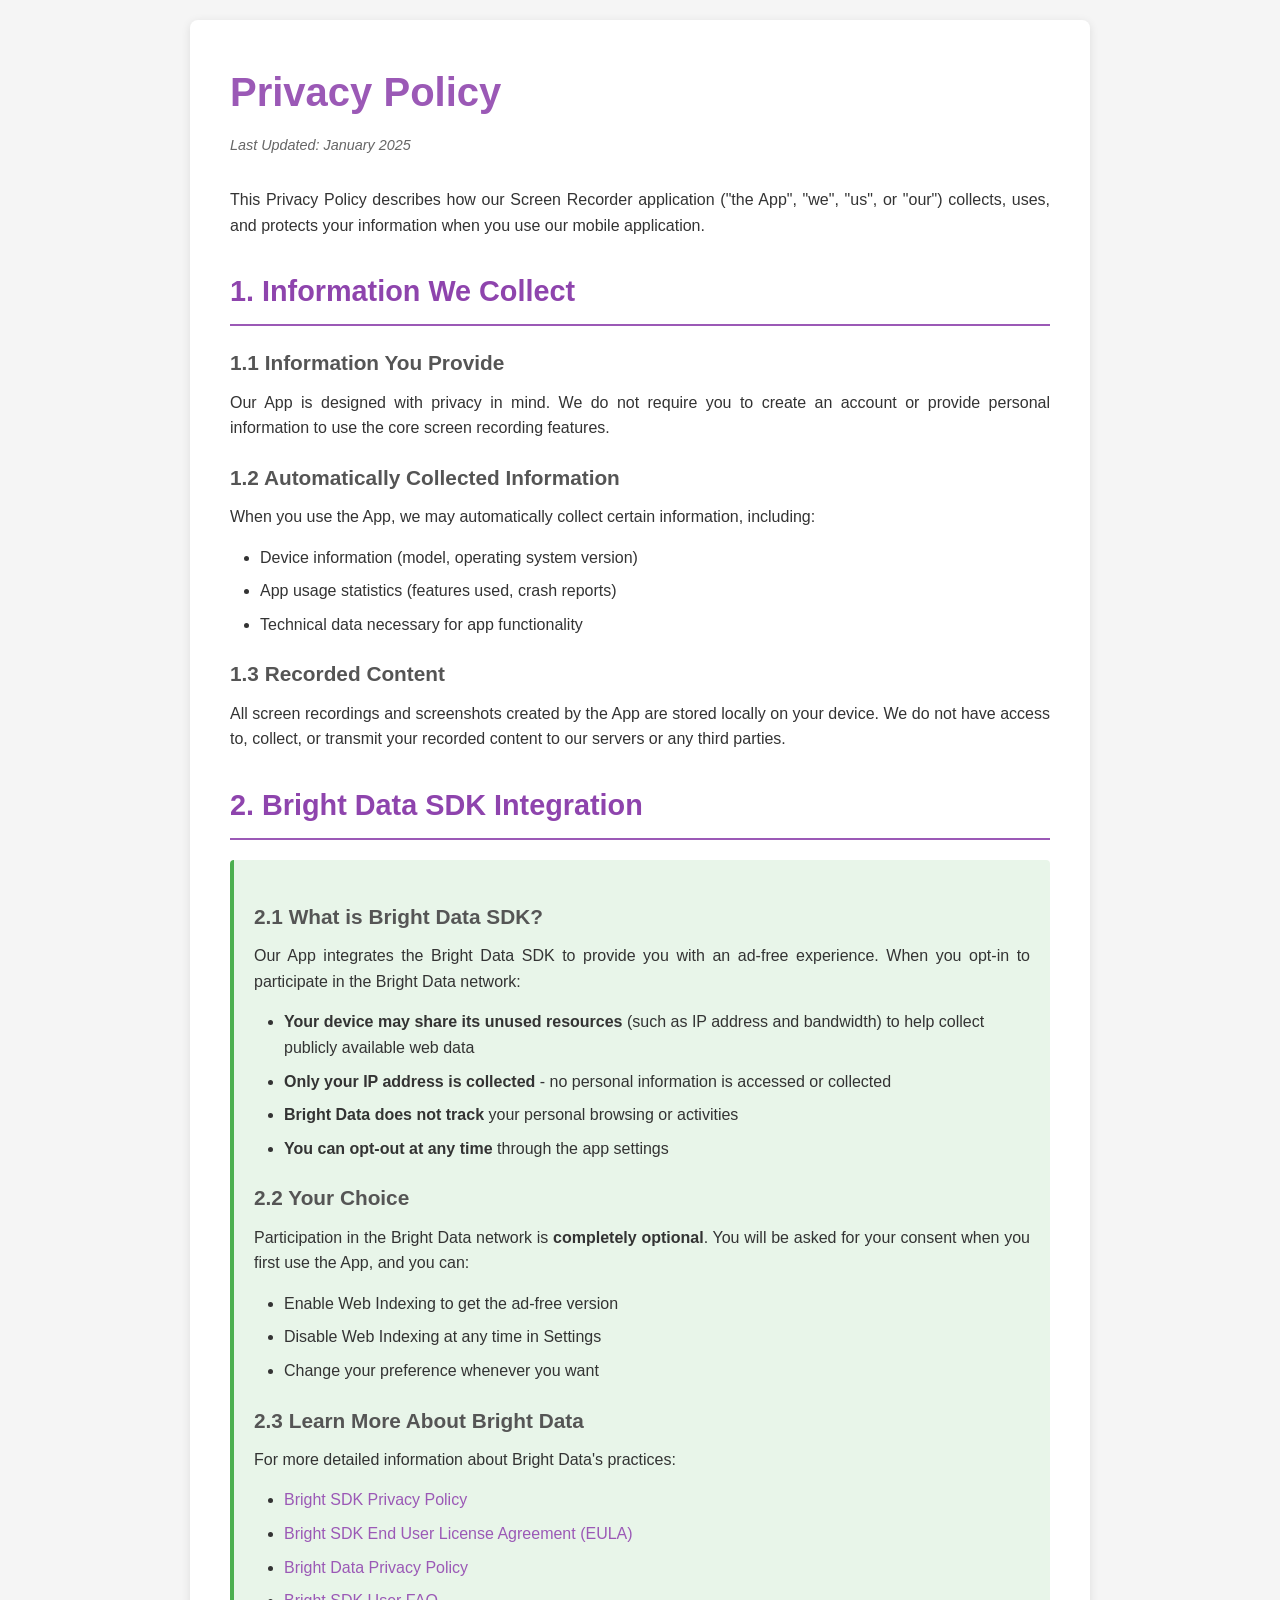
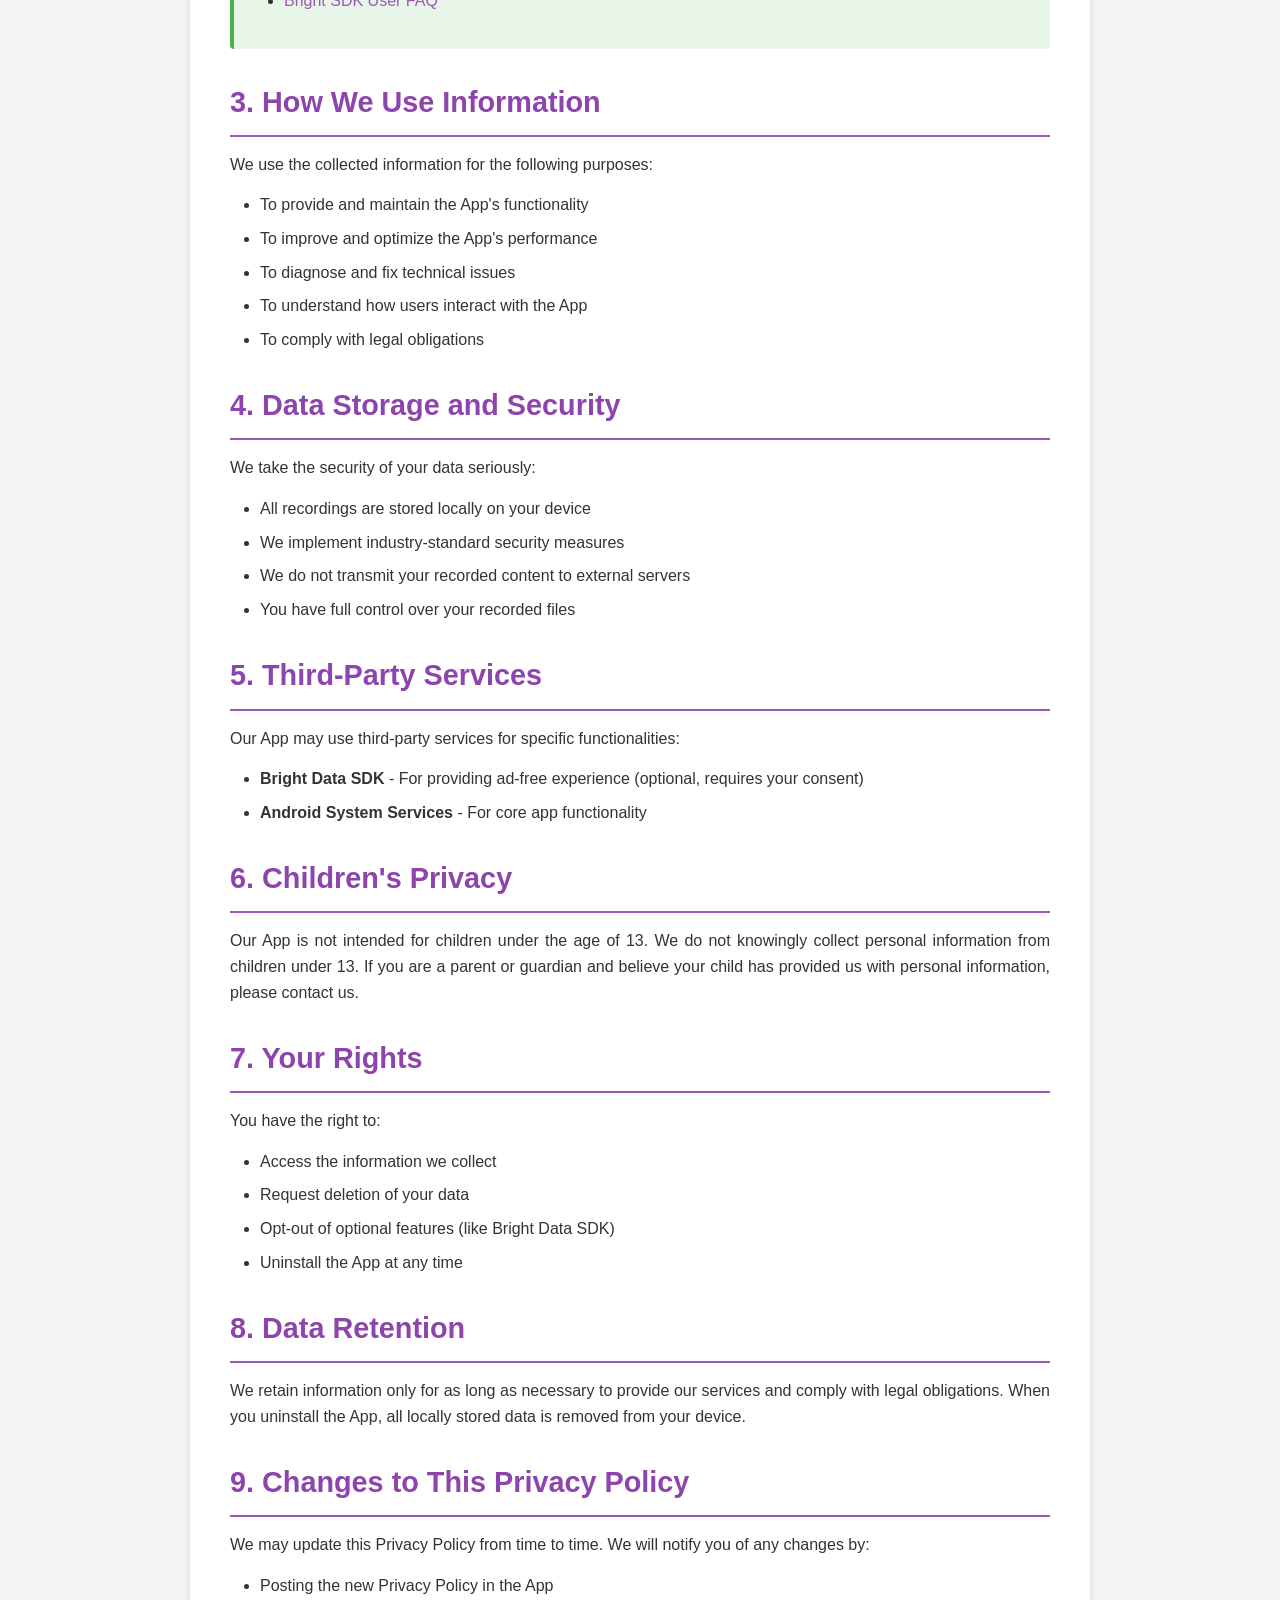
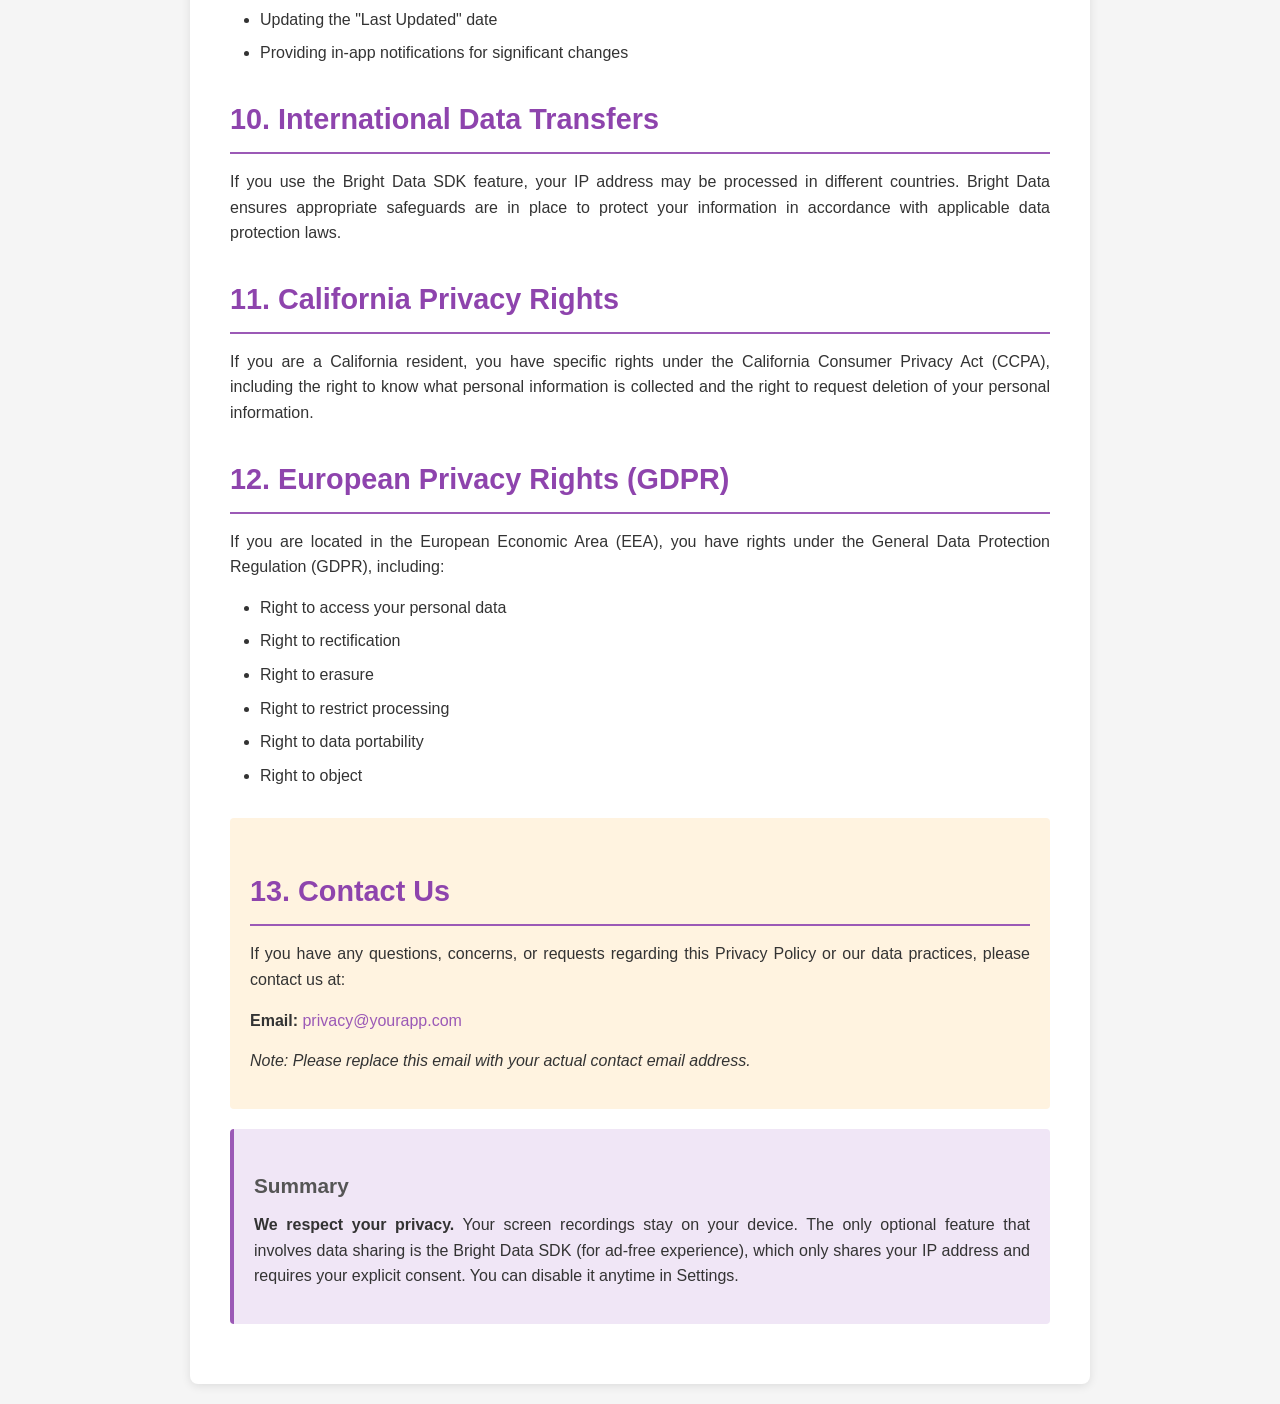
==== privacy-policy.html @ 28693e6d "Add files via upload Add privacy policy and terms of service" ====
<!DOCTYPE html>
<html lang="en">
<head>
    <meta charset="UTF-8">
    <meta name="viewport" content="width=device-width, initial-scale=1.0">
    <title>Privacy Policy - Screen Recorder App</title>
    <style>
        * {
            margin: 0;
            padding: 0;
            box-sizing: border-box;
        }
        
        body {
            font-family: -apple-system, BlinkMacSystemFont, 'Segoe UI', Roboto, 'Helvetica Neue', Arial, sans-serif;
            line-height: 1.6;
            color: #333;
            background-color: #f5f5f5;
            padding: 20px;
        }
        
        .container {
            max-width: 900px;
            margin: 0 auto;
            background-color: white;
            padding: 40px;
            border-radius: 8px;
            box-shadow: 0 2px 10px rgba(0,0,0,0.1);
        }
        
        h1 {
            color: #9B59B6;
            margin-bottom: 10px;
            font-size: 2.5em;
        }
        
        .last-updated {
            color: #666;
            font-size: 0.9em;
            margin-bottom: 30px;
            font-style: italic;
        }
        
        h2 {
            color: #8E44AD;
            margin-top: 30px;
            margin-bottom: 15px;
            font-size: 1.8em;
            border-bottom: 2px solid #9B59B6;
            padding-bottom: 10px;
        }
        
        h3 {
            color: #555;
            margin-top: 20px;
            margin-bottom: 10px;
            font-size: 1.3em;
        }
        
        p {
            margin-bottom: 15px;
            text-align: justify;
        }
        
        ul, ol {
            margin-left: 30px;
            margin-bottom: 15px;
        }
        
        li {
            margin-bottom: 8px;
        }
        
        .highlight-box {
            background-color: #f0e6f6;
            border-left: 4px solid #9B59B6;
            padding: 20px;
            margin: 20px 0;
            border-radius: 4px;
        }
        
        .bright-data-section {
            background-color: #e8f5e9;
            border-left: 4px solid #4CAF50;
            padding: 20px;
            margin: 20px 0;
            border-radius: 4px;
        }
        
        a {
            color: #9B59B6;
            text-decoration: none;
            font-weight: 500;
        }
        
        a:hover {
            text-decoration: underline;
        }
        
        .contact-info {
            background-color: #fff3e0;
            padding: 20px;
            border-radius: 4px;
            margin-top: 30px;
        }
        
        @media (max-width: 768px) {
            .container {
                padding: 20px;
            }
            
            h1 {
                font-size: 2em;
            }
            
            h2 {
                font-size: 1.5em;
            }
        }
    </style>
</head>
<body>
    <div class="container">
        <h1>Privacy Policy</h1>
        <p class="last-updated">Last Updated: January 2025</p>
        
        <p>This Privacy Policy describes how our Screen Recorder application ("the App", "we", "us", or "our") collects, uses, and protects your information when you use our mobile application.</p>
        
        <h2>1. Information We Collect</h2>
        
        <h3>1.1 Information You Provide</h3>
        <p>Our App is designed with privacy in mind. We do not require you to create an account or provide personal information to use the core screen recording features.</p>
        
        <h3>1.2 Automatically Collected Information</h3>
        <p>When you use the App, we may automatically collect certain information, including:</p>
        <ul>
            <li>Device information (model, operating system version)</li>
            <li>App usage statistics (features used, crash reports)</li>
            <li>Technical data necessary for app functionality</li>
        </ul>
        
        <h3>1.3 Recorded Content</h3>
        <p>All screen recordings and screenshots created by the App are stored locally on your device. We do not have access to, collect, or transmit your recorded content to our servers or any third parties.</p>
        
        <h2>2. Bright Data SDK Integration</h2>
        
        <div class="bright-data-section">
            <h3>2.1 What is Bright Data SDK?</h3>
            <p>Our App integrates the Bright Data SDK to provide you with an ad-free experience. When you opt-in to participate in the Bright Data network:</p>
            
            <ul>
                <li><strong>Your device may share its unused resources</strong> (such as IP address and bandwidth) to help collect publicly available web data</li>
                <li><strong>Only your IP address is collected</strong> - no personal information is accessed or collected</li>
                <li><strong>Bright Data does not track</strong> your personal browsing or activities</li>
                <li><strong>You can opt-out at any time</strong> through the app settings</li>
            </ul>
            
            <h3>2.2 Your Choice</h3>
            <p>Participation in the Bright Data network is <strong>completely optional</strong>. You will be asked for your consent when you first use the App, and you can:</p>
            <ul>
                <li>Enable Web Indexing to get the ad-free version</li>
                <li>Disable Web Indexing at any time in Settings</li>
                <li>Change your preference whenever you want</li>
            </ul>
            
            <h3>2.3 Learn More About Bright Data</h3>
            <p>For more detailed information about Bright Data's practices:</p>
            <ul>
                <li><a href="https://bright-sdk.com/privacy-policy" target="_blank">Bright SDK Privacy Policy</a></li>
                <li><a href="https://bright-sdk.com/EULA" target="_blank">Bright SDK End User License Agreement (EULA)</a></li>
                <li><a href="https://brightdata.com/legal/sdk-privacy" target="_blank">Bright Data Privacy Policy</a></li>
                <li><a href="https://bright-sdk.com/users" target="_blank">Bright SDK User FAQ</a></li>
            </ul>
        </div>
        
        <h2>3. How We Use Information</h2>
        <p>We use the collected information for the following purposes:</p>
        <ul>
            <li>To provide and maintain the App's functionality</li>
            <li>To improve and optimize the App's performance</li>
            <li>To diagnose and fix technical issues</li>
            <li>To understand how users interact with the App</li>
            <li>To comply with legal obligations</li>
        </ul>
        
        <h2>4. Data Storage and Security</h2>
        <p>We take the security of your data seriously:</p>
        <ul>
            <li>All recordings are stored locally on your device</li>
            <li>We implement industry-standard security measures</li>
            <li>We do not transmit your recorded content to external servers</li>
            <li>You have full control over your recorded files</li>
        </ul>
        
        <h2>5. Third-Party Services</h2>
        <p>Our App may use third-party services for specific functionalities:</p>
        <ul>
            <li><strong>Bright Data SDK</strong> - For providing ad-free experience (optional, requires your consent)</li>
            <li><strong>Android System Services</strong> - For core app functionality</li>
        </ul>
        
        <h2>6. Children's Privacy</h2>
        <p>Our App is not intended for children under the age of 13. We do not knowingly collect personal information from children under 13. If you are a parent or guardian and believe your child has provided us with personal information, please contact us.</p>
        
        <h2>7. Your Rights</h2>
        <p>You have the right to:</p>
        <ul>
            <li>Access the information we collect</li>
            <li>Request deletion of your data</li>
            <li>Opt-out of optional features (like Bright Data SDK)</li>
            <li>Uninstall the App at any time</li>
        </ul>
        
        <h2>8. Data Retention</h2>
        <p>We retain information only for as long as necessary to provide our services and comply with legal obligations. When you uninstall the App, all locally stored data is removed from your device.</p>
        
        <h2>9. Changes to This Privacy Policy</h2>
        <p>We may update this Privacy Policy from time to time. We will notify you of any changes by:</p>
        <ul>
            <li>Posting the new Privacy Policy in the App</li>
            <li>Updating the "Last Updated" date</li>
            <li>Providing in-app notifications for significant changes</li>
        </ul>
        
        <h2>10. International Data Transfers</h2>
        <p>If you use the Bright Data SDK feature, your IP address may be processed in different countries. Bright Data ensures appropriate safeguards are in place to protect your information in accordance with applicable data protection laws.</p>
        
        <h2>11. California Privacy Rights</h2>
        <p>If you are a California resident, you have specific rights under the California Consumer Privacy Act (CCPA), including the right to know what personal information is collected and the right to request deletion of your personal information.</p>
        
        <h2>12. European Privacy Rights (GDPR)</h2>
        <p>If you are located in the European Economic Area (EEA), you have rights under the General Data Protection Regulation (GDPR), including:</p>
        <ul>
            <li>Right to access your personal data</li>
            <li>Right to rectification</li>
            <li>Right to erasure</li>
            <li>Right to restrict processing</li>
            <li>Right to data portability</li>
            <li>Right to object</li>
        </ul>
        
        <div class="contact-info">
            <h2>13. Contact Us</h2>
            <p>If you have any questions, concerns, or requests regarding this Privacy Policy or our data practices, please contact us at:</p>
            <p><strong>Email:</strong> <a href="mailto:privacy@yourapp.com">privacy@yourapp.com</a></p>
            <p><em>Note: Please replace this email with your actual contact email address.</em></p>
        </div>
        
        <div class="highlight-box">
            <h3>Summary</h3>
            <p><strong>We respect your privacy.</strong> Your screen recordings stay on your device. The only optional feature that involves data sharing is the Bright Data SDK (for ad-free experience), which only shares your IP address and requires your explicit consent. You can disable it anytime in Settings.</p>
        </div>
    </div>
</body>
</html>
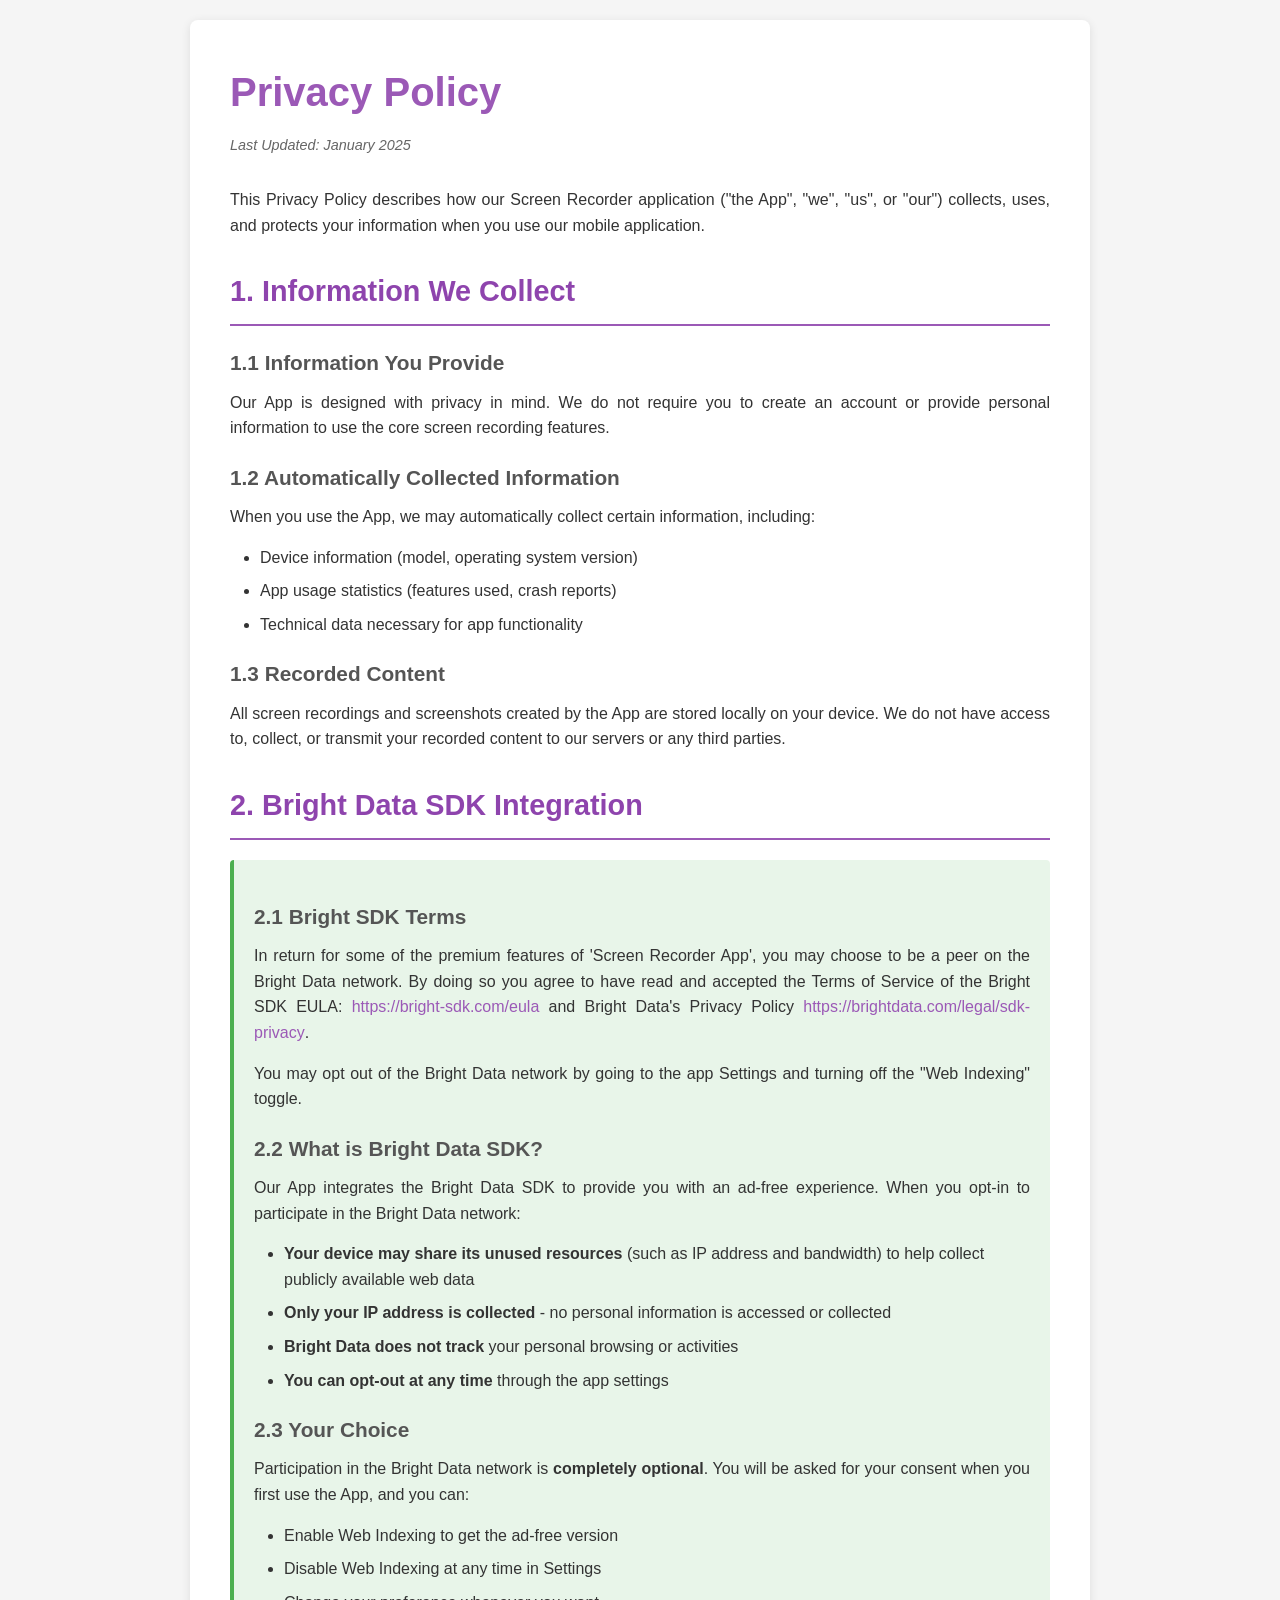
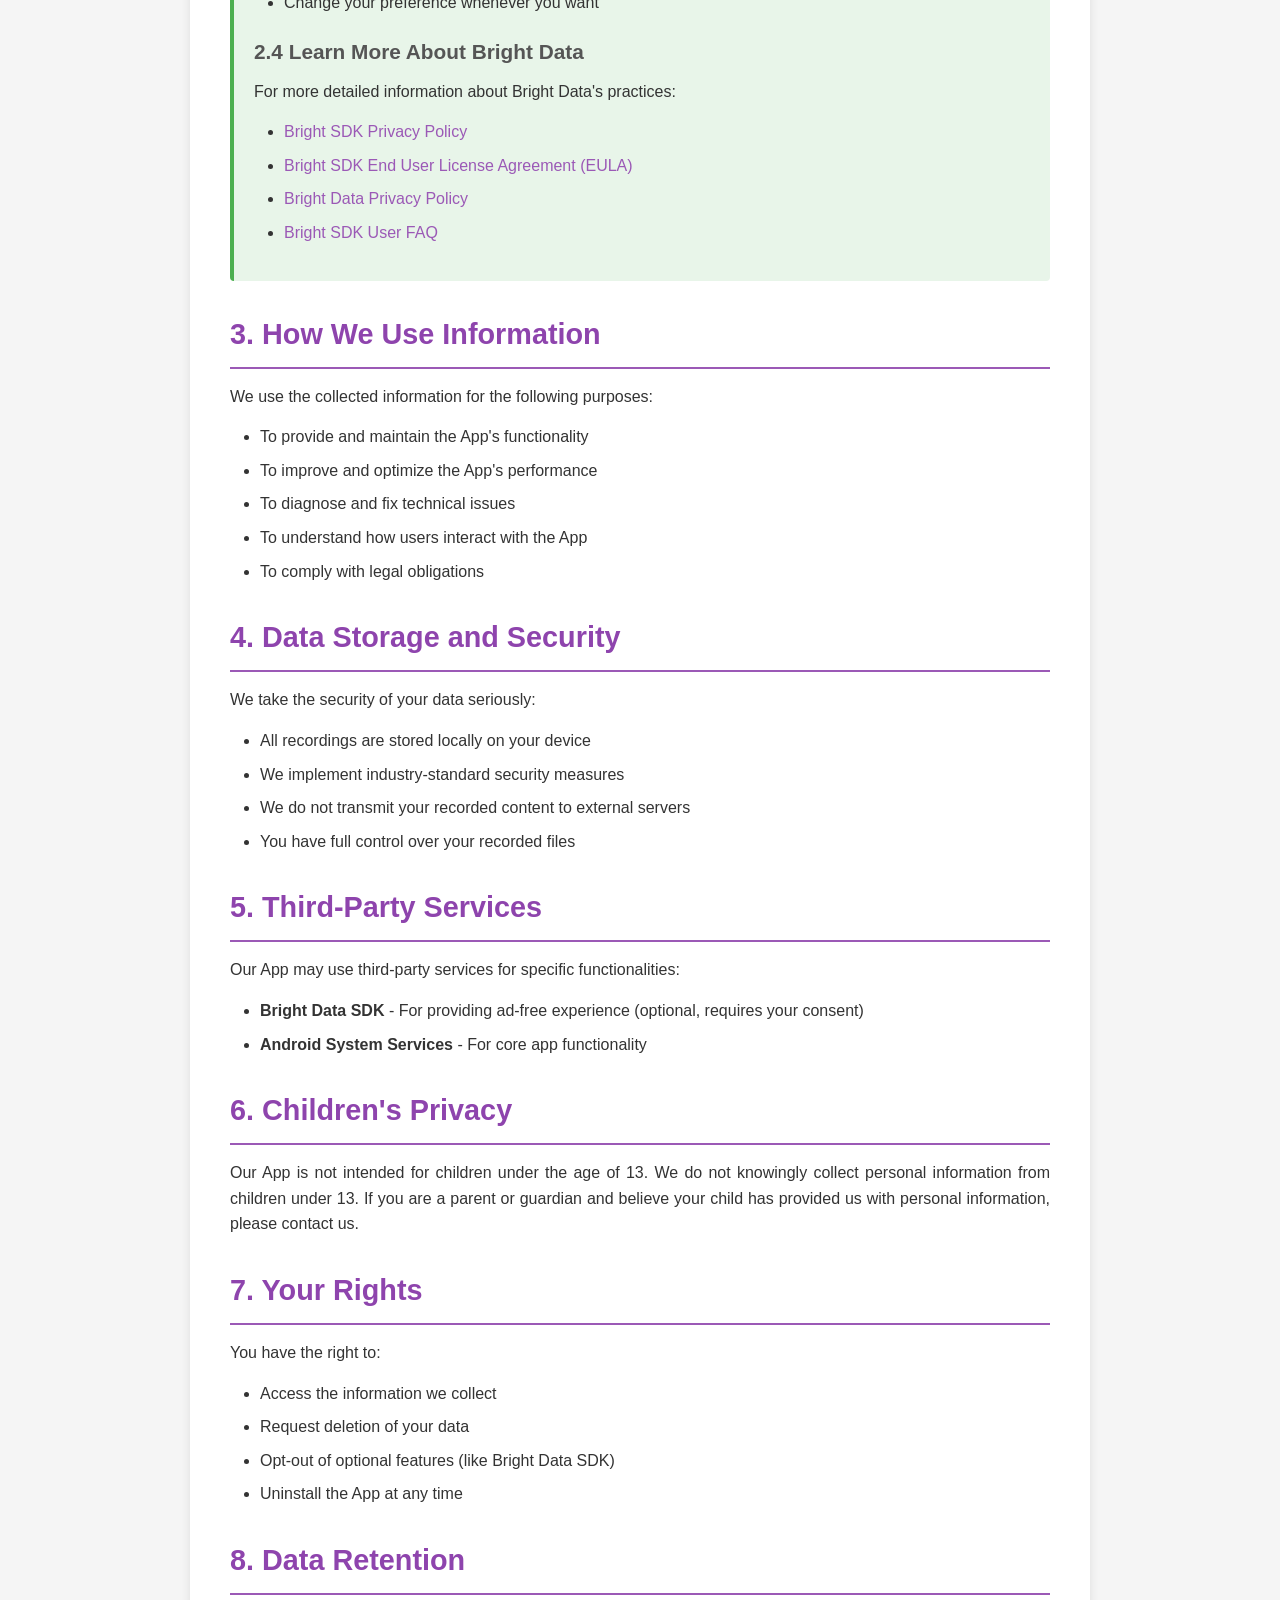
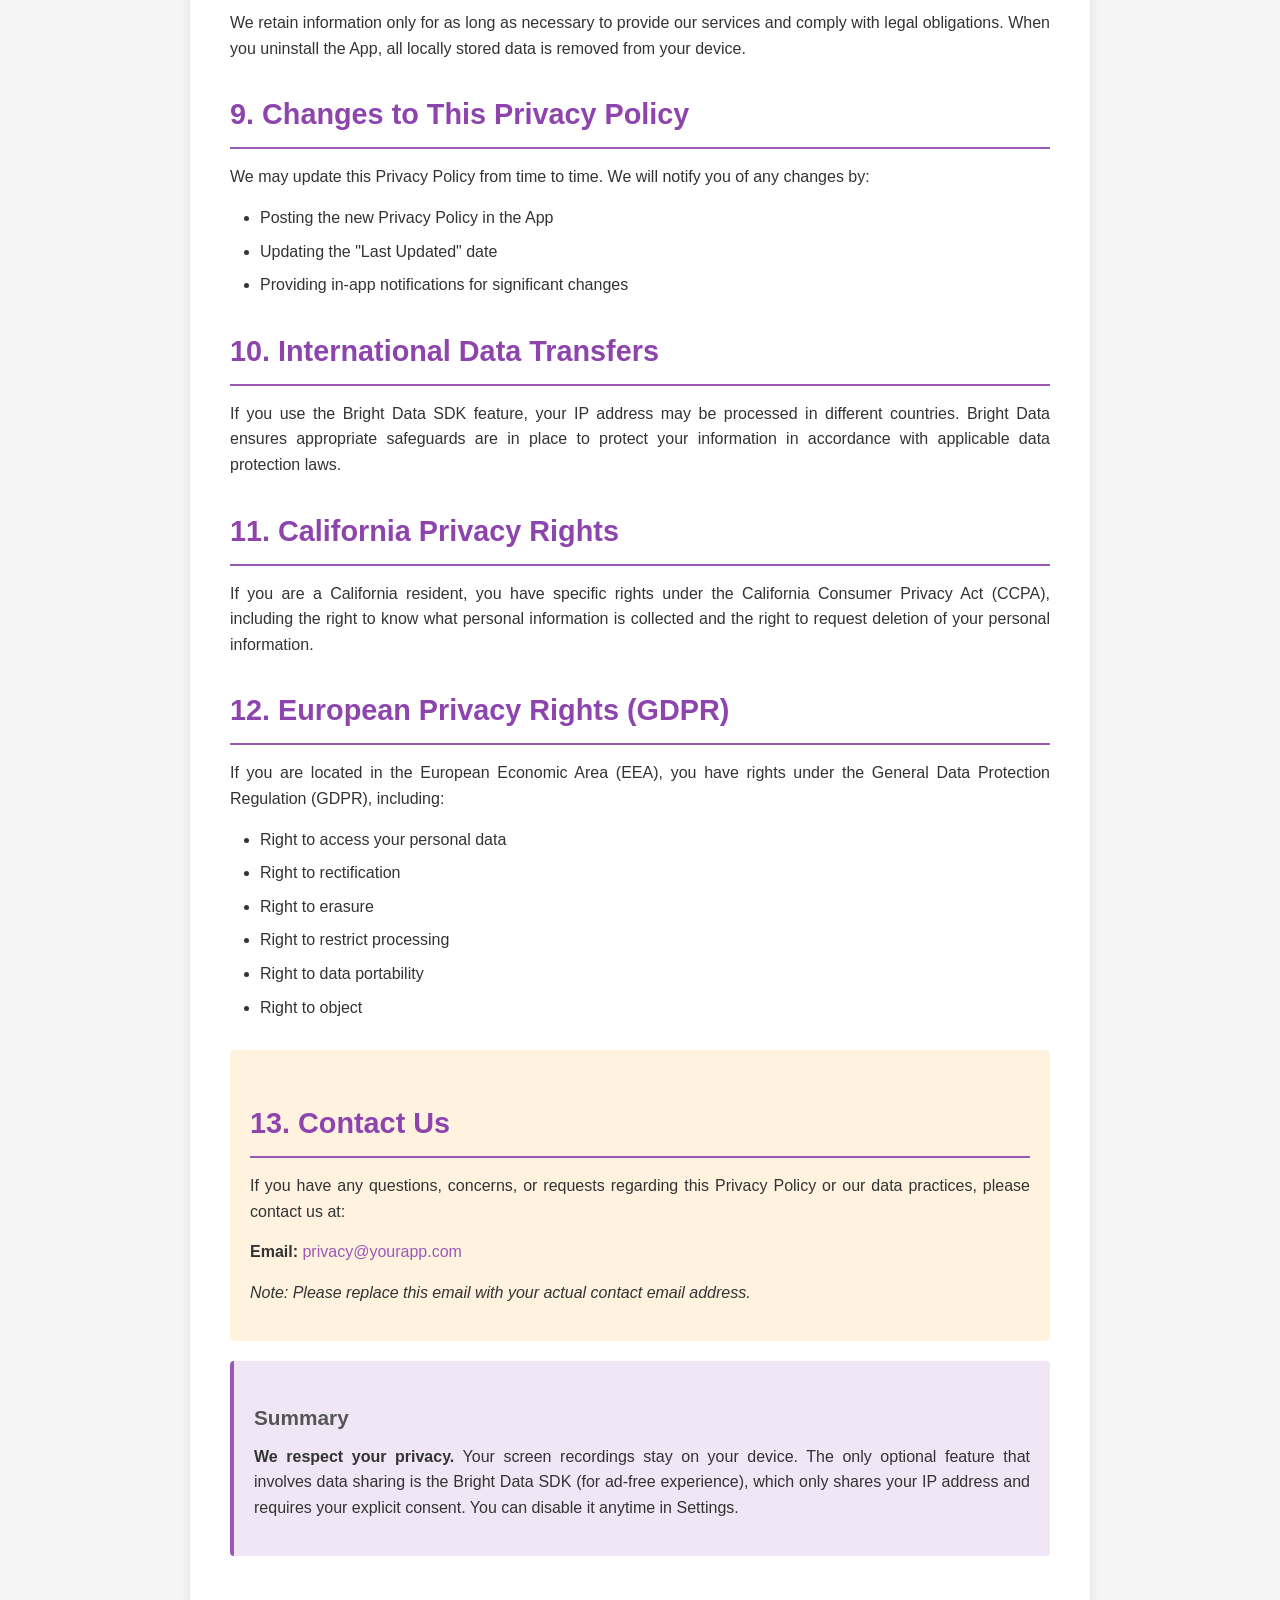
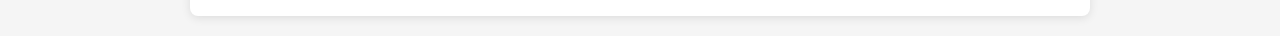
==== commit dffd8f75: "Update Bright Data SDK section in privacy policy" ====
--- a/privacy-policy.html
+++ b/privacy-policy.html
@@ -143,31 +143,36 @@
         <p>All screen recordings and screenshots created by the App are stored locally on your device. We do not have access to, collect, or transmit your recorded content to our servers or any third parties.</p>
         
         <h2>2. Bright Data SDK Integration</h2>
-        
+
         <div class="bright-data-section">
-            <h3>2.1 What is Bright Data SDK?</h3>
+            <h3>2.1 Bright SDK Terms</h3>
+            <p>In return for some of the premium features of 'Screen Recorder App', you may choose to be a peer on the Bright Data network. By doing so you agree to have read and accepted the Terms of Service of the Bright SDK EULA: <a href="https://bright-sdk.com/eula" target="_blank">https://bright-sdk.com/eula</a> and Bright Data's Privacy Policy <a href="https://brightdata.com/legal/sdk-privacy" target="_blank">https://brightdata.com/legal/sdk-privacy</a>.</p>
+
+            <p>You may opt out of the Bright Data network by going to the app Settings and turning off the "Web Indexing" toggle.</p>
+
+            <h3>2.2 What is Bright Data SDK?</h3>
             <p>Our App integrates the Bright Data SDK to provide you with an ad-free experience. When you opt-in to participate in the Bright Data network:</p>
-            
+
             <ul>
                 <li><strong>Your device may share its unused resources</strong> (such as IP address and bandwidth) to help collect publicly available web data</li>
                 <li><strong>Only your IP address is collected</strong> - no personal information is accessed or collected</li>
                 <li><strong>Bright Data does not track</strong> your personal browsing or activities</li>
                 <li><strong>You can opt-out at any time</strong> through the app settings</li>
             </ul>
-            
-            <h3>2.2 Your Choice</h3>
+
+            <h3>2.3 Your Choice</h3>
             <p>Participation in the Bright Data network is <strong>completely optional</strong>. You will be asked for your consent when you first use the App, and you can:</p>
             <ul>
                 <li>Enable Web Indexing to get the ad-free version</li>
                 <li>Disable Web Indexing at any time in Settings</li>
                 <li>Change your preference whenever you want</li>
             </ul>
-            
-            <h3>2.3 Learn More About Bright Data</h3>
+
+            <h3>2.4 Learn More About Bright Data</h3>
             <p>For more detailed information about Bright Data's practices:</p>
             <ul>
                 <li><a href="https://bright-sdk.com/privacy-policy" target="_blank">Bright SDK Privacy Policy</a></li>
-                <li><a href="https://bright-sdk.com/EULA" target="_blank">Bright SDK End User License Agreement (EULA)</a></li>
+                <li><a href="https://bright-sdk.com/eula" target="_blank">Bright SDK End User License Agreement (EULA)</a></li>
                 <li><a href="https://brightdata.com/legal/sdk-privacy" target="_blank">Bright Data Privacy Policy</a></li>
                 <li><a href="https://bright-sdk.com/users" target="_blank">Bright SDK User FAQ</a></li>
             </ul>
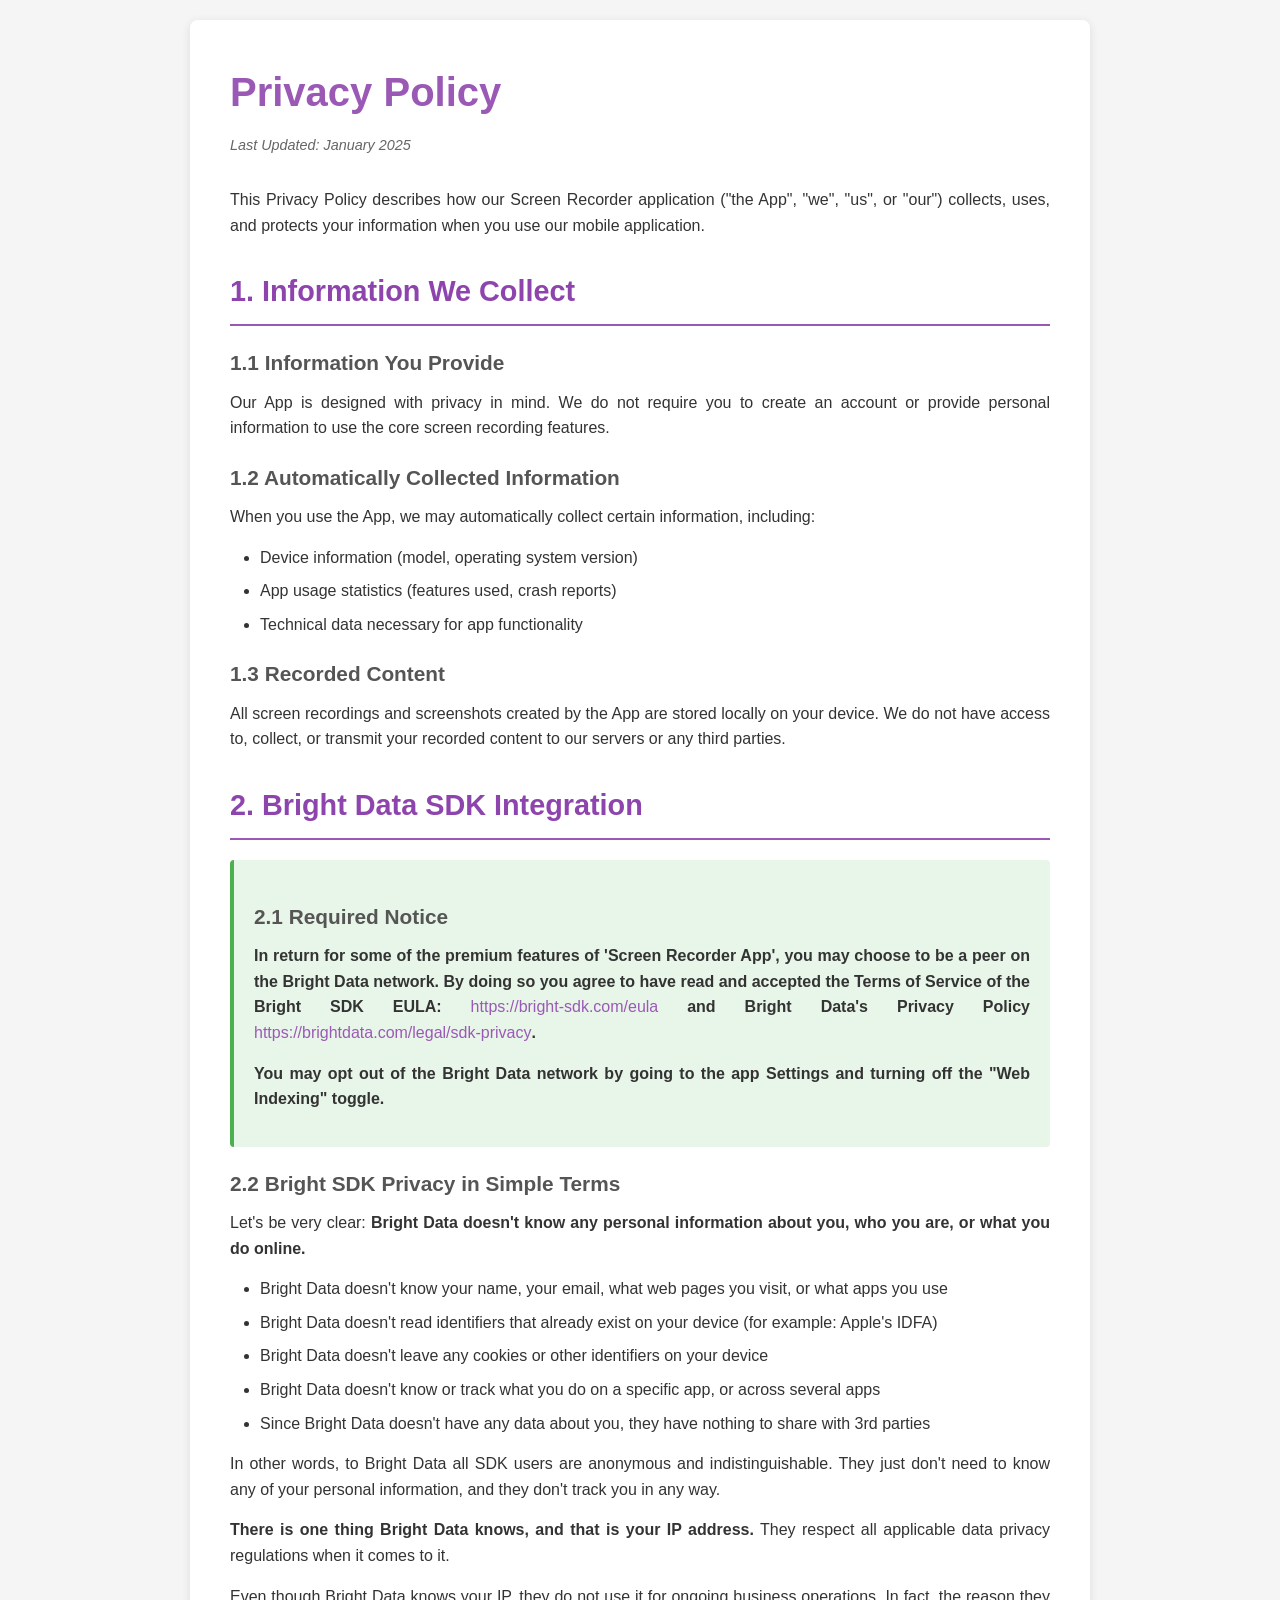
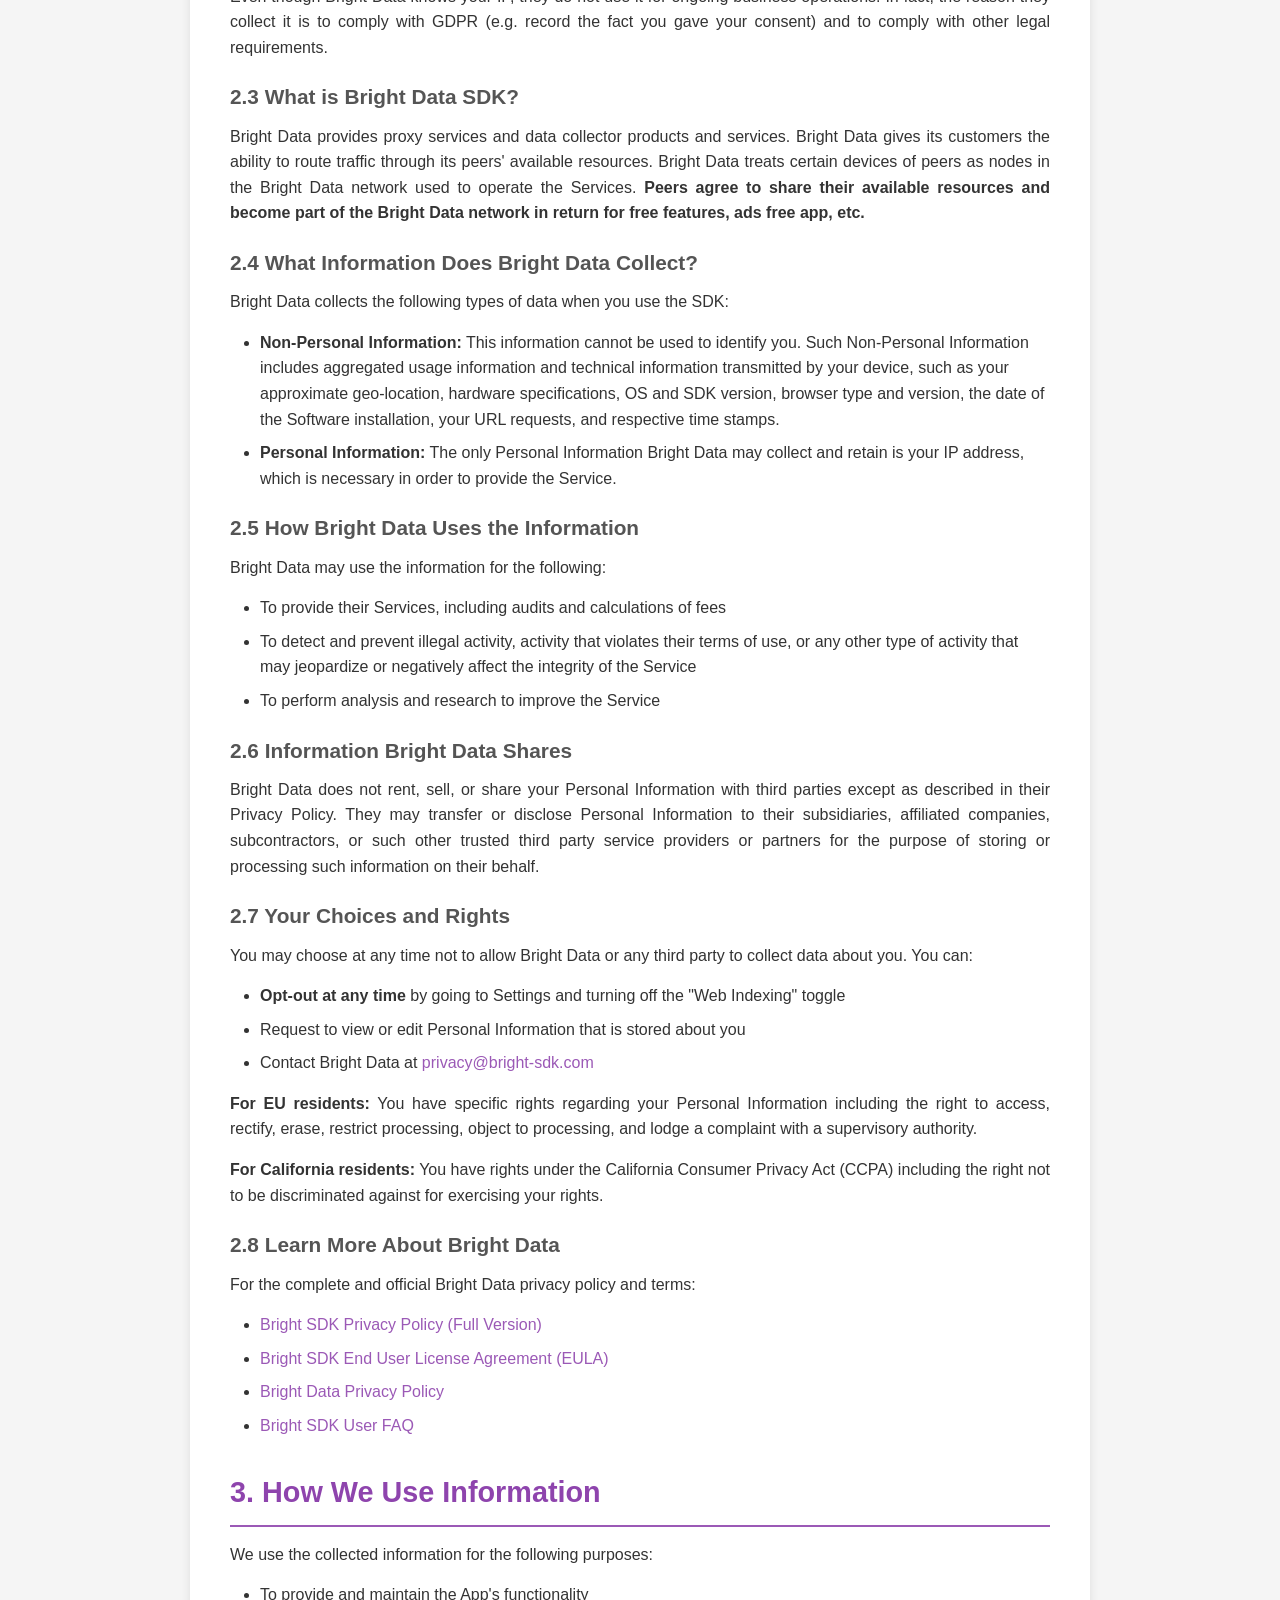
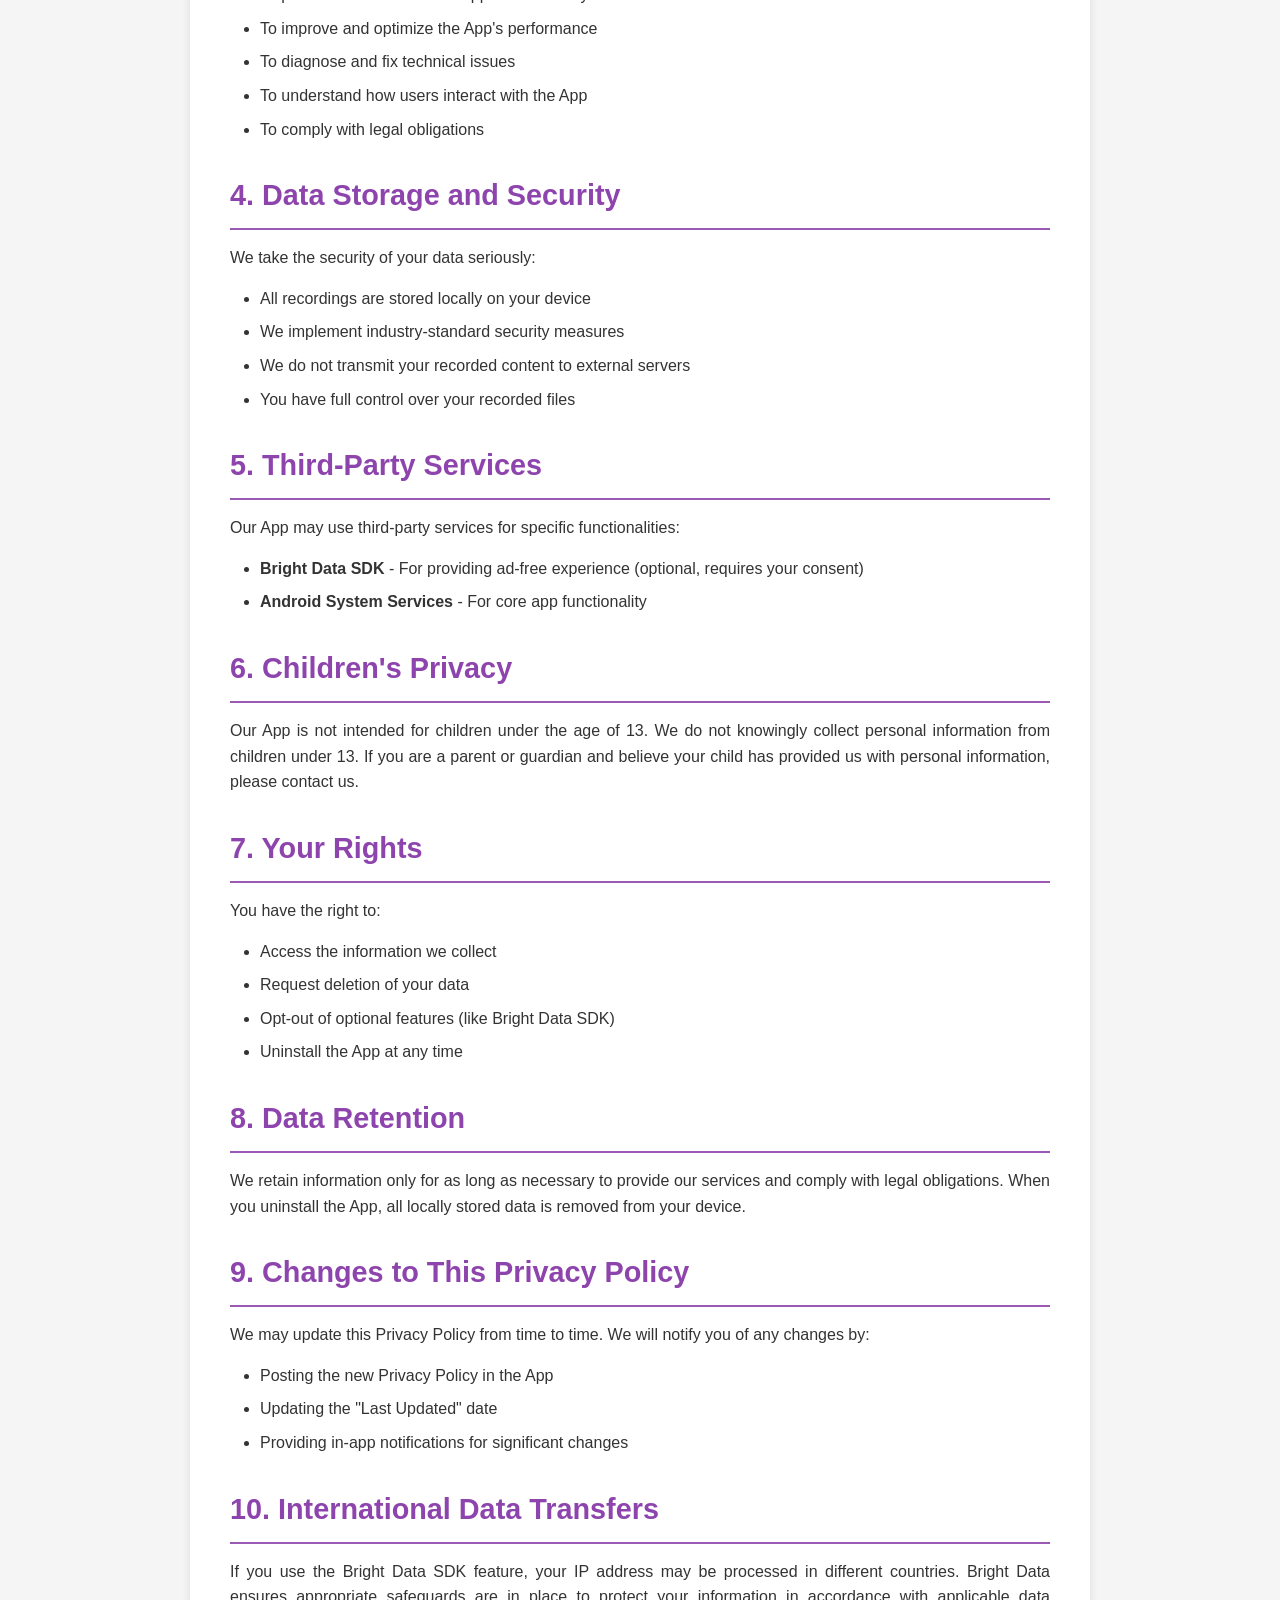
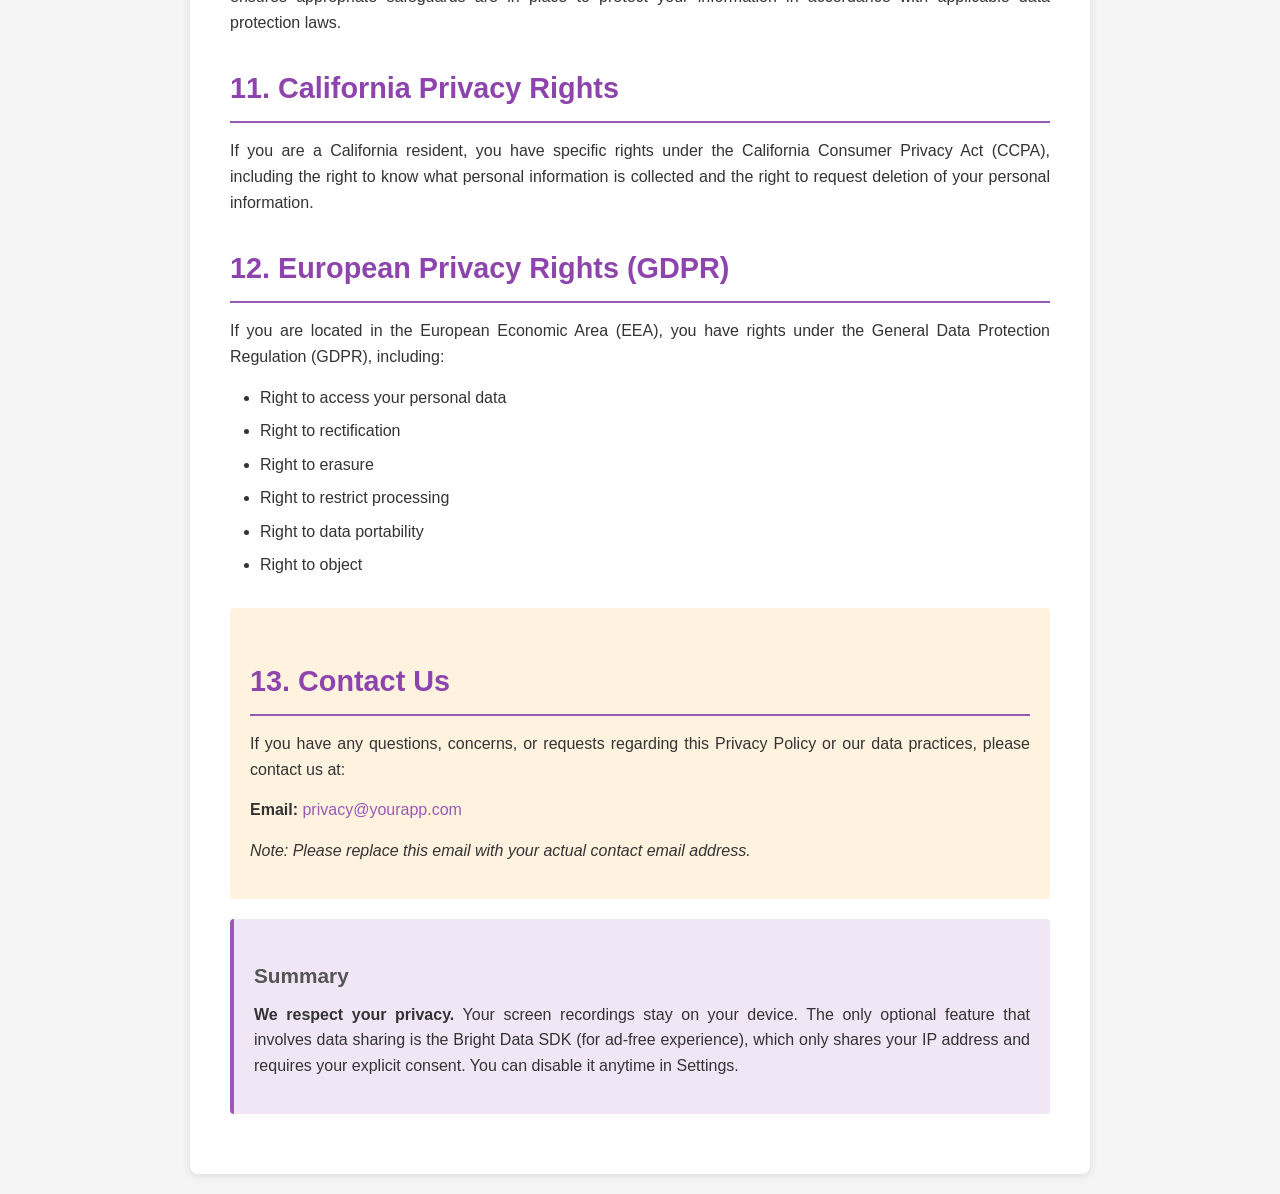
==== commit 48bfd7f6: "Revise Bright Data SDK terms and user rights Updated the Bright Data SDK section in the privacy poli" ====
--- a/privacy-policy.html
+++ b/privacy-policy.html
@@ -145,38 +145,71 @@
         <h2>2. Bright Data SDK Integration</h2>
 
         <div class="bright-data-section">
-            <h3>2.1 Bright SDK Terms</h3>
-            <p>In return for some of the premium features of 'Screen Recorder App', you may choose to be a peer on the Bright Data network. By doing so you agree to have read and accepted the Terms of Service of the Bright SDK EULA: <a href="https://bright-sdk.com/eula" target="_blank">https://bright-sdk.com/eula</a> and Bright Data's Privacy Policy <a href="https://brightdata.com/legal/sdk-privacy" target="_blank">https://brightdata.com/legal/sdk-privacy</a>.</p>
-
-            <p>You may opt out of the Bright Data network by going to the app Settings and turning off the "Web Indexing" toggle.</p>
-
-            <h3>2.2 What is Bright Data SDK?</h3>
-            <p>Our App integrates the Bright Data SDK to provide you with an ad-free experience. When you opt-in to participate in the Bright Data network:</p>
-
-            <ul>
-                <li><strong>Your device may share its unused resources</strong> (such as IP address and bandwidth) to help collect publicly available web data</li>
-                <li><strong>Only your IP address is collected</strong> - no personal information is accessed or collected</li>
-                <li><strong>Bright Data does not track</strong> your personal browsing or activities</li>
-                <li><strong>You can opt-out at any time</strong> through the app settings</li>
-            </ul>
-
-            <h3>2.3 Your Choice</h3>
-            <p>Participation in the Bright Data network is <strong>completely optional</strong>. You will be asked for your consent when you first use the App, and you can:</p>
-            <ul>
-                <li>Enable Web Indexing to get the ad-free version</li>
-                <li>Disable Web Indexing at any time in Settings</li>
-                <li>Change your preference whenever you want</li>
-            </ul>
-
-            <h3>2.4 Learn More About Bright Data</h3>
-            <p>For more detailed information about Bright Data's practices:</p>
-            <ul>
-                <li><a href="https://bright-sdk.com/privacy-policy" target="_blank">Bright SDK Privacy Policy</a></li>
-                <li><a href="https://bright-sdk.com/eula" target="_blank">Bright SDK End User License Agreement (EULA)</a></li>
-                <li><a href="https://brightdata.com/legal/sdk-privacy" target="_blank">Bright Data Privacy Policy</a></li>
-                <li><a href="https://bright-sdk.com/users" target="_blank">Bright SDK User FAQ</a></li>
-            </ul>
+            <h3>2.1 Required Notice</h3>
+            <p><strong>In return for some of the premium features of 'Screen Recorder App', you may choose to be a peer on the Bright Data network. By doing so you agree to have read and accepted the Terms of Service of the Bright SDK EULA: <a href="https://bright-sdk.com/eula" target="_blank">https://bright-sdk.com/eula</a> and Bright Data's Privacy Policy <a href="https://brightdata.com/legal/sdk-privacy" target="_blank">https://brightdata.com/legal/sdk-privacy</a>.</strong></p>
+
+            <p><strong>You may opt out of the Bright Data network by going to the app Settings and turning off the "Web Indexing" toggle.</strong></p>
         </div>
+
+        <h3>2.2 Bright SDK Privacy in Simple Terms</h3>
+        <p>Let's be very clear: <strong>Bright Data doesn't know any personal information about you, who you are, or what you do online.</strong></p>
+
+        <ul>
+            <li>Bright Data doesn't know your name, your email, what web pages you visit, or what apps you use</li>
+            <li>Bright Data doesn't read identifiers that already exist on your device (for example: Apple's IDFA)</li>
+            <li>Bright Data doesn't leave any cookies or other identifiers on your device</li>
+            <li>Bright Data doesn't know or track what you do on a specific app, or across several apps</li>
+            <li>Since Bright Data doesn't have any data about you, they have nothing to share with 3rd parties</li>
+        </ul>
+
+        <p>In other words, to Bright Data all SDK users are anonymous and indistinguishable. They just don't need to know any of your personal information, and they don't track you in any way.</p>
+
+        <p><strong>There is one thing Bright Data knows, and that is your IP address.</strong> They respect all applicable data privacy regulations when it comes to it.</p>
+
+        <p>Even though Bright Data knows your IP, they do not use it for ongoing business operations. In fact, the reason they collect it is to comply with GDPR (e.g. record the fact you gave your consent) and to comply with other legal requirements.</p>
+
+        <h3>2.3 What is Bright Data SDK?</h3>
+        <p>Bright Data provides proxy services and data collector products and services. Bright Data gives its customers the ability to route traffic through its peers' available resources. Bright Data treats certain devices of peers as nodes in the Bright Data network used to operate the Services. <strong>Peers agree to share their available resources and become part of the Bright Data network in return for free features, ads free app, etc.</strong></p>
+
+        <h3>2.4 What Information Does Bright Data Collect?</h3>
+        <p>Bright Data collects the following types of data when you use the SDK:</p>
+
+        <ul>
+            <li><strong>Non-Personal Information:</strong> This information cannot be used to identify you. Such Non-Personal Information includes aggregated usage information and technical information transmitted by your device, such as your approximate geo-location, hardware specifications, OS and SDK version, browser type and version, the date of the Software installation, your URL requests, and respective time stamps.</li>
+            <li><strong>Personal Information:</strong> The only Personal Information Bright Data may collect and retain is your IP address, which is necessary in order to provide the Service.</li>
+        </ul>
+
+        <h3>2.5 How Bright Data Uses the Information</h3>
+        <p>Bright Data may use the information for the following:</p>
+        <ul>
+            <li>To provide their Services, including audits and calculations of fees</li>
+            <li>To detect and prevent illegal activity, activity that violates their terms of use, or any other type of activity that may jeopardize or negatively affect the integrity of the Service</li>
+            <li>To perform analysis and research to improve the Service</li>
+        </ul>
+
+        <h3>2.6 Information Bright Data Shares</h3>
+        <p>Bright Data does not rent, sell, or share your Personal Information with third parties except as described in their Privacy Policy. They may transfer or disclose Personal Information to their subsidiaries, affiliated companies, subcontractors, or such other trusted third party service providers or partners for the purpose of storing or processing such information on their behalf.</p>
+
+        <h3>2.7 Your Choices and Rights</h3>
+        <p>You may choose at any time not to allow Bright Data or any third party to collect data about you. You can:</p>
+        <ul>
+            <li><strong>Opt-out at any time</strong> by going to Settings and turning off the "Web Indexing" toggle</li>
+            <li>Request to view or edit Personal Information that is stored about you</li>
+            <li>Contact Bright Data at <a href="mailto:privacy@bright-sdk.com">privacy@bright-sdk.com</a></li>
+        </ul>
+
+        <p><strong>For EU residents:</strong> You have specific rights regarding your Personal Information including the right to access, rectify, erase, restrict processing, object to processing, and lodge a complaint with a supervisory authority.</p>
+
+        <p><strong>For California residents:</strong> You have rights under the California Consumer Privacy Act (CCPA) including the right not to be discriminated against for exercising your rights.</p>
+
+        <h3>2.8 Learn More About Bright Data</h3>
+        <p>For the complete and official Bright Data privacy policy and terms:</p>
+        <ul>
+            <li><a href="https://bright-sdk.com/privacy-policy" target="_blank">Bright SDK Privacy Policy (Full Version)</a></li>
+            <li><a href="https://bright-sdk.com/eula" target="_blank">Bright SDK End User License Agreement (EULA)</a></li>
+            <li><a href="https://brightdata.com/legal/sdk-privacy" target="_blank">Bright Data Privacy Policy</a></li>
+            <li><a href="https://bright-sdk.com/users" target="_blank">Bright SDK User FAQ</a></li>
+        </ul>
         
         <h2>3. How We Use Information</h2>
         <p>We use the collected information for the following purposes:</p>
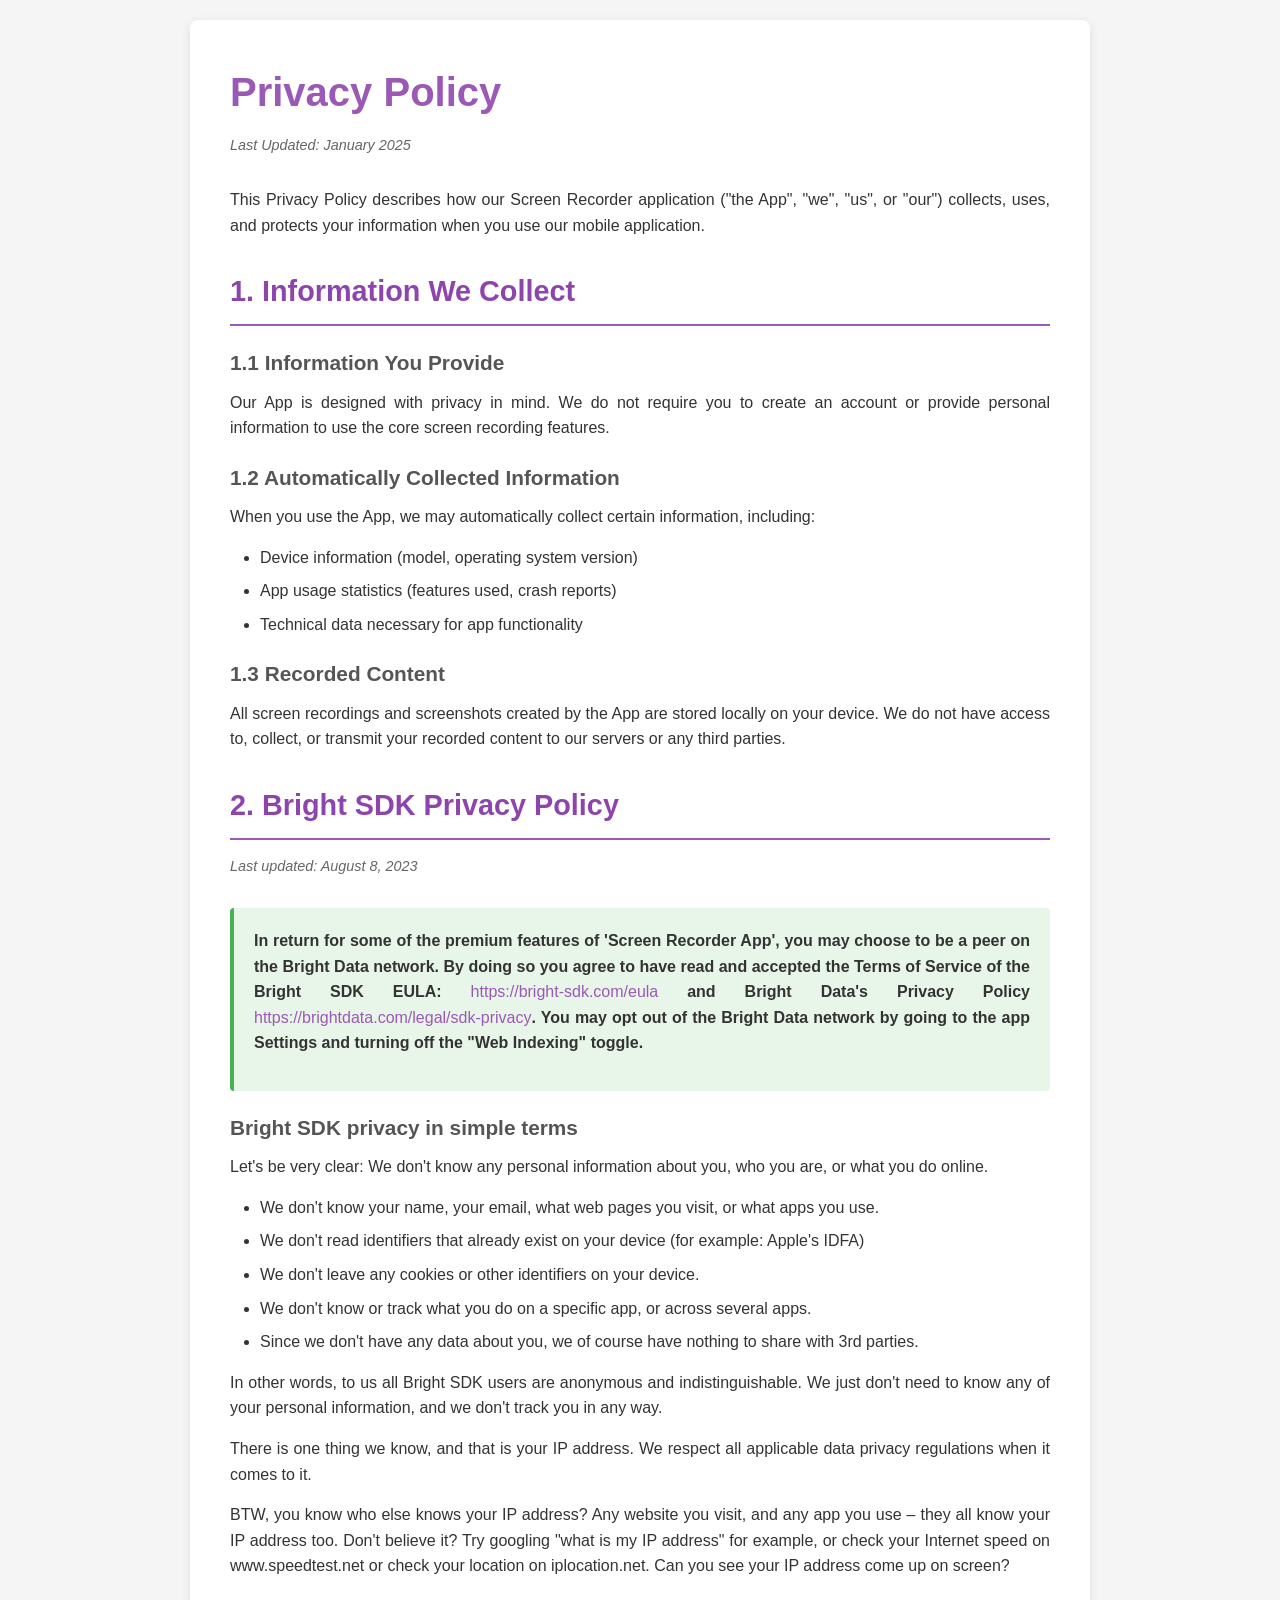
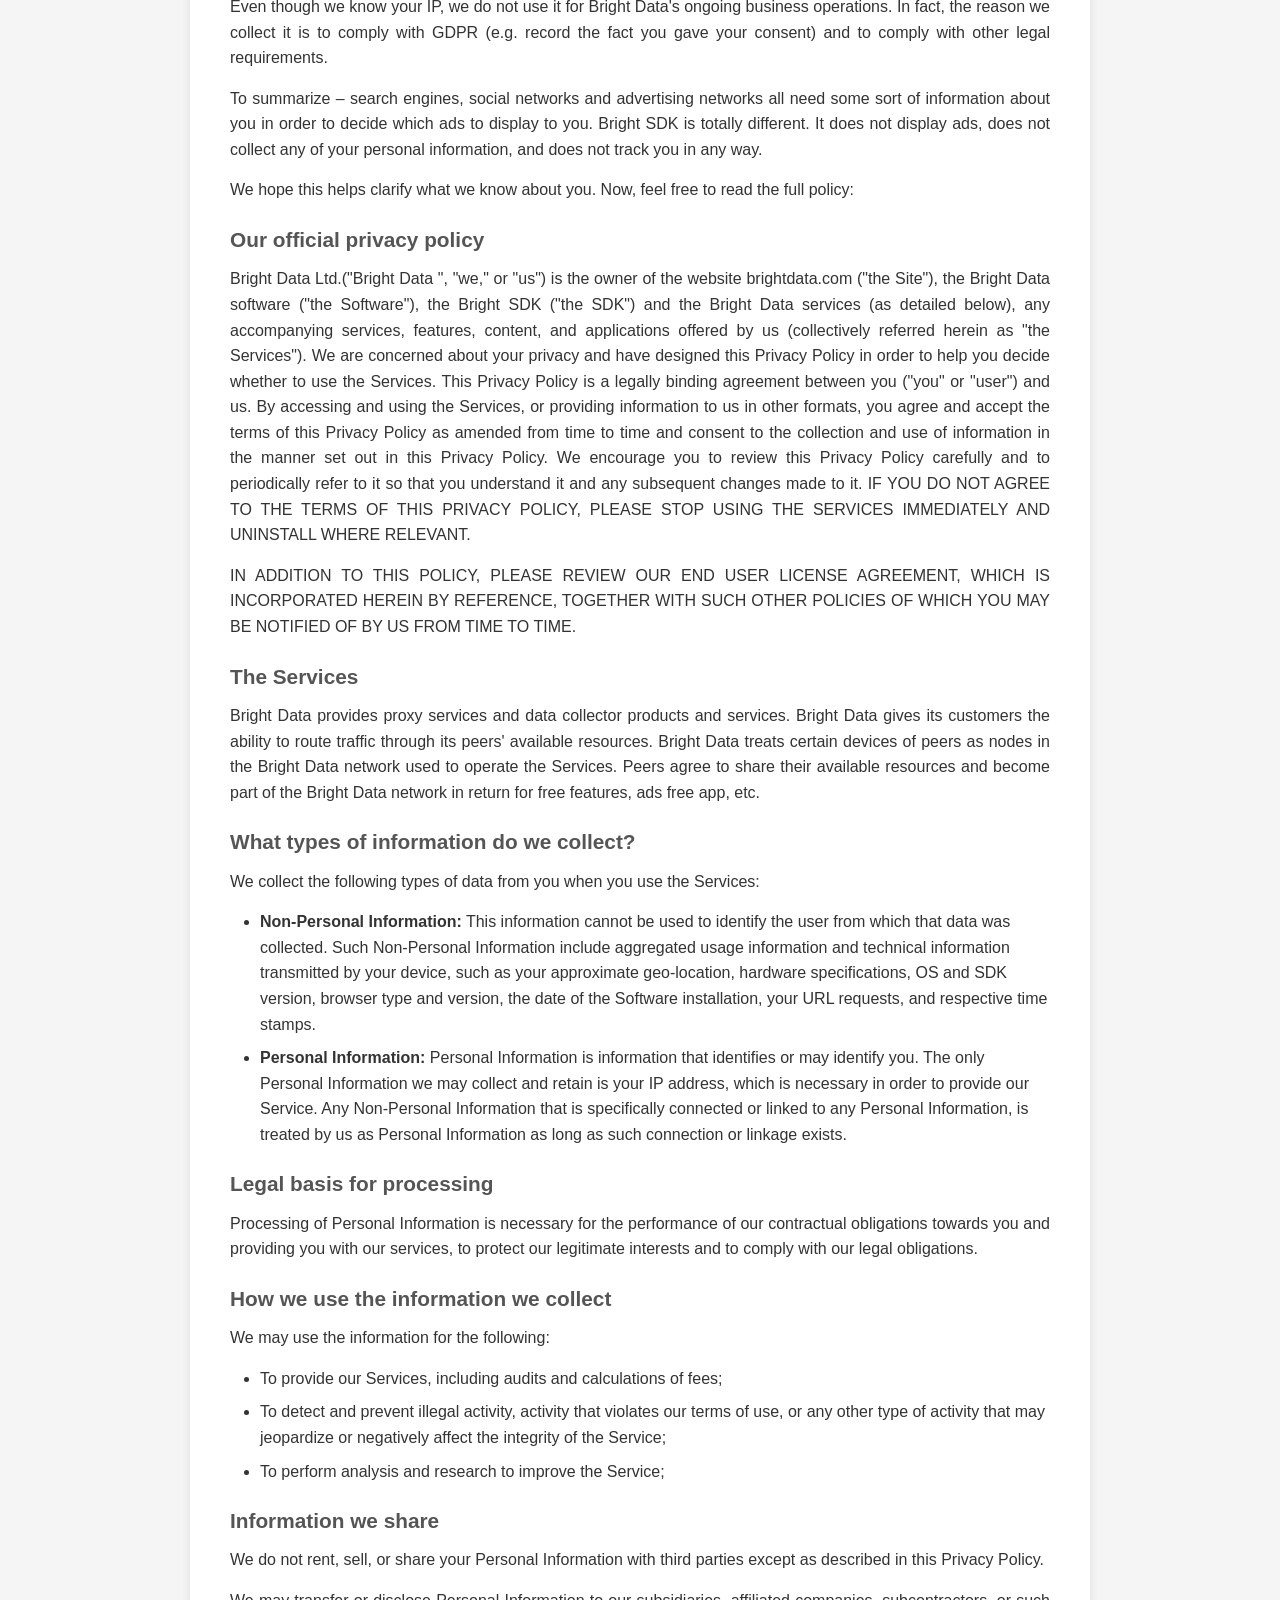
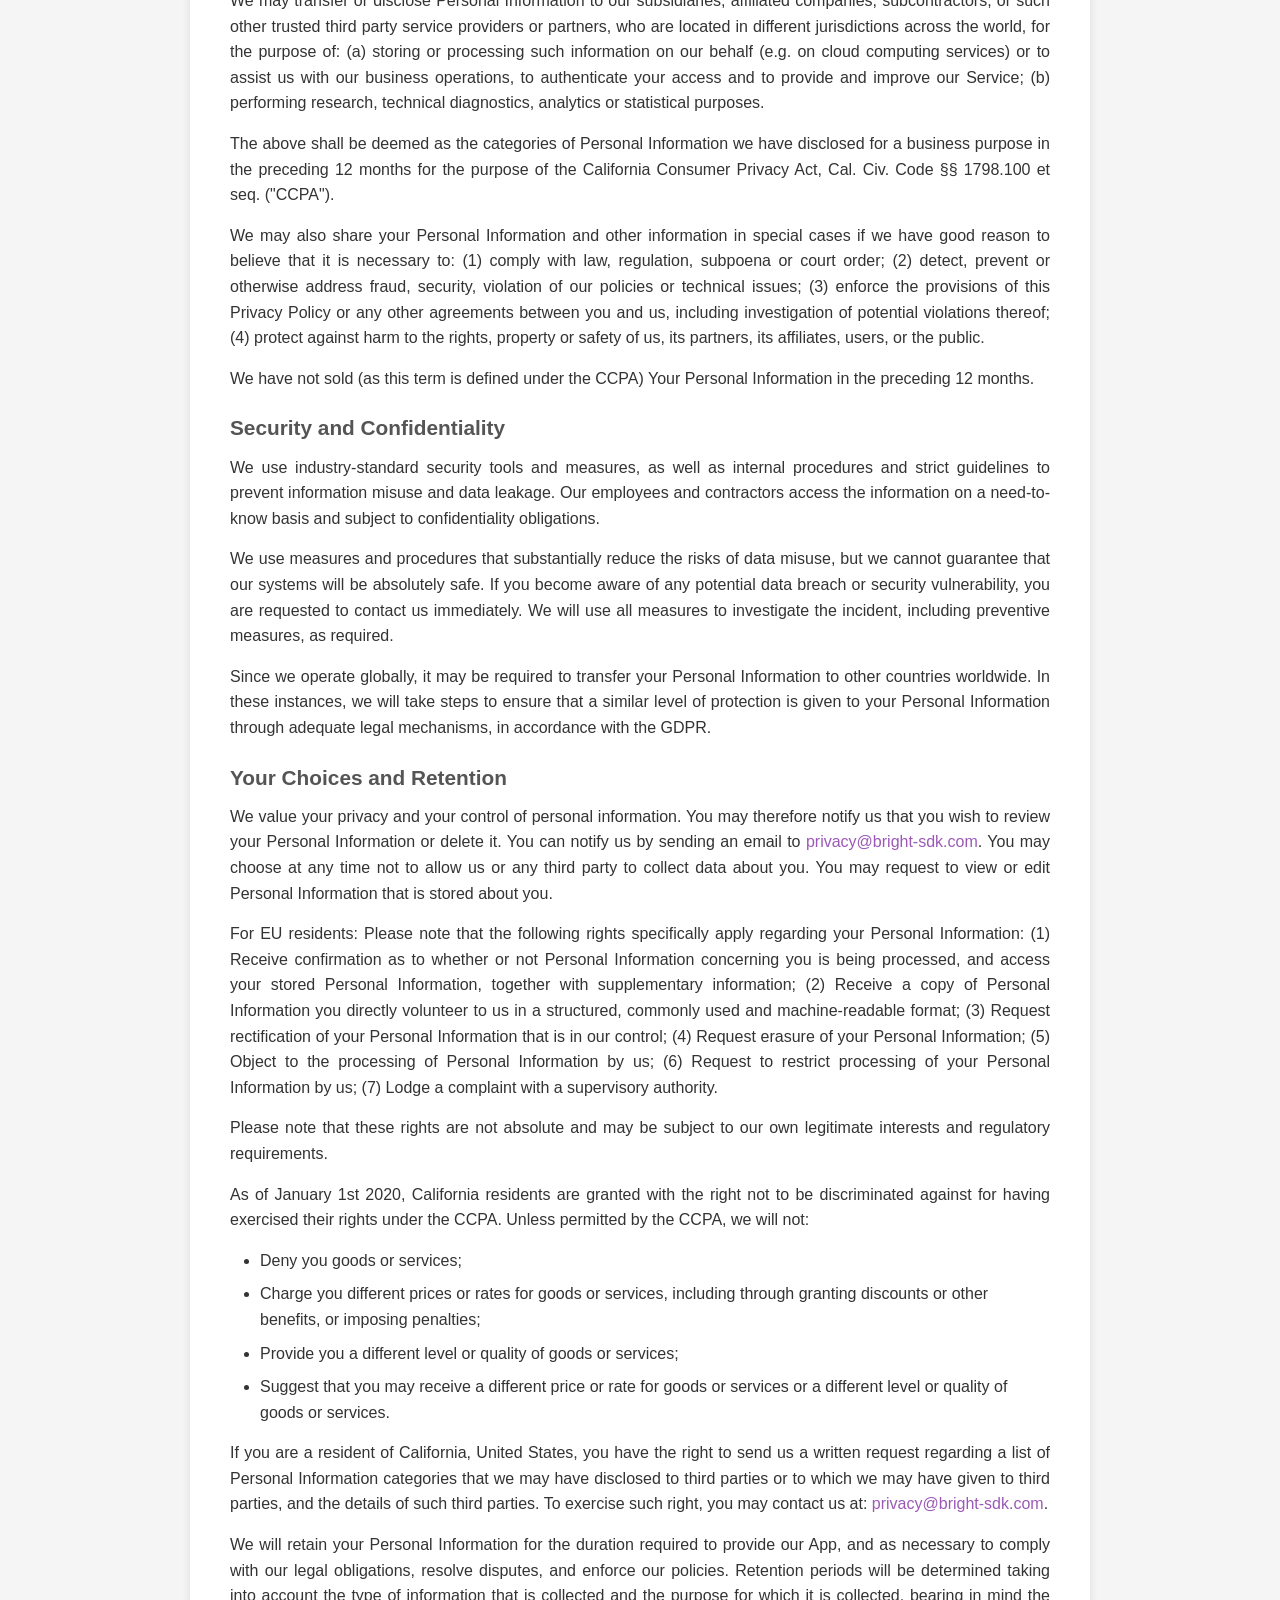
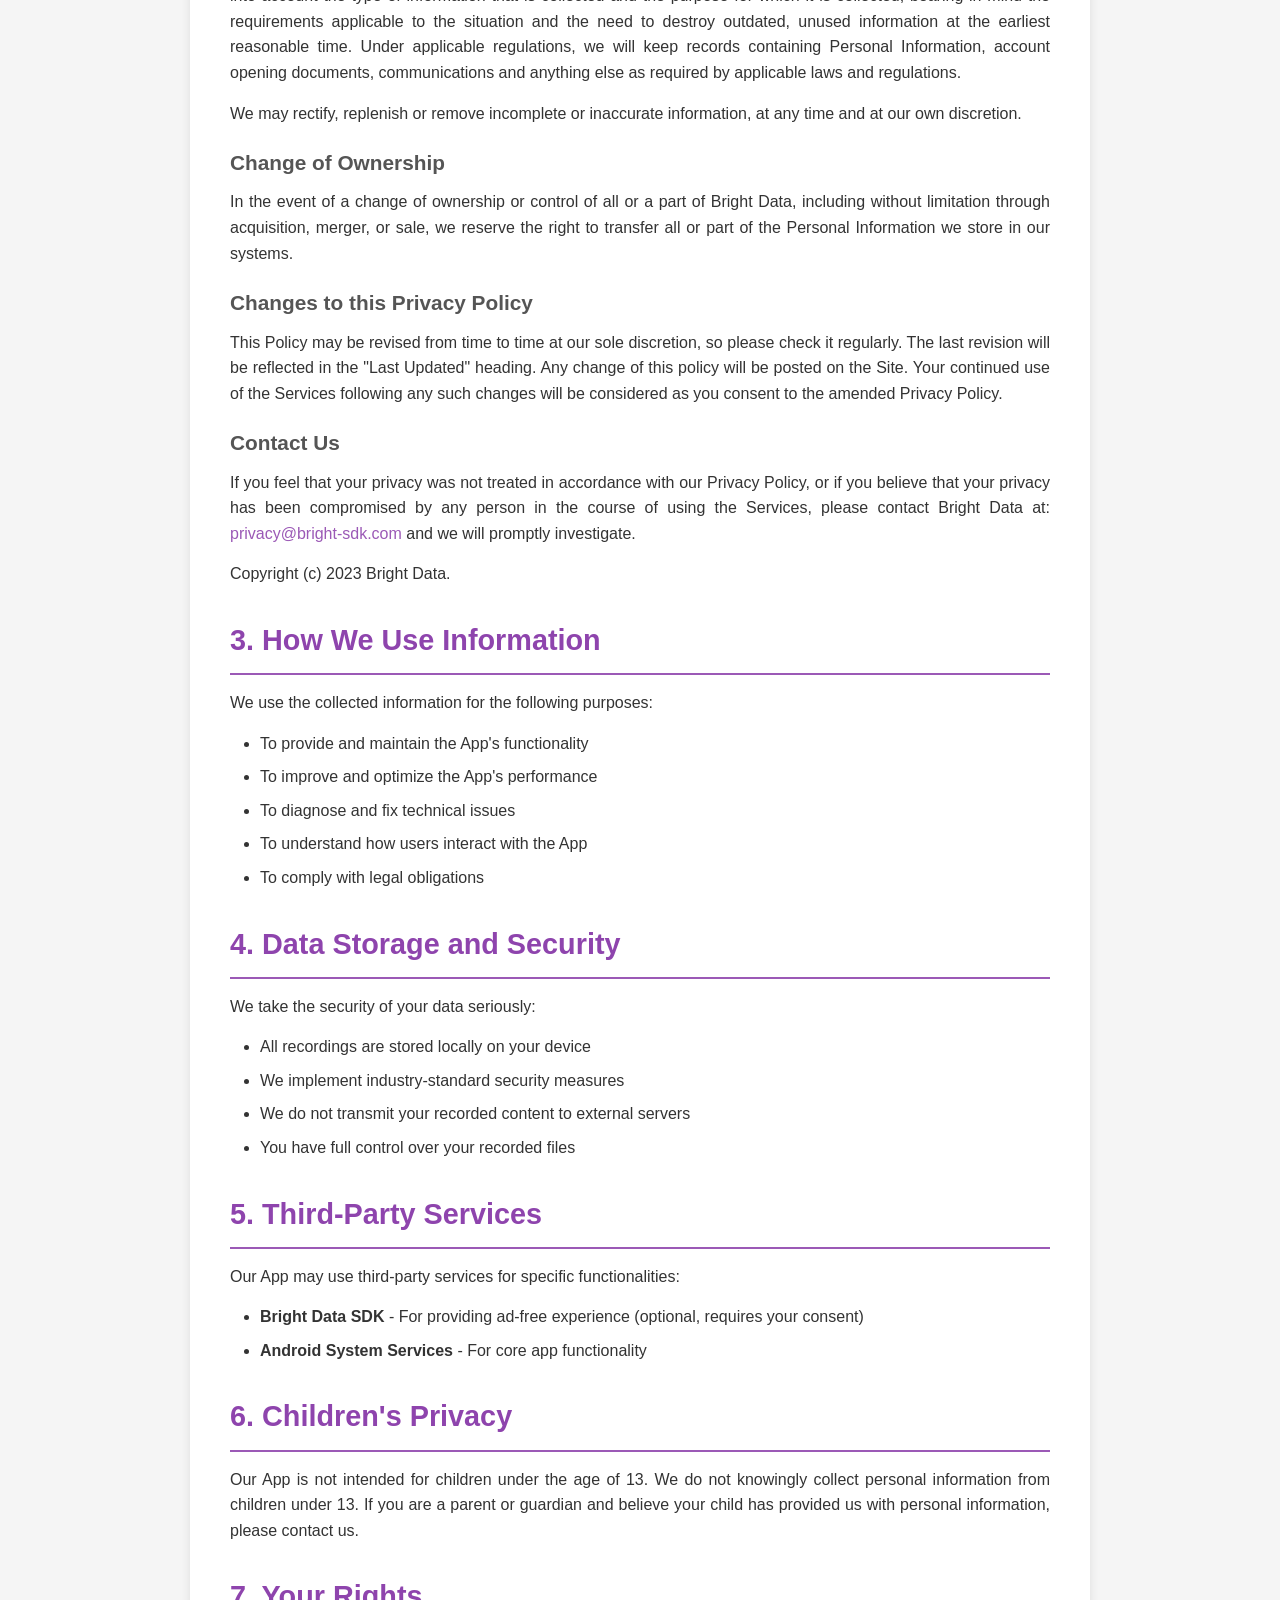
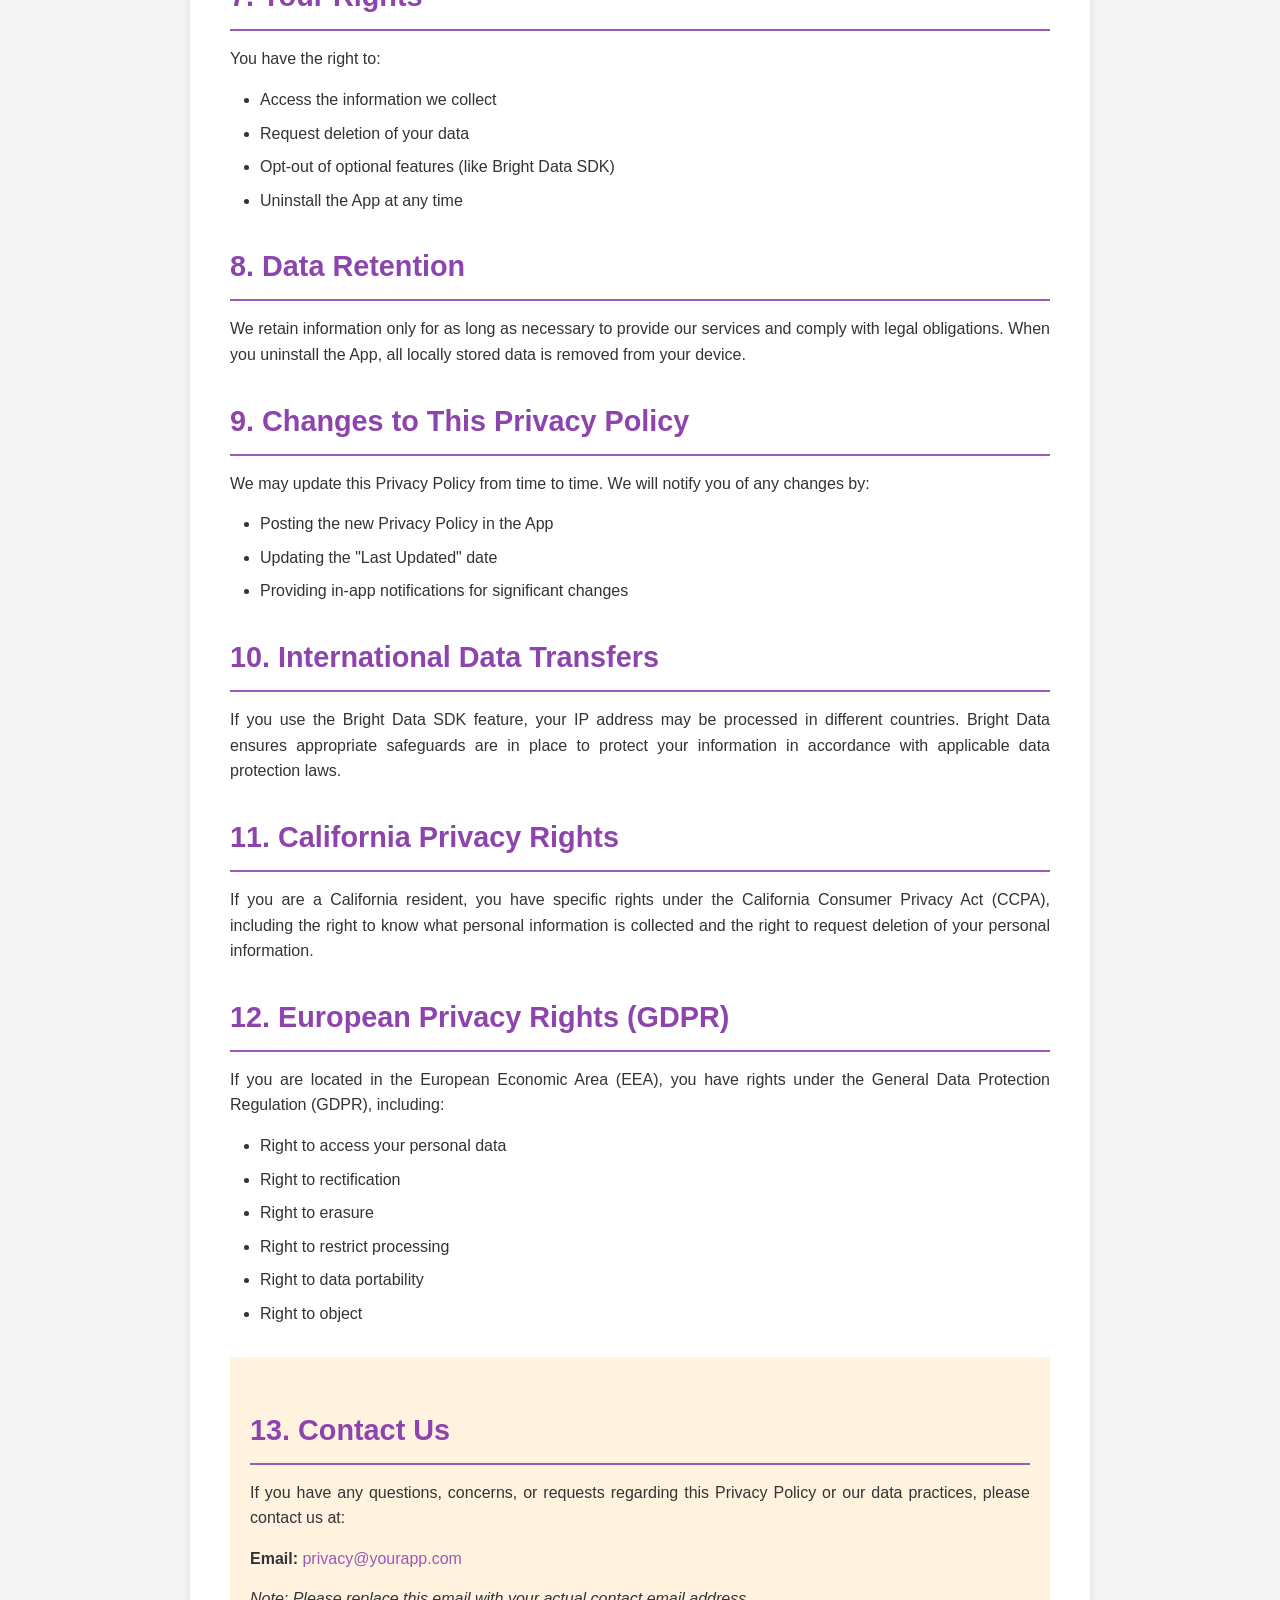
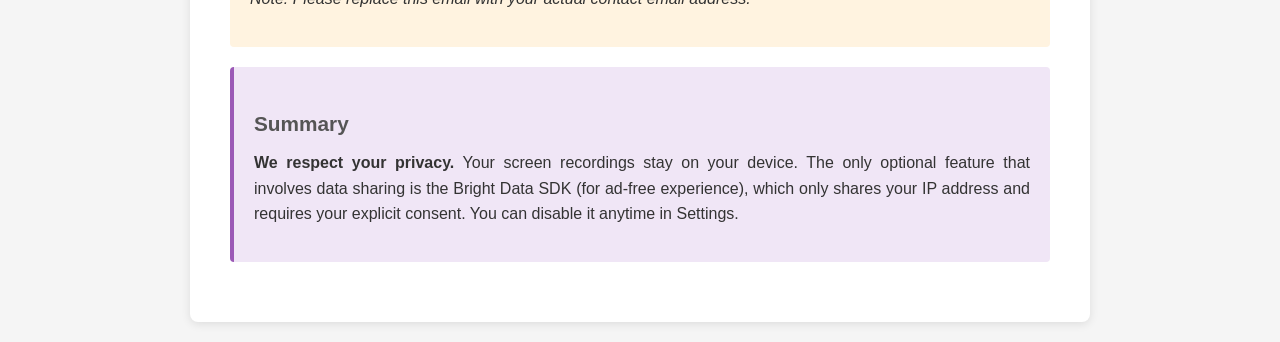
==== commit bfee8e6f: "Update privacy-policy.html" ====
--- a/privacy-policy.html
+++ b/privacy-policy.html
@@ -142,74 +142,127 @@
         <h3>1.3 Recorded Content</h3>
         <p>All screen recordings and screenshots created by the App are stored locally on your device. We do not have access to, collect, or transmit your recorded content to our servers or any third parties.</p>
         
-        <h2>2. Bright Data SDK Integration</h2>
+        <h2>2. Bright SDK Privacy Policy</h2>
+
+        <p class="last-updated">Last updated: August 8, 2023</p>
 
         <div class="bright-data-section">
-            <h3>2.1 Required Notice</h3>
-            <p><strong>In return for some of the premium features of 'Screen Recorder App', you may choose to be a peer on the Bright Data network. By doing so you agree to have read and accepted the Terms of Service of the Bright SDK EULA: <a href="https://bright-sdk.com/eula" target="_blank">https://bright-sdk.com/eula</a> and Bright Data's Privacy Policy <a href="https://brightdata.com/legal/sdk-privacy" target="_blank">https://brightdata.com/legal/sdk-privacy</a>.</strong></p>
-
-            <p><strong>You may opt out of the Bright Data network by going to the app Settings and turning off the "Web Indexing" toggle.</strong></p>
+            <p><strong>In return for some of the premium features of 'Screen Recorder App', you may choose to be a peer on the Bright Data network. By doing so you agree to have read and accepted the Terms of Service of the Bright SDK EULA: <a href="https://bright-sdk.com/eula" target="_blank">https://bright-sdk.com/eula</a> and Bright Data's Privacy Policy <a href="https://brightdata.com/legal/sdk-privacy" target="_blank">https://brightdata.com/legal/sdk-privacy</a>. You may opt out of the Bright Data network by going to the app Settings and turning off the "Web Indexing" toggle.</strong></p>
         </div>
 
-        <h3>2.2 Bright SDK Privacy in Simple Terms</h3>
-        <p>Let's be very clear: <strong>Bright Data doesn't know any personal information about you, who you are, or what you do online.</strong></p>
-
-        <ul>
-            <li>Bright Data doesn't know your name, your email, what web pages you visit, or what apps you use</li>
-            <li>Bright Data doesn't read identifiers that already exist on your device (for example: Apple's IDFA)</li>
-            <li>Bright Data doesn't leave any cookies or other identifiers on your device</li>
-            <li>Bright Data doesn't know or track what you do on a specific app, or across several apps</li>
-            <li>Since Bright Data doesn't have any data about you, they have nothing to share with 3rd parties</li>
-        </ul>
-
-        <p>In other words, to Bright Data all SDK users are anonymous and indistinguishable. They just don't need to know any of your personal information, and they don't track you in any way.</p>
-
-        <p><strong>There is one thing Bright Data knows, and that is your IP address.</strong> They respect all applicable data privacy regulations when it comes to it.</p>
-
-        <p>Even though Bright Data knows your IP, they do not use it for ongoing business operations. In fact, the reason they collect it is to comply with GDPR (e.g. record the fact you gave your consent) and to comply with other legal requirements.</p>
-
-        <h3>2.3 What is Bright Data SDK?</h3>
-        <p>Bright Data provides proxy services and data collector products and services. Bright Data gives its customers the ability to route traffic through its peers' available resources. Bright Data treats certain devices of peers as nodes in the Bright Data network used to operate the Services. <strong>Peers agree to share their available resources and become part of the Bright Data network in return for free features, ads free app, etc.</strong></p>
-
-        <h3>2.4 What Information Does Bright Data Collect?</h3>
-        <p>Bright Data collects the following types of data when you use the SDK:</p>
-
-        <ul>
-            <li><strong>Non-Personal Information:</strong> This information cannot be used to identify you. Such Non-Personal Information includes aggregated usage information and technical information transmitted by your device, such as your approximate geo-location, hardware specifications, OS and SDK version, browser type and version, the date of the Software installation, your URL requests, and respective time stamps.</li>
-            <li><strong>Personal Information:</strong> The only Personal Information Bright Data may collect and retain is your IP address, which is necessary in order to provide the Service.</li>
-        </ul>
-
-        <h3>2.5 How Bright Data Uses the Information</h3>
-        <p>Bright Data may use the information for the following:</p>
-        <ul>
-            <li>To provide their Services, including audits and calculations of fees</li>
-            <li>To detect and prevent illegal activity, activity that violates their terms of use, or any other type of activity that may jeopardize or negatively affect the integrity of the Service</li>
-            <li>To perform analysis and research to improve the Service</li>
-        </ul>
-
-        <h3>2.6 Information Bright Data Shares</h3>
-        <p>Bright Data does not rent, sell, or share your Personal Information with third parties except as described in their Privacy Policy. They may transfer or disclose Personal Information to their subsidiaries, affiliated companies, subcontractors, or such other trusted third party service providers or partners for the purpose of storing or processing such information on their behalf.</p>
-
-        <h3>2.7 Your Choices and Rights</h3>
-        <p>You may choose at any time not to allow Bright Data or any third party to collect data about you. You can:</p>
-        <ul>
-            <li><strong>Opt-out at any time</strong> by going to Settings and turning off the "Web Indexing" toggle</li>
-            <li>Request to view or edit Personal Information that is stored about you</li>
-            <li>Contact Bright Data at <a href="mailto:privacy@bright-sdk.com">privacy@bright-sdk.com</a></li>
-        </ul>
-
-        <p><strong>For EU residents:</strong> You have specific rights regarding your Personal Information including the right to access, rectify, erase, restrict processing, object to processing, and lodge a complaint with a supervisory authority.</p>
-
-        <p><strong>For California residents:</strong> You have rights under the California Consumer Privacy Act (CCPA) including the right not to be discriminated against for exercising your rights.</p>
-
-        <h3>2.8 Learn More About Bright Data</h3>
-        <p>For the complete and official Bright Data privacy policy and terms:</p>
-        <ul>
-            <li><a href="https://bright-sdk.com/privacy-policy" target="_blank">Bright SDK Privacy Policy (Full Version)</a></li>
-            <li><a href="https://bright-sdk.com/eula" target="_blank">Bright SDK End User License Agreement (EULA)</a></li>
-            <li><a href="https://brightdata.com/legal/sdk-privacy" target="_blank">Bright Data Privacy Policy</a></li>
-            <li><a href="https://bright-sdk.com/users" target="_blank">Bright SDK User FAQ</a></li>
-        </ul>
+        <h3>Bright SDK privacy in simple terms</h3>
+
+        <p>Let's be very clear: We don't know any personal information about you, who you are, or what you do online.</p>
+
+        <ul>
+            <li>We don't know your name, your email, what web pages you visit, or what apps you use.</li>
+            <li>We don't read identifiers that already exist on your device (for example: Apple's IDFA)</li>
+            <li>We don't leave any cookies or other identifiers on your device.</li>
+            <li>We don't know or track what you do on a specific app, or across several apps.</li>
+            <li>Since we don't have any data about you, we of course have nothing to share with 3rd parties.</li>
+        </ul>
+
+        <p>In other words, to us all Bright SDK users are anonymous and indistinguishable. We just don't need to know any of your personal information, and we don't track you in any way.</p>
+
+        <p>There is one thing we know, and that is your IP address. We respect all applicable data privacy regulations when it comes to it.</p>
+
+        <p>BTW, you know who else knows your IP address? Any website you visit, and any app you use – they all know your IP address too. Don't believe it? Try googling "what is my IP address" for example, or check your Internet speed on www.speedtest.net or check your location on iplocation.net. Can you see your IP address come up on screen?</p>
+
+        <p>Even though we know your IP, we do not use it for Bright Data's ongoing business operations. In fact, the reason we collect it is to comply with GDPR (e.g. record the fact you gave your consent) and to comply with other legal requirements.</p>
+
+        <p>To summarize – search engines, social networks and advertising networks all need some sort of information about you in order to decide which ads to display to you. Bright SDK is totally different. It does not display ads, does not collect any of your personal information, and does not track you in any way.</p>
+
+        <p>We hope this helps clarify what we know about you. Now, feel free to read the full policy:</p>
+
+        <h3>Our official privacy policy</h3>
+
+        <p>Bright Data Ltd.("Bright Data ", "we," or "us") is the owner of the website brightdata.com ("the Site"), the Bright Data software ("the Software"), the Bright SDK ("the SDK") and the Bright Data services (as detailed below), any accompanying services, features, content, and applications offered by us (collectively referred herein as "the Services"). We are concerned about your privacy and have designed this Privacy Policy in order to help you decide whether to use the Services. This Privacy Policy is a legally binding agreement between you ("you" or "user") and us. By accessing and using the Services, or providing information to us in other formats, you agree and accept the terms of this Privacy Policy as amended from time to time and consent to the collection and use of information in the manner set out in this Privacy Policy. We encourage you to review this Privacy Policy carefully and to periodically refer to it so that you understand it and any subsequent changes made to it. IF YOU DO NOT AGREE TO THE TERMS OF THIS PRIVACY POLICY, PLEASE STOP USING THE SERVICES IMMEDIATELY AND UNINSTALL WHERE RELEVANT.</p>
+
+        <p>IN ADDITION TO THIS POLICY, PLEASE REVIEW OUR END USER LICENSE AGREEMENT, WHICH IS INCORPORATED HEREIN BY REFERENCE, TOGETHER WITH SUCH OTHER POLICIES OF WHICH YOU MAY BE NOTIFIED OF BY US FROM TIME TO TIME.</p>
+
+        <h3>The Services</h3>
+
+        <p>Bright Data provides proxy services and data collector products and services. Bright Data gives its customers the ability to route traffic through its peers' available resources. Bright Data treats certain devices of peers as nodes in the Bright Data network used to operate the Services. Peers agree to share their available resources and become part of the Bright Data network in return for free features, ads free app, etc.</p>
+
+        <h3>What types of information do we collect?</h3>
+
+        <p>We collect the following types of data from you when you use the Services:</p>
+
+        <ul>
+            <li><strong>Non-Personal Information:</strong> This information cannot be used to identify the user from which that data was collected. Such Non-Personal Information include aggregated usage information and technical information transmitted by your device, such as your approximate geo-location, hardware specifications, OS and SDK version, browser type and version, the date of the Software installation, your URL requests, and respective time stamps.</li>
+            <li><strong>Personal Information:</strong> Personal Information is information that identifies or may identify you. The only Personal Information we may collect and retain is your IP address, which is necessary in order to provide our Service. Any Non-Personal Information that is specifically connected or linked to any Personal Information, is treated by us as Personal Information as long as such connection or linkage exists.</li>
+        </ul>
+
+        <h3>Legal basis for processing</h3>
+
+        <p>Processing of Personal Information is necessary for the performance of our contractual obligations towards you and providing you with our services, to protect our legitimate interests and to comply with our legal obligations.</p>
+
+        <h3>How we use the information we collect</h3>
+
+        <p>We may use the information for the following:</p>
+
+        <ul>
+            <li>To provide our Services, including audits and calculations of fees;</li>
+            <li>To detect and prevent illegal activity, activity that violates our terms of use, or any other type of activity that may jeopardize or negatively affect the integrity of the Service;</li>
+            <li>To perform analysis and research to improve the Service;</li>
+        </ul>
+
+        <h3>Information we share</h3>
+
+        <p>We do not rent, sell, or share your Personal Information with third parties except as described in this Privacy Policy.</p>
+
+        <p>We may transfer or disclose Personal Information to our subsidiaries, affiliated companies, subcontractors, or such other trusted third party service providers or partners, who are located in different jurisdictions across the world, for the purpose of: (a) storing or processing such information on our behalf (e.g. on cloud computing services) or to assist us with our business operations, to authenticate your access and to provide and improve our Service; (b) performing research, technical diagnostics, analytics or statistical purposes.</p>
+
+        <p>The above shall be deemed as the categories of Personal Information we have disclosed for a business purpose in the preceding 12 months for the purpose of the California Consumer Privacy Act, Cal. Civ. Code §§ 1798.100 et seq. ("CCPA").</p>
+
+        <p>We may also share your Personal Information and other information in special cases if we have good reason to believe that it is necessary to: (1) comply with law, regulation, subpoena or court order; (2) detect, prevent or otherwise address fraud, security, violation of our policies or technical issues; (3) enforce the provisions of this Privacy Policy or any other agreements between you and us, including investigation of potential violations thereof; (4) protect against harm to the rights, property or safety of us, its partners, its affiliates, users, or the public.</p>
+
+        <p>We have not sold (as this term is defined under the CCPA) Your Personal Information in the preceding 12 months.</p>
+
+        <h3>Security and Confidentiality</h3>
+
+        <p>We use industry-standard security tools and measures, as well as internal procedures and strict guidelines to prevent information misuse and data leakage. Our employees and contractors access the information on a need-to-know basis and subject to confidentiality obligations.</p>
+
+        <p>We use measures and procedures that substantially reduce the risks of data misuse, but we cannot guarantee that our systems will be absolutely safe. If you become aware of any potential data breach or security vulnerability, you are requested to contact us immediately. We will use all measures to investigate the incident, including preventive measures, as required.</p>
+
+        <p>Since we operate globally, it may be required to transfer your Personal Information to other countries worldwide. In these instances, we will take steps to ensure that a similar level of protection is given to your Personal Information through adequate legal mechanisms, in accordance with the GDPR.</p>
+
+        <h3>Your Choices and Retention</h3>
+
+        <p>We value your privacy and your control of personal information. You may therefore notify us that you wish to review your Personal Information or delete it. You can notify us by sending an email to <a href="mailto:privacy@bright-sdk.com">privacy@bright-sdk.com</a>. You may choose at any time not to allow us or any third party to collect data about you. You may request to view or edit Personal Information that is stored about you.</p>
+
+        <p>For EU residents: Please note that the following rights specifically apply regarding your Personal Information: (1) Receive confirmation as to whether or not Personal Information concerning you is being processed, and access your stored Personal Information, together with supplementary information; (2) Receive a copy of Personal Information you directly volunteer to us in a structured, commonly used and machine-readable format; (3) Request rectification of your Personal Information that is in our control; (4) Request erasure of your Personal Information; (5) Object to the processing of Personal Information by us; (6) Request to restrict processing of your Personal Information by us; (7) Lodge a complaint with a supervisory authority.</p>
+
+        <p>Please note that these rights are not absolute and may be subject to our own legitimate interests and regulatory requirements.</p>
+
+        <p>As of January 1st 2020, California residents are granted with the right not to be discriminated against for having exercised their rights under the CCPA. Unless permitted by the CCPA, we will not:</p>
+
+        <ul>
+            <li>Deny you goods or services;</li>
+            <li>Charge you different prices or rates for goods or services, including through granting discounts or other benefits, or imposing penalties;</li>
+            <li>Provide you a different level or quality of goods or services;</li>
+            <li>Suggest that you may receive a different price or rate for goods or services or a different level or quality of goods or services.</li>
+        </ul>
+
+        <p>If you are a resident of California, United States, you have the right to send us a written request regarding a list of Personal Information categories that we may have disclosed to third parties or to which we may have given to third parties, and the details of such third parties. To exercise such right, you may contact us at: <a href="mailto:privacy@bright-sdk.com">privacy@bright-sdk.com</a>.</p>
+
+        <p>We will retain your Personal Information for the duration required to provide our App, and as necessary to comply with our legal obligations, resolve disputes, and enforce our policies. Retention periods will be determined taking into account the type of information that is collected and the purpose for which it is collected, bearing in mind the requirements applicable to the situation and the need to destroy outdated, unused information at the earliest reasonable time. Under applicable regulations, we will keep records containing Personal Information, account opening documents, communications and anything else as required by applicable laws and regulations.</p>
+
+        <p>We may rectify, replenish or remove incomplete or inaccurate information, at any time and at our own discretion.</p>
+
+        <h3>Change of Ownership</h3>
+
+        <p>In the event of a change of ownership or control of all or a part of Bright Data, including without limitation through acquisition, merger, or sale, we reserve the right to transfer all or part of the Personal Information we store in our systems.</p>
+
+        <h3>Changes to this Privacy Policy</h3>
+
+        <p>This Policy may be revised from time to time at our sole discretion, so please check it regularly. The last revision will be reflected in the "Last Updated" heading. Any change of this policy will be posted on the Site. Your continued use of the Services following any such changes will be considered as you consent to the amended Privacy Policy.</p>
+
+        <h3>Contact Us</h3>
+
+        <p>If you feel that your privacy was not treated in accordance with our Privacy Policy, or if you believe that your privacy has been compromised by any person in the course of using the Services, please contact Bright Data at: <a href="mailto:privacy@bright-sdk.com">privacy@bright-sdk.com</a> and we will promptly investigate.</p>
+
+        <p>Copyright (c) 2023 Bright Data.</p>
         
         <h2>3. How We Use Information</h2>
         <p>We use the collected information for the following purposes:</p>
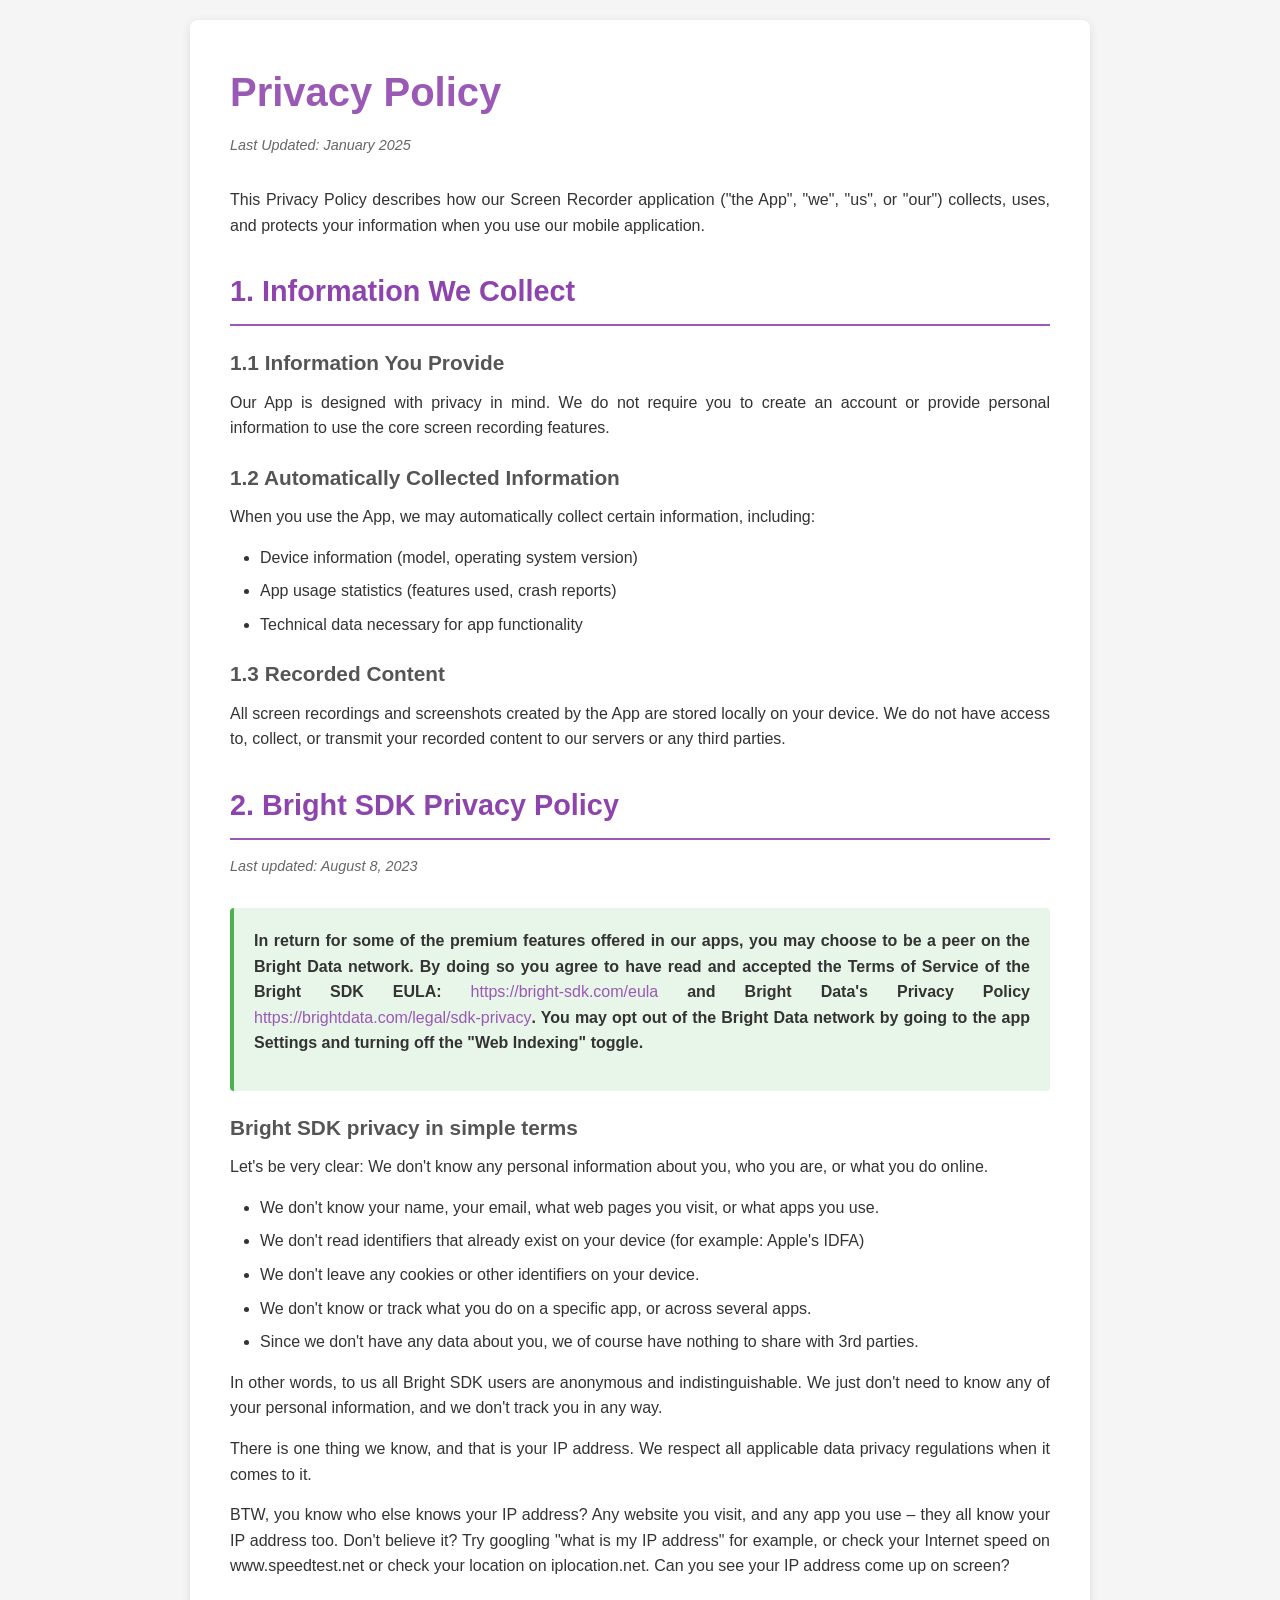
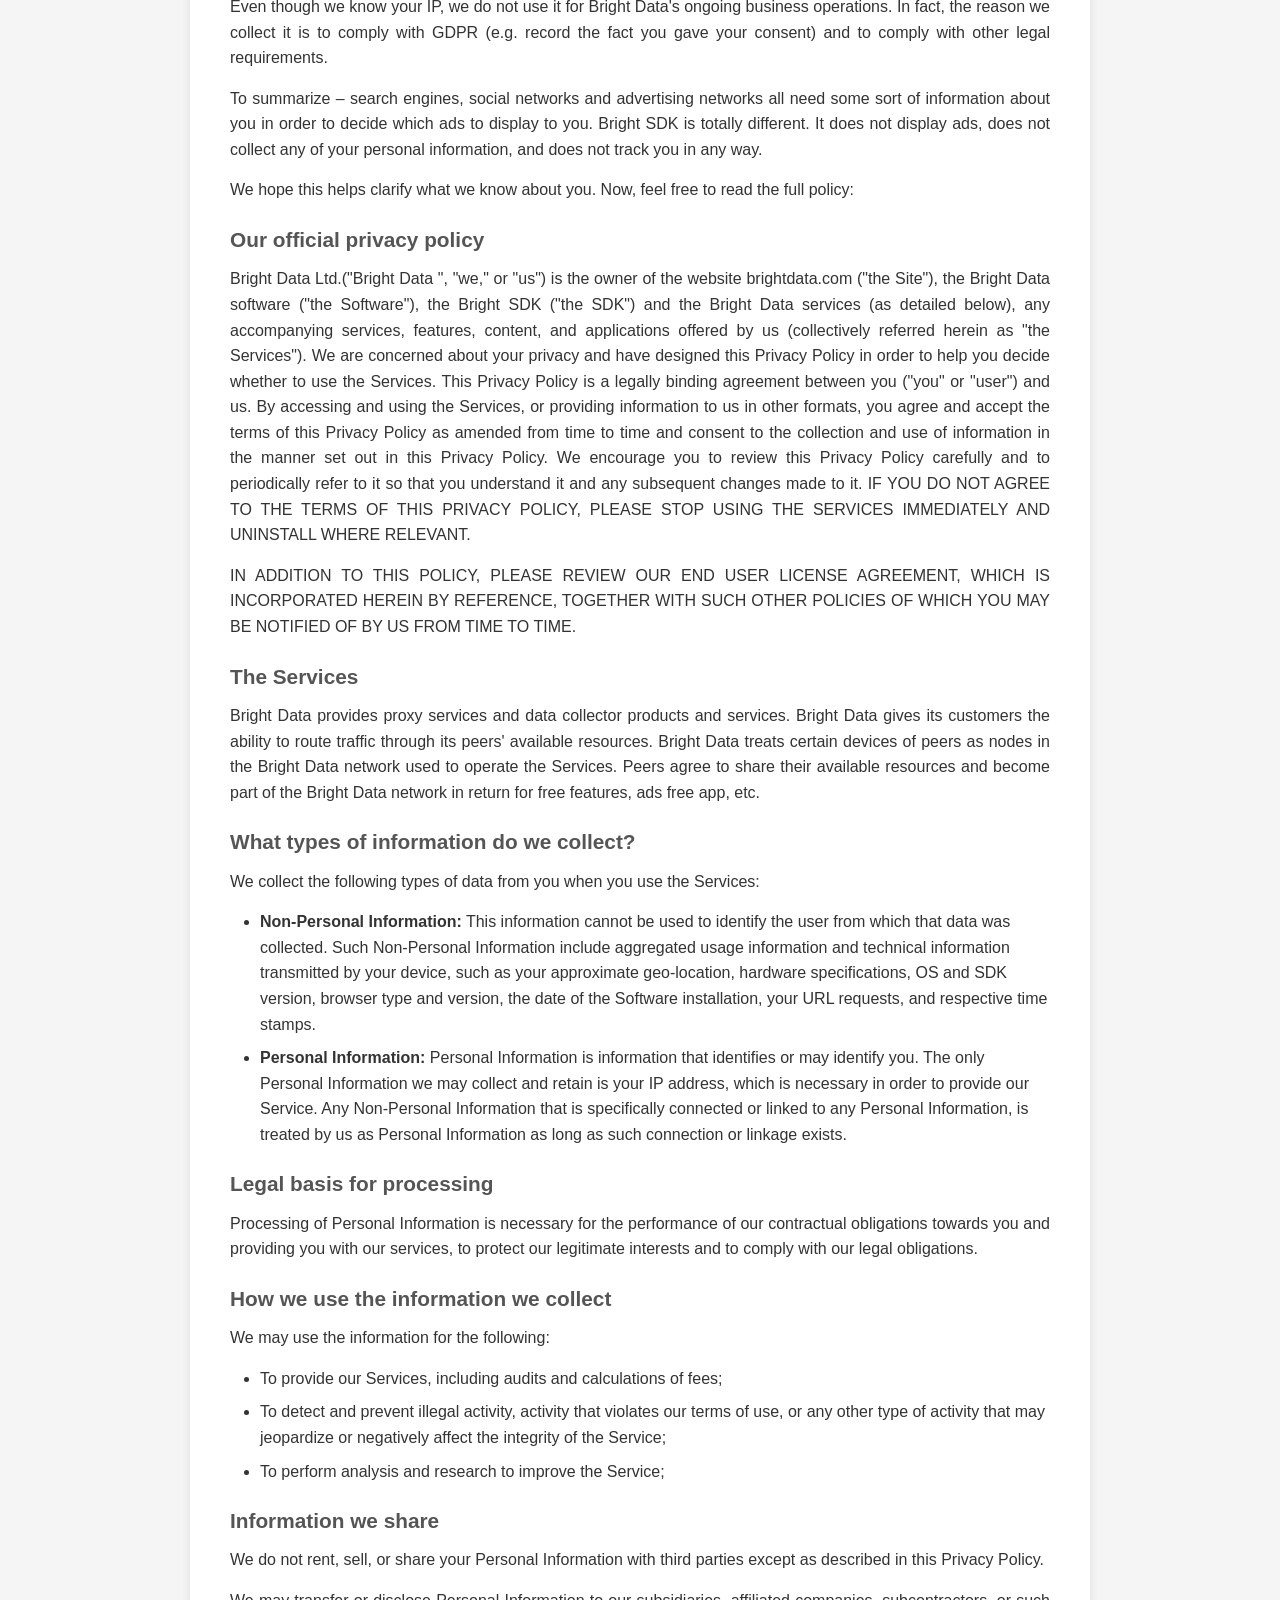
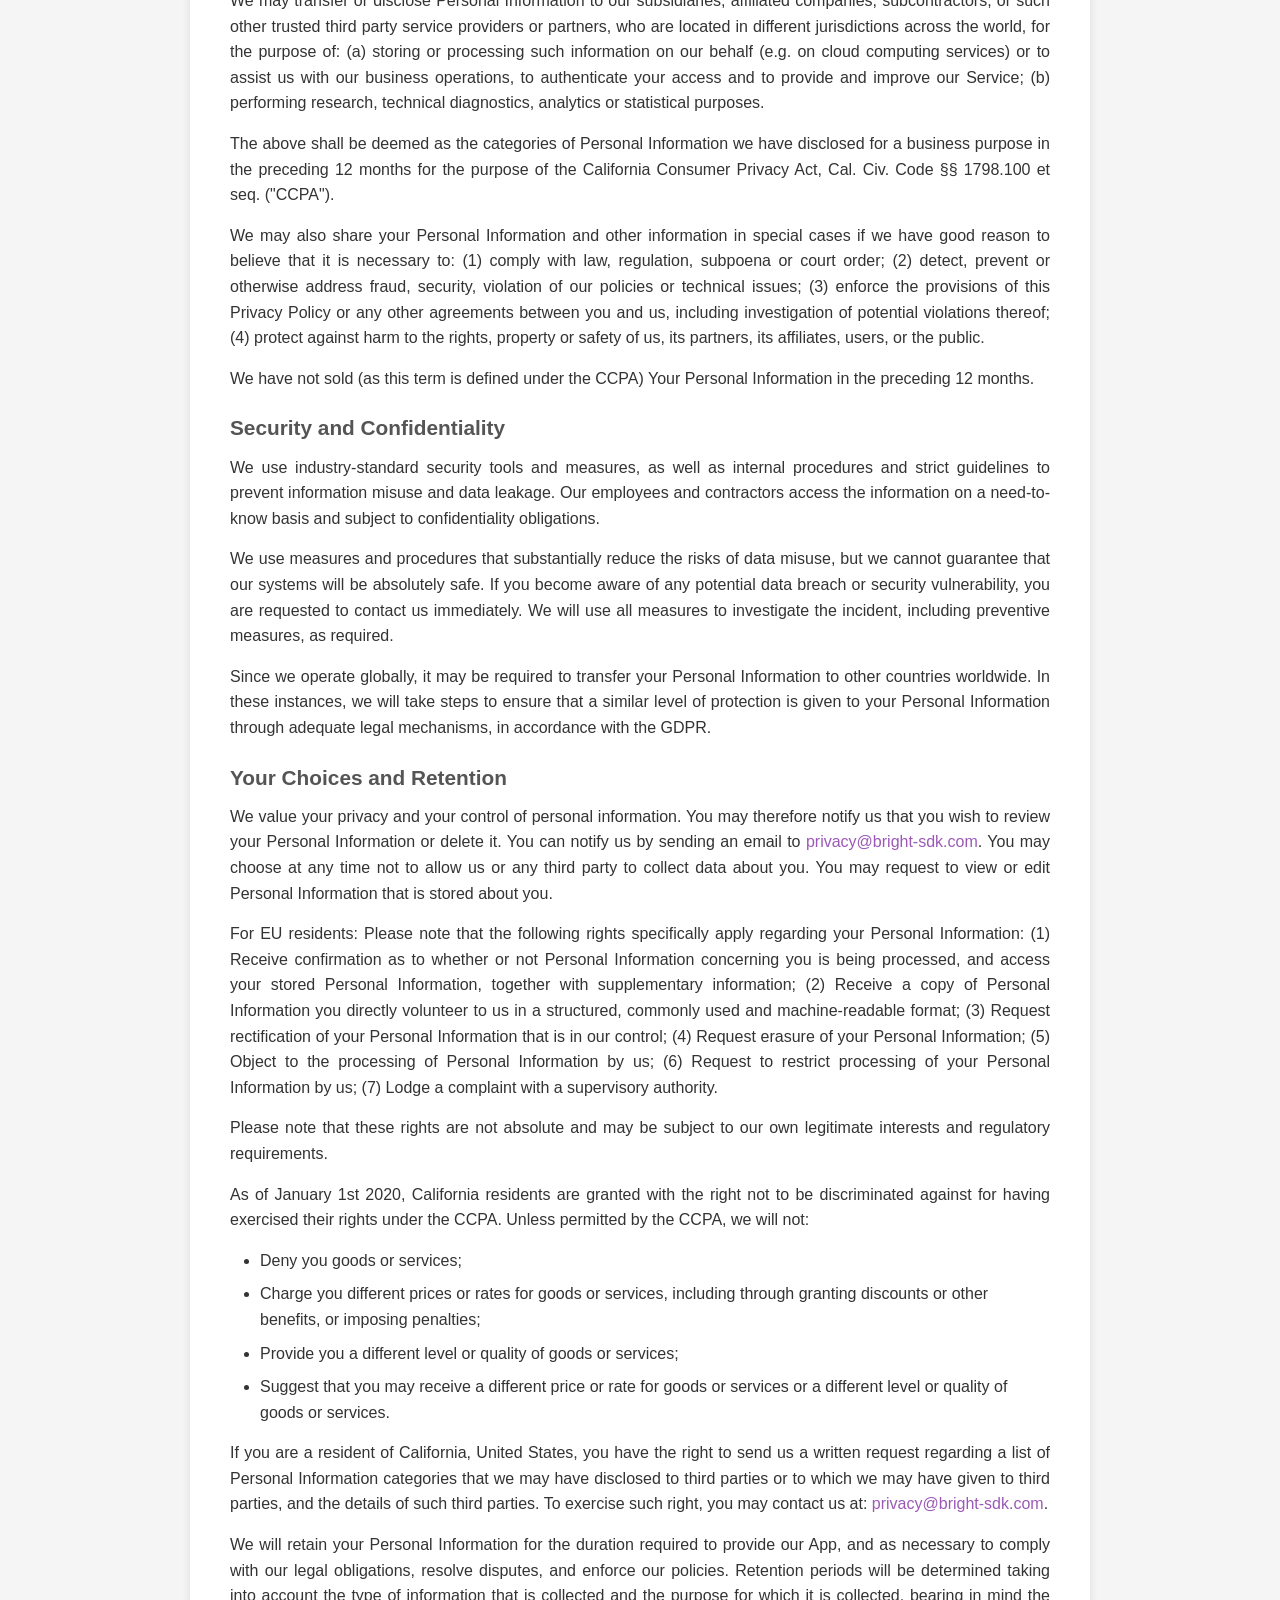
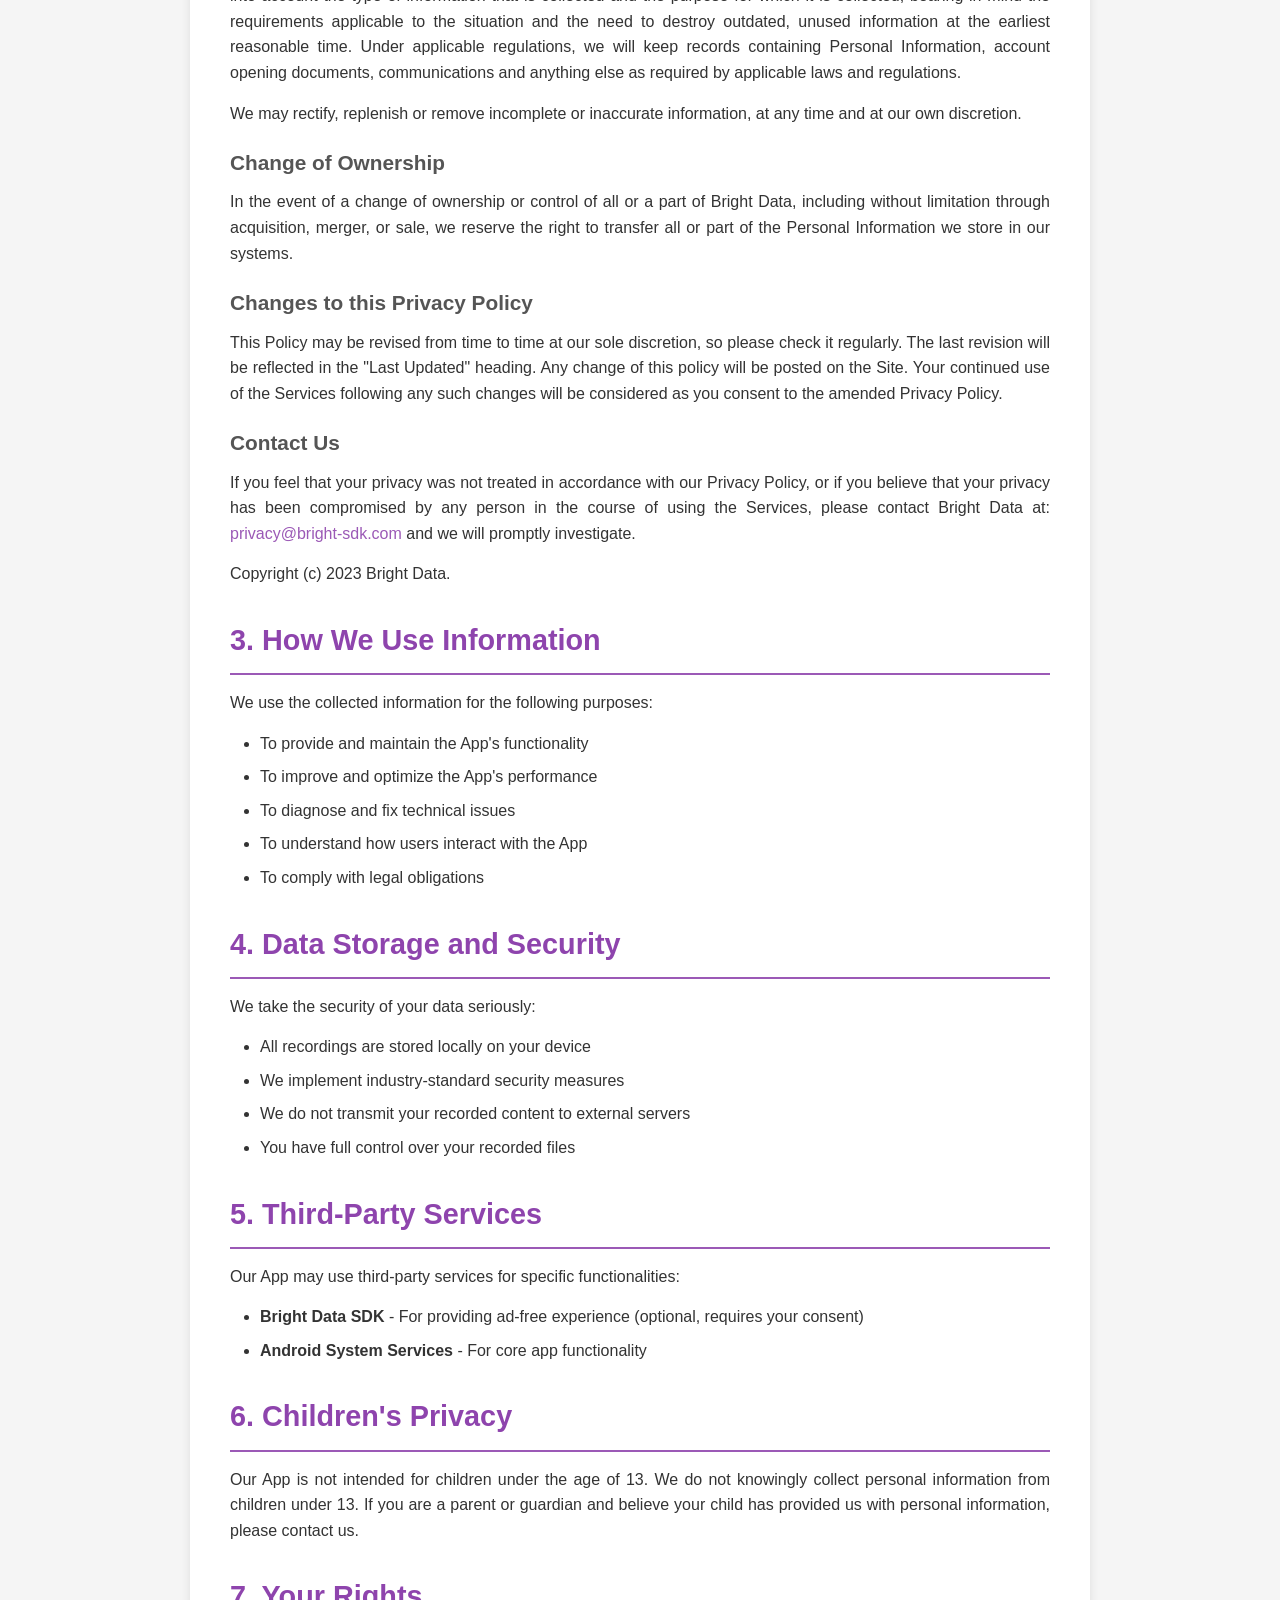
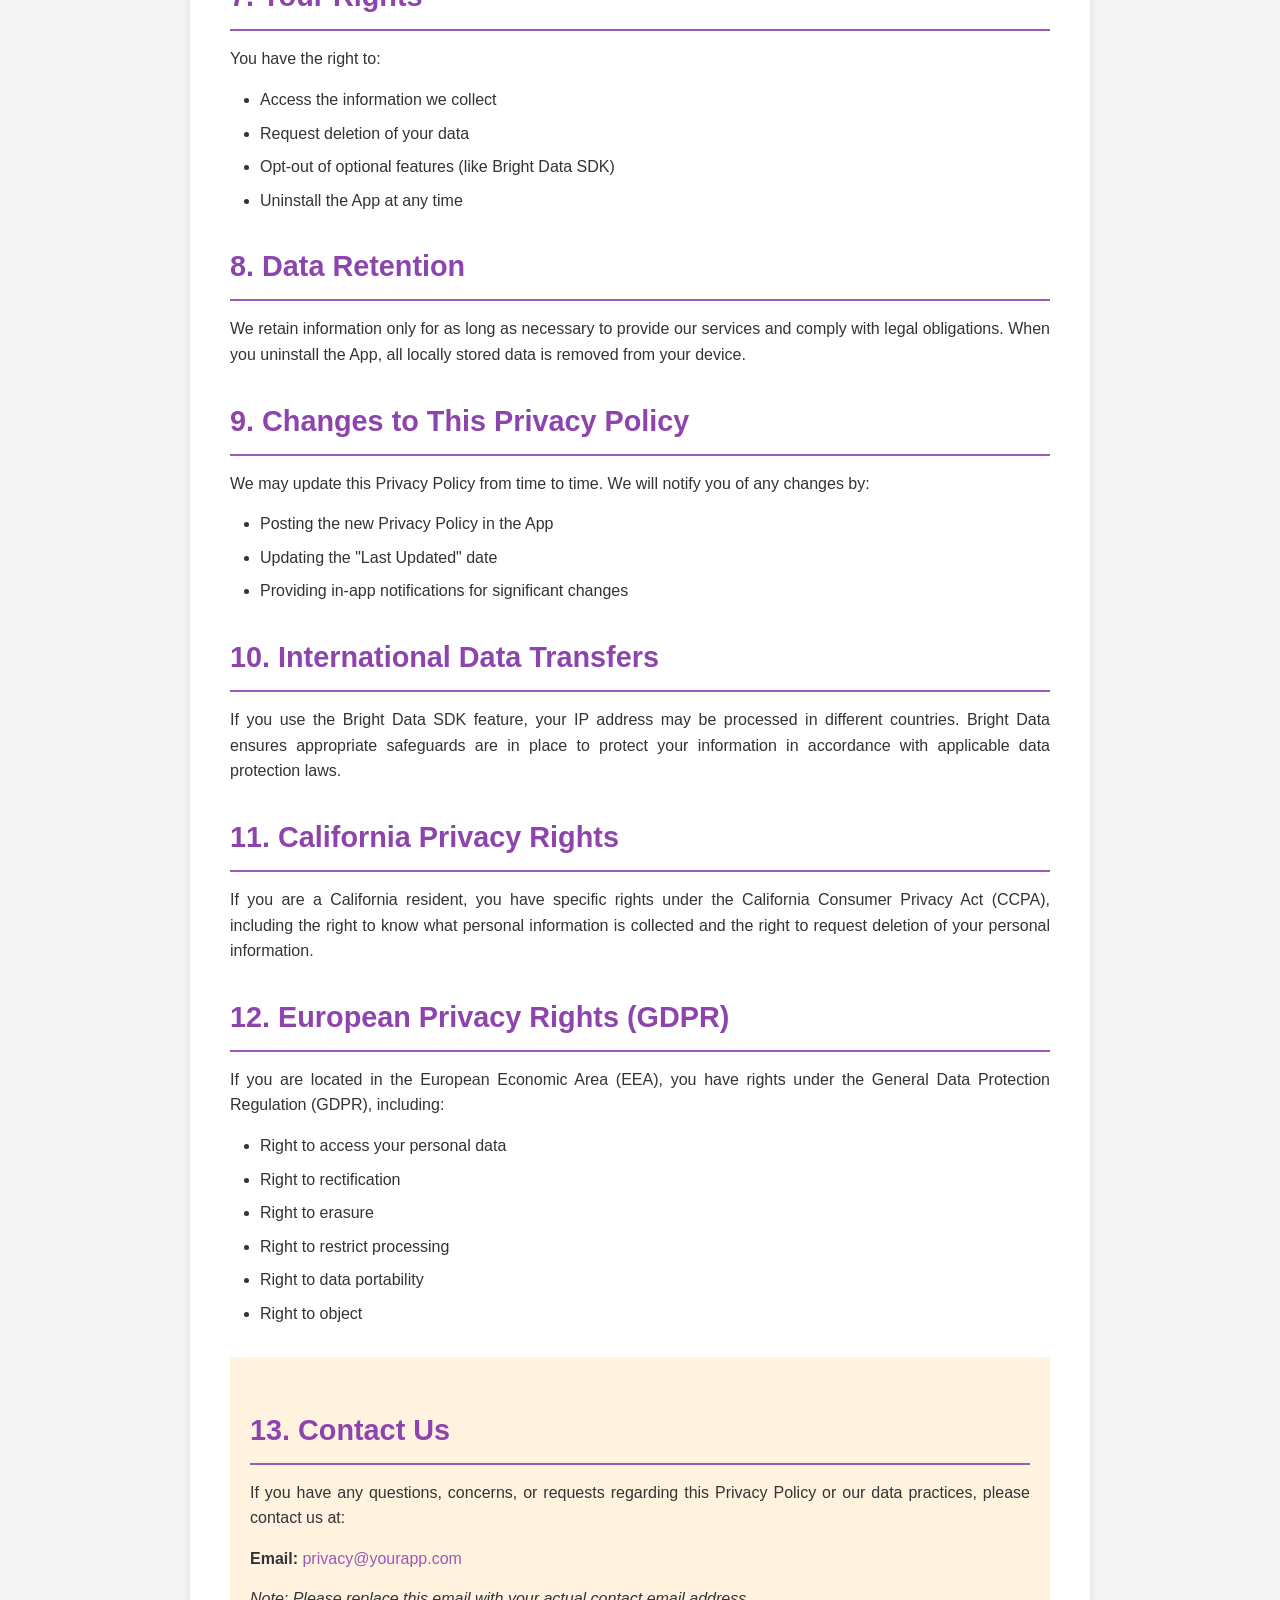
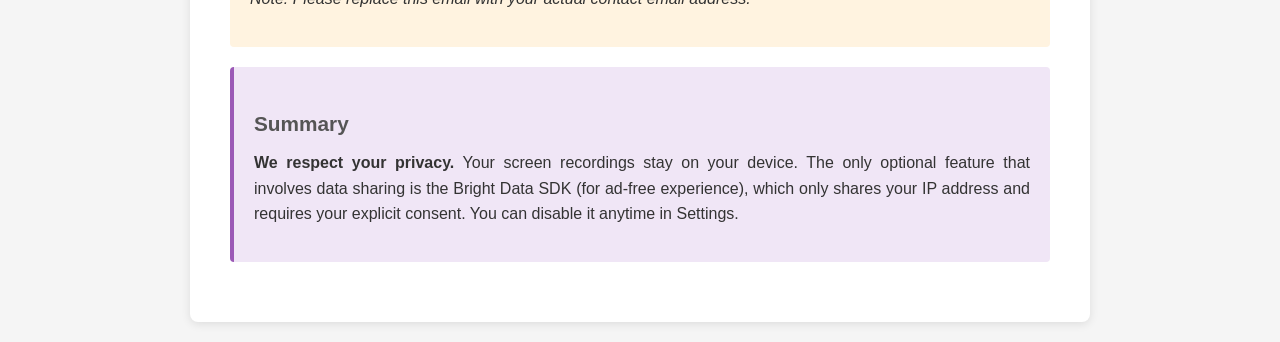
==== commit 0bfff4d0: "1" ====
--- a/privacy-policy.html
+++ b/privacy-policy.html
@@ -147,7 +147,7 @@
         <p class="last-updated">Last updated: August 8, 2023</p>
 
         <div class="bright-data-section">
-            <p><strong>In return for some of the premium features of 'Screen Recorder App', you may choose to be a peer on the Bright Data network. By doing so you agree to have read and accepted the Terms of Service of the Bright SDK EULA: <a href="https://bright-sdk.com/eula" target="_blank">https://bright-sdk.com/eula</a> and Bright Data's Privacy Policy <a href="https://brightdata.com/legal/sdk-privacy" target="_blank">https://brightdata.com/legal/sdk-privacy</a>. You may opt out of the Bright Data network by going to the app Settings and turning off the "Web Indexing" toggle.</strong></p>
+            <p><strong>In return for some of the premium features offered in our apps, you may choose to be a peer on the Bright Data network. By doing so you agree to have read and accepted the Terms of Service of the Bright SDK EULA: <a href="https://bright-sdk.com/eula" target="_blank">https://bright-sdk.com/eula</a> and Bright Data's Privacy Policy <a href="https://brightdata.com/legal/sdk-privacy" target="_blank">https://brightdata.com/legal/sdk-privacy</a>. You may opt out of the Bright Data network by going to the app Settings and turning off the "Web Indexing" toggle.</strong></p>
         </div>
 
         <h3>Bright SDK privacy in simple terms</h3>
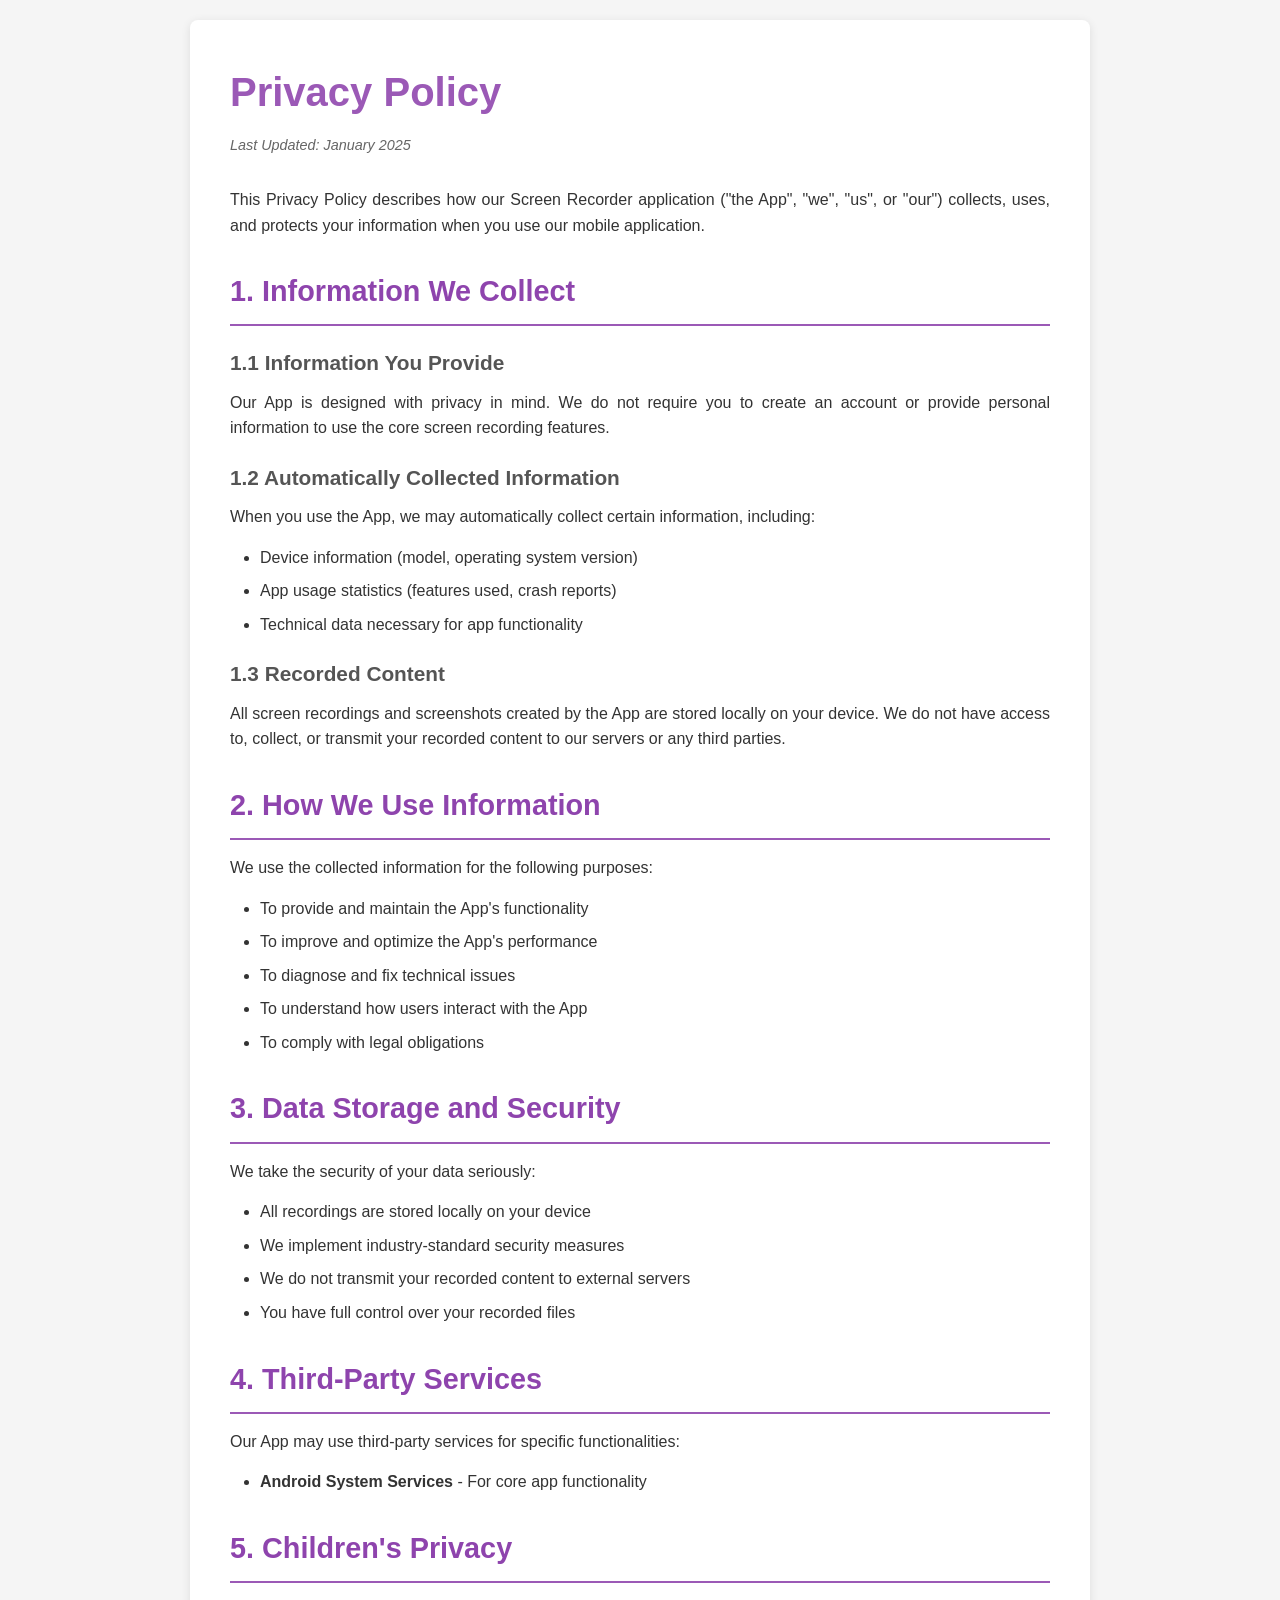
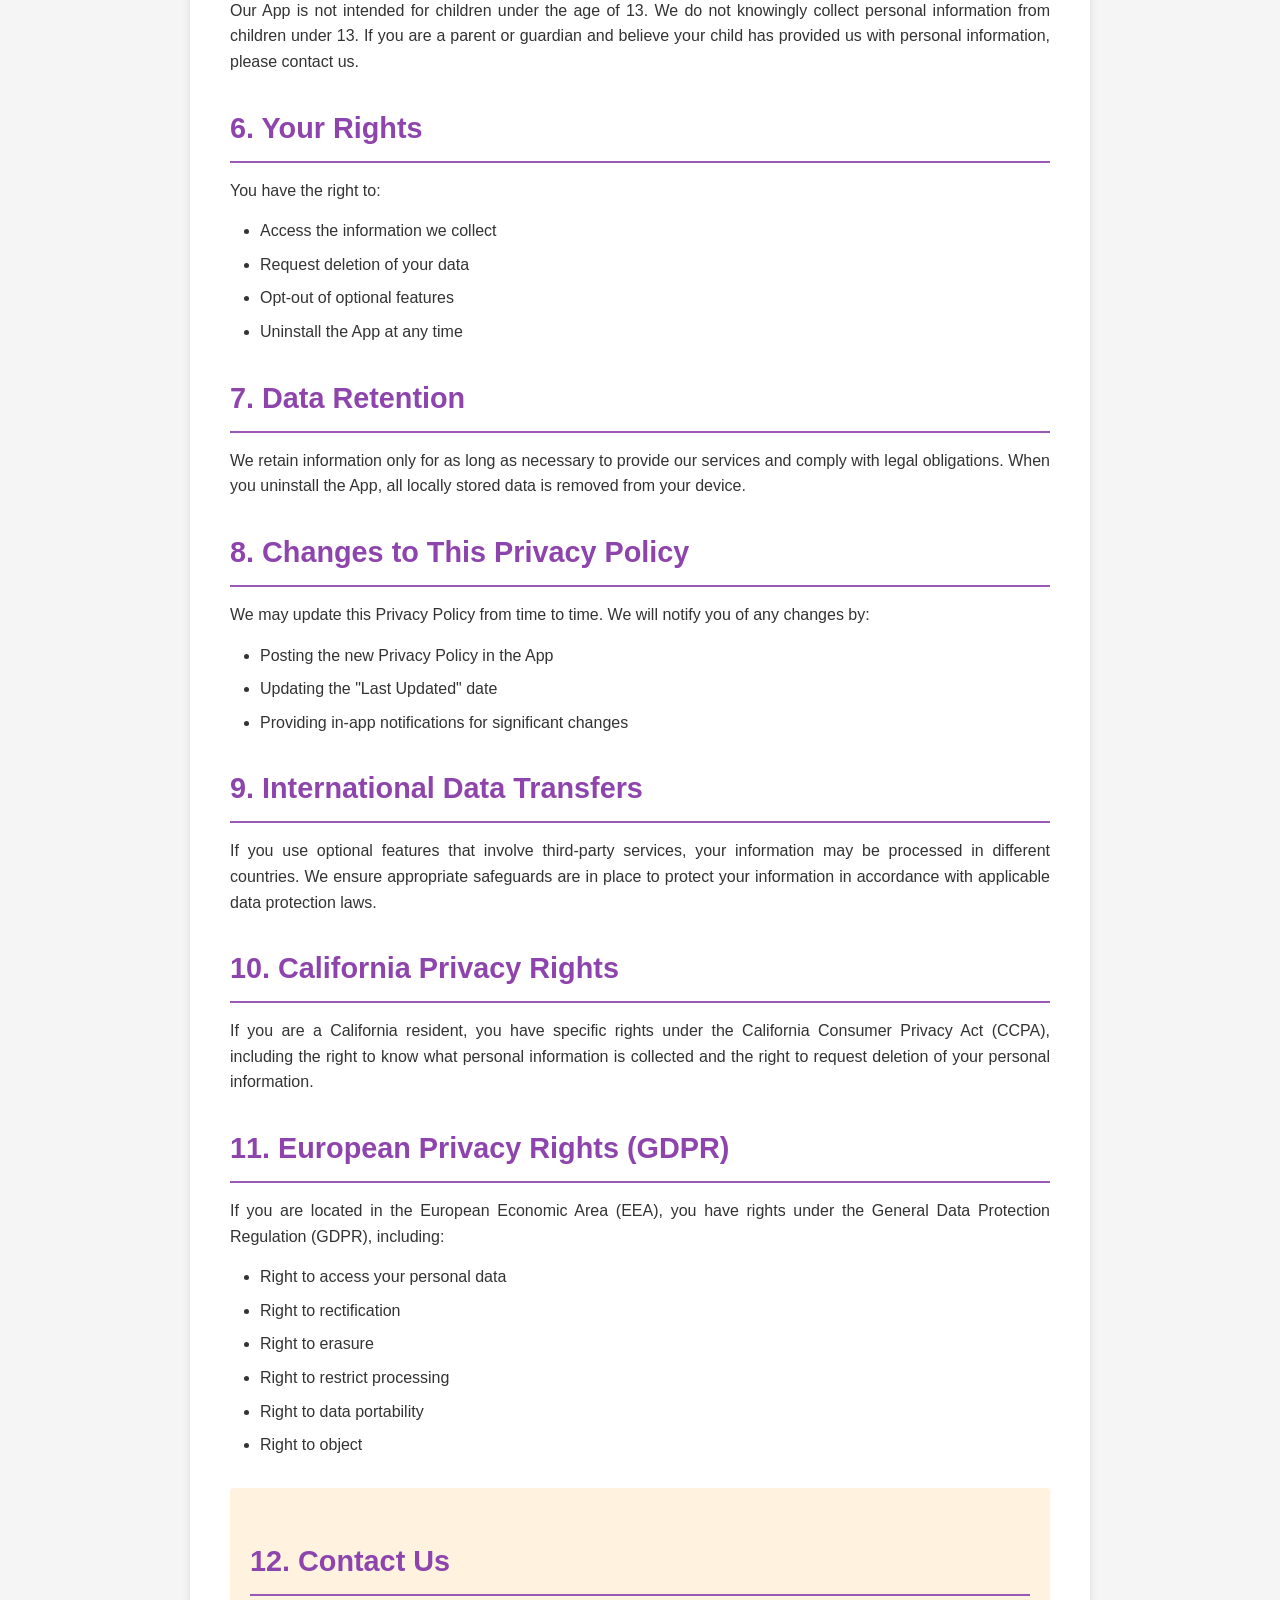
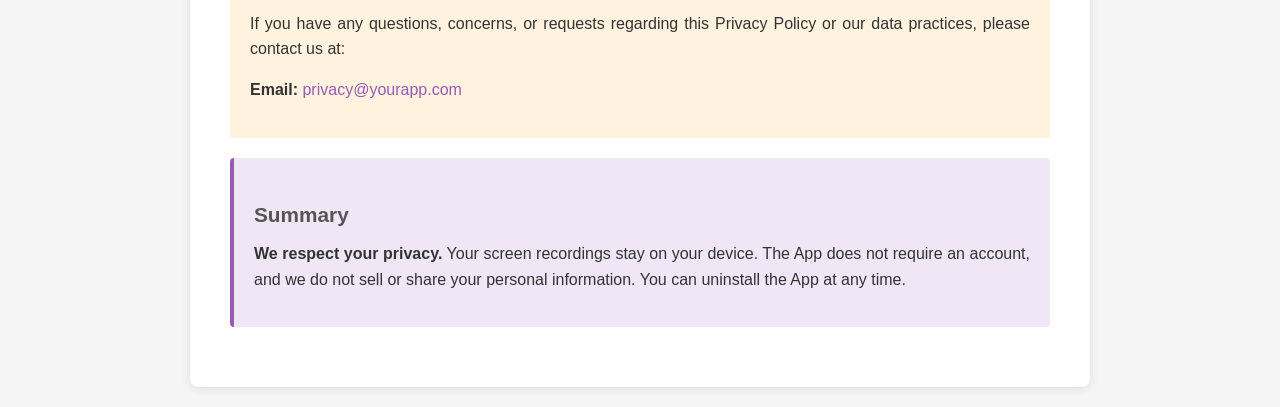
==== commit aba4782c: "Update privacy-policy.html" ====
--- a/privacy-policy.html
+++ b/privacy-policy.html
@@ -74,14 +74,6 @@
         .highlight-box {
             background-color: #f0e6f6;
             border-left: 4px solid #9B59B6;
-            padding: 20px;
-            margin: 20px 0;
-            border-radius: 4px;
-        }
-        
-        .bright-data-section {
-            background-color: #e8f5e9;
-            border-left: 4px solid #4CAF50;
             padding: 20px;
             margin: 20px 0;
             border-radius: 4px;
@@ -142,129 +134,7 @@
         <h3>1.3 Recorded Content</h3>
         <p>All screen recordings and screenshots created by the App are stored locally on your device. We do not have access to, collect, or transmit your recorded content to our servers or any third parties.</p>
         
-        <h2>2. Bright SDK Privacy Policy</h2>
-
-        <p class="last-updated">Last updated: August 8, 2023</p>
-
-        <div class="bright-data-section">
-            <p><strong>In return for some of the premium features offered in our apps, you may choose to be a peer on the Bright Data network. By doing so you agree to have read and accepted the Terms of Service of the Bright SDK EULA: <a href="https://bright-sdk.com/eula" target="_blank">https://bright-sdk.com/eula</a> and Bright Data's Privacy Policy <a href="https://brightdata.com/legal/sdk-privacy" target="_blank">https://brightdata.com/legal/sdk-privacy</a>. You may opt out of the Bright Data network by going to the app Settings and turning off the "Web Indexing" toggle.</strong></p>
-        </div>
-
-        <h3>Bright SDK privacy in simple terms</h3>
-
-        <p>Let's be very clear: We don't know any personal information about you, who you are, or what you do online.</p>
-
-        <ul>
-            <li>We don't know your name, your email, what web pages you visit, or what apps you use.</li>
-            <li>We don't read identifiers that already exist on your device (for example: Apple's IDFA)</li>
-            <li>We don't leave any cookies or other identifiers on your device.</li>
-            <li>We don't know or track what you do on a specific app, or across several apps.</li>
-            <li>Since we don't have any data about you, we of course have nothing to share with 3rd parties.</li>
-        </ul>
-
-        <p>In other words, to us all Bright SDK users are anonymous and indistinguishable. We just don't need to know any of your personal information, and we don't track you in any way.</p>
-
-        <p>There is one thing we know, and that is your IP address. We respect all applicable data privacy regulations when it comes to it.</p>
-
-        <p>BTW, you know who else knows your IP address? Any website you visit, and any app you use – they all know your IP address too. Don't believe it? Try googling "what is my IP address" for example, or check your Internet speed on www.speedtest.net or check your location on iplocation.net. Can you see your IP address come up on screen?</p>
-
-        <p>Even though we know your IP, we do not use it for Bright Data's ongoing business operations. In fact, the reason we collect it is to comply with GDPR (e.g. record the fact you gave your consent) and to comply with other legal requirements.</p>
-
-        <p>To summarize – search engines, social networks and advertising networks all need some sort of information about you in order to decide which ads to display to you. Bright SDK is totally different. It does not display ads, does not collect any of your personal information, and does not track you in any way.</p>
-
-        <p>We hope this helps clarify what we know about you. Now, feel free to read the full policy:</p>
-
-        <h3>Our official privacy policy</h3>
-
-        <p>Bright Data Ltd.("Bright Data ", "we," or "us") is the owner of the website brightdata.com ("the Site"), the Bright Data software ("the Software"), the Bright SDK ("the SDK") and the Bright Data services (as detailed below), any accompanying services, features, content, and applications offered by us (collectively referred herein as "the Services"). We are concerned about your privacy and have designed this Privacy Policy in order to help you decide whether to use the Services. This Privacy Policy is a legally binding agreement between you ("you" or "user") and us. By accessing and using the Services, or providing information to us in other formats, you agree and accept the terms of this Privacy Policy as amended from time to time and consent to the collection and use of information in the manner set out in this Privacy Policy. We encourage you to review this Privacy Policy carefully and to periodically refer to it so that you understand it and any subsequent changes made to it. IF YOU DO NOT AGREE TO THE TERMS OF THIS PRIVACY POLICY, PLEASE STOP USING THE SERVICES IMMEDIATELY AND UNINSTALL WHERE RELEVANT.</p>
-
-        <p>IN ADDITION TO THIS POLICY, PLEASE REVIEW OUR END USER LICENSE AGREEMENT, WHICH IS INCORPORATED HEREIN BY REFERENCE, TOGETHER WITH SUCH OTHER POLICIES OF WHICH YOU MAY BE NOTIFIED OF BY US FROM TIME TO TIME.</p>
-
-        <h3>The Services</h3>
-
-        <p>Bright Data provides proxy services and data collector products and services. Bright Data gives its customers the ability to route traffic through its peers' available resources. Bright Data treats certain devices of peers as nodes in the Bright Data network used to operate the Services. Peers agree to share their available resources and become part of the Bright Data network in return for free features, ads free app, etc.</p>
-
-        <h3>What types of information do we collect?</h3>
-
-        <p>We collect the following types of data from you when you use the Services:</p>
-
-        <ul>
-            <li><strong>Non-Personal Information:</strong> This information cannot be used to identify the user from which that data was collected. Such Non-Personal Information include aggregated usage information and technical information transmitted by your device, such as your approximate geo-location, hardware specifications, OS and SDK version, browser type and version, the date of the Software installation, your URL requests, and respective time stamps.</li>
-            <li><strong>Personal Information:</strong> Personal Information is information that identifies or may identify you. The only Personal Information we may collect and retain is your IP address, which is necessary in order to provide our Service. Any Non-Personal Information that is specifically connected or linked to any Personal Information, is treated by us as Personal Information as long as such connection or linkage exists.</li>
-        </ul>
-
-        <h3>Legal basis for processing</h3>
-
-        <p>Processing of Personal Information is necessary for the performance of our contractual obligations towards you and providing you with our services, to protect our legitimate interests and to comply with our legal obligations.</p>
-
-        <h3>How we use the information we collect</h3>
-
-        <p>We may use the information for the following:</p>
-
-        <ul>
-            <li>To provide our Services, including audits and calculations of fees;</li>
-            <li>To detect and prevent illegal activity, activity that violates our terms of use, or any other type of activity that may jeopardize or negatively affect the integrity of the Service;</li>
-            <li>To perform analysis and research to improve the Service;</li>
-        </ul>
-
-        <h3>Information we share</h3>
-
-        <p>We do not rent, sell, or share your Personal Information with third parties except as described in this Privacy Policy.</p>
-
-        <p>We may transfer or disclose Personal Information to our subsidiaries, affiliated companies, subcontractors, or such other trusted third party service providers or partners, who are located in different jurisdictions across the world, for the purpose of: (a) storing or processing such information on our behalf (e.g. on cloud computing services) or to assist us with our business operations, to authenticate your access and to provide and improve our Service; (b) performing research, technical diagnostics, analytics or statistical purposes.</p>
-
-        <p>The above shall be deemed as the categories of Personal Information we have disclosed for a business purpose in the preceding 12 months for the purpose of the California Consumer Privacy Act, Cal. Civ. Code §§ 1798.100 et seq. ("CCPA").</p>
-
-        <p>We may also share your Personal Information and other information in special cases if we have good reason to believe that it is necessary to: (1) comply with law, regulation, subpoena or court order; (2) detect, prevent or otherwise address fraud, security, violation of our policies or technical issues; (3) enforce the provisions of this Privacy Policy or any other agreements between you and us, including investigation of potential violations thereof; (4) protect against harm to the rights, property or safety of us, its partners, its affiliates, users, or the public.</p>
-
-        <p>We have not sold (as this term is defined under the CCPA) Your Personal Information in the preceding 12 months.</p>
-
-        <h3>Security and Confidentiality</h3>
-
-        <p>We use industry-standard security tools and measures, as well as internal procedures and strict guidelines to prevent information misuse and data leakage. Our employees and contractors access the information on a need-to-know basis and subject to confidentiality obligations.</p>
-
-        <p>We use measures and procedures that substantially reduce the risks of data misuse, but we cannot guarantee that our systems will be absolutely safe. If you become aware of any potential data breach or security vulnerability, you are requested to contact us immediately. We will use all measures to investigate the incident, including preventive measures, as required.</p>
-
-        <p>Since we operate globally, it may be required to transfer your Personal Information to other countries worldwide. In these instances, we will take steps to ensure that a similar level of protection is given to your Personal Information through adequate legal mechanisms, in accordance with the GDPR.</p>
-
-        <h3>Your Choices and Retention</h3>
-
-        <p>We value your privacy and your control of personal information. You may therefore notify us that you wish to review your Personal Information or delete it. You can notify us by sending an email to <a href="mailto:privacy@bright-sdk.com">privacy@bright-sdk.com</a>. You may choose at any time not to allow us or any third party to collect data about you. You may request to view or edit Personal Information that is stored about you.</p>
-
-        <p>For EU residents: Please note that the following rights specifically apply regarding your Personal Information: (1) Receive confirmation as to whether or not Personal Information concerning you is being processed, and access your stored Personal Information, together with supplementary information; (2) Receive a copy of Personal Information you directly volunteer to us in a structured, commonly used and machine-readable format; (3) Request rectification of your Personal Information that is in our control; (4) Request erasure of your Personal Information; (5) Object to the processing of Personal Information by us; (6) Request to restrict processing of your Personal Information by us; (7) Lodge a complaint with a supervisory authority.</p>
-
-        <p>Please note that these rights are not absolute and may be subject to our own legitimate interests and regulatory requirements.</p>
-
-        <p>As of January 1st 2020, California residents are granted with the right not to be discriminated against for having exercised their rights under the CCPA. Unless permitted by the CCPA, we will not:</p>
-
-        <ul>
-            <li>Deny you goods or services;</li>
-            <li>Charge you different prices or rates for goods or services, including through granting discounts or other benefits, or imposing penalties;</li>
-            <li>Provide you a different level or quality of goods or services;</li>
-            <li>Suggest that you may receive a different price or rate for goods or services or a different level or quality of goods or services.</li>
-        </ul>
-
-        <p>If you are a resident of California, United States, you have the right to send us a written request regarding a list of Personal Information categories that we may have disclosed to third parties or to which we may have given to third parties, and the details of such third parties. To exercise such right, you may contact us at: <a href="mailto:privacy@bright-sdk.com">privacy@bright-sdk.com</a>.</p>
-
-        <p>We will retain your Personal Information for the duration required to provide our App, and as necessary to comply with our legal obligations, resolve disputes, and enforce our policies. Retention periods will be determined taking into account the type of information that is collected and the purpose for which it is collected, bearing in mind the requirements applicable to the situation and the need to destroy outdated, unused information at the earliest reasonable time. Under applicable regulations, we will keep records containing Personal Information, account opening documents, communications and anything else as required by applicable laws and regulations.</p>
-
-        <p>We may rectify, replenish or remove incomplete or inaccurate information, at any time and at our own discretion.</p>
-
-        <h3>Change of Ownership</h3>
-
-        <p>In the event of a change of ownership or control of all or a part of Bright Data, including without limitation through acquisition, merger, or sale, we reserve the right to transfer all or part of the Personal Information we store in our systems.</p>
-
-        <h3>Changes to this Privacy Policy</h3>
-
-        <p>This Policy may be revised from time to time at our sole discretion, so please check it regularly. The last revision will be reflected in the "Last Updated" heading. Any change of this policy will be posted on the Site. Your continued use of the Services following any such changes will be considered as you consent to the amended Privacy Policy.</p>
-
-        <h3>Contact Us</h3>
-
-        <p>If you feel that your privacy was not treated in accordance with our Privacy Policy, or if you believe that your privacy has been compromised by any person in the course of using the Services, please contact Bright Data at: <a href="mailto:privacy@bright-sdk.com">privacy@bright-sdk.com</a> and we will promptly investigate.</p>
-
-        <p>Copyright (c) 2023 Bright Data.</p>
-        
-        <h2>3. How We Use Information</h2>
+        <h2>2. How We Use Information</h2>
         <p>We use the collected information for the following purposes:</p>
         <ul>
             <li>To provide and maintain the App's functionality</li>
@@ -274,7 +144,7 @@
             <li>To comply with legal obligations</li>
         </ul>
         
-        <h2>4. Data Storage and Security</h2>
+        <h2>3. Data Storage and Security</h2>
         <p>We take the security of your data seriously:</p>
         <ul>
             <li>All recordings are stored locally on your device</li>
@@ -283,29 +153,28 @@
             <li>You have full control over your recorded files</li>
         </ul>
         
-        <h2>5. Third-Party Services</h2>
+        <h2>4. Third-Party Services</h2>
         <p>Our App may use third-party services for specific functionalities:</p>
         <ul>
-            <li><strong>Bright Data SDK</strong> - For providing ad-free experience (optional, requires your consent)</li>
             <li><strong>Android System Services</strong> - For core app functionality</li>
         </ul>
         
-        <h2>6. Children's Privacy</h2>
+        <h2>5. Children's Privacy</h2>
         <p>Our App is not intended for children under the age of 13. We do not knowingly collect personal information from children under 13. If you are a parent or guardian and believe your child has provided us with personal information, please contact us.</p>
         
-        <h2>7. Your Rights</h2>
+        <h2>6. Your Rights</h2>
         <p>You have the right to:</p>
         <ul>
             <li>Access the information we collect</li>
             <li>Request deletion of your data</li>
-            <li>Opt-out of optional features (like Bright Data SDK)</li>
+            <li>Opt-out of optional features</li>
             <li>Uninstall the App at any time</li>
         </ul>
         
-        <h2>8. Data Retention</h2>
+        <h2>7. Data Retention</h2>
         <p>We retain information only for as long as necessary to provide our services and comply with legal obligations. When you uninstall the App, all locally stored data is removed from your device.</p>
         
-        <h2>9. Changes to This Privacy Policy</h2>
+        <h2>8. Changes to This Privacy Policy</h2>
         <p>We may update this Privacy Policy from time to time. We will notify you of any changes by:</p>
         <ul>
             <li>Posting the new Privacy Policy in the App</li>
@@ -313,13 +182,13 @@
             <li>Providing in-app notifications for significant changes</li>
         </ul>
         
-        <h2>10. International Data Transfers</h2>
-        <p>If you use the Bright Data SDK feature, your IP address may be processed in different countries. Bright Data ensures appropriate safeguards are in place to protect your information in accordance with applicable data protection laws.</p>
-        
-        <h2>11. California Privacy Rights</h2>
+        <h2>9. International Data Transfers</h2>
+        <p>If you use optional features that involve third-party services, your information may be processed in different countries. We ensure appropriate safeguards are in place to protect your information in accordance with applicable data protection laws.</p>
+        
+        <h2>10. California Privacy Rights</h2>
         <p>If you are a California resident, you have specific rights under the California Consumer Privacy Act (CCPA), including the right to know what personal information is collected and the right to request deletion of your personal information.</p>
         
-        <h2>12. European Privacy Rights (GDPR)</h2>
+        <h2>11. European Privacy Rights (GDPR)</h2>
         <p>If you are located in the European Economic Area (EEA), you have rights under the General Data Protection Regulation (GDPR), including:</p>
         <ul>
             <li>Right to access your personal data</li>
@@ -331,17 +200,15 @@
         </ul>
         
         <div class="contact-info">
-            <h2>13. Contact Us</h2>
+            <h2>12. Contact Us</h2>
             <p>If you have any questions, concerns, or requests regarding this Privacy Policy or our data practices, please contact us at:</p>
             <p><strong>Email:</strong> <a href="mailto:privacy@yourapp.com">privacy@yourapp.com</a></p>
-            <p><em>Note: Please replace this email with your actual contact email address.</em></p>
         </div>
         
         <div class="highlight-box">
             <h3>Summary</h3>
-            <p><strong>We respect your privacy.</strong> Your screen recordings stay on your device. The only optional feature that involves data sharing is the Bright Data SDK (for ad-free experience), which only shares your IP address and requires your explicit consent. You can disable it anytime in Settings.</p>
+            <p><strong>We respect your privacy.</strong> Your screen recordings stay on your device. The App does not require an account, and we do not sell or share your personal information. You can uninstall the App at any time.</p>
         </div>
     </div>
 </body>
 </html>
-
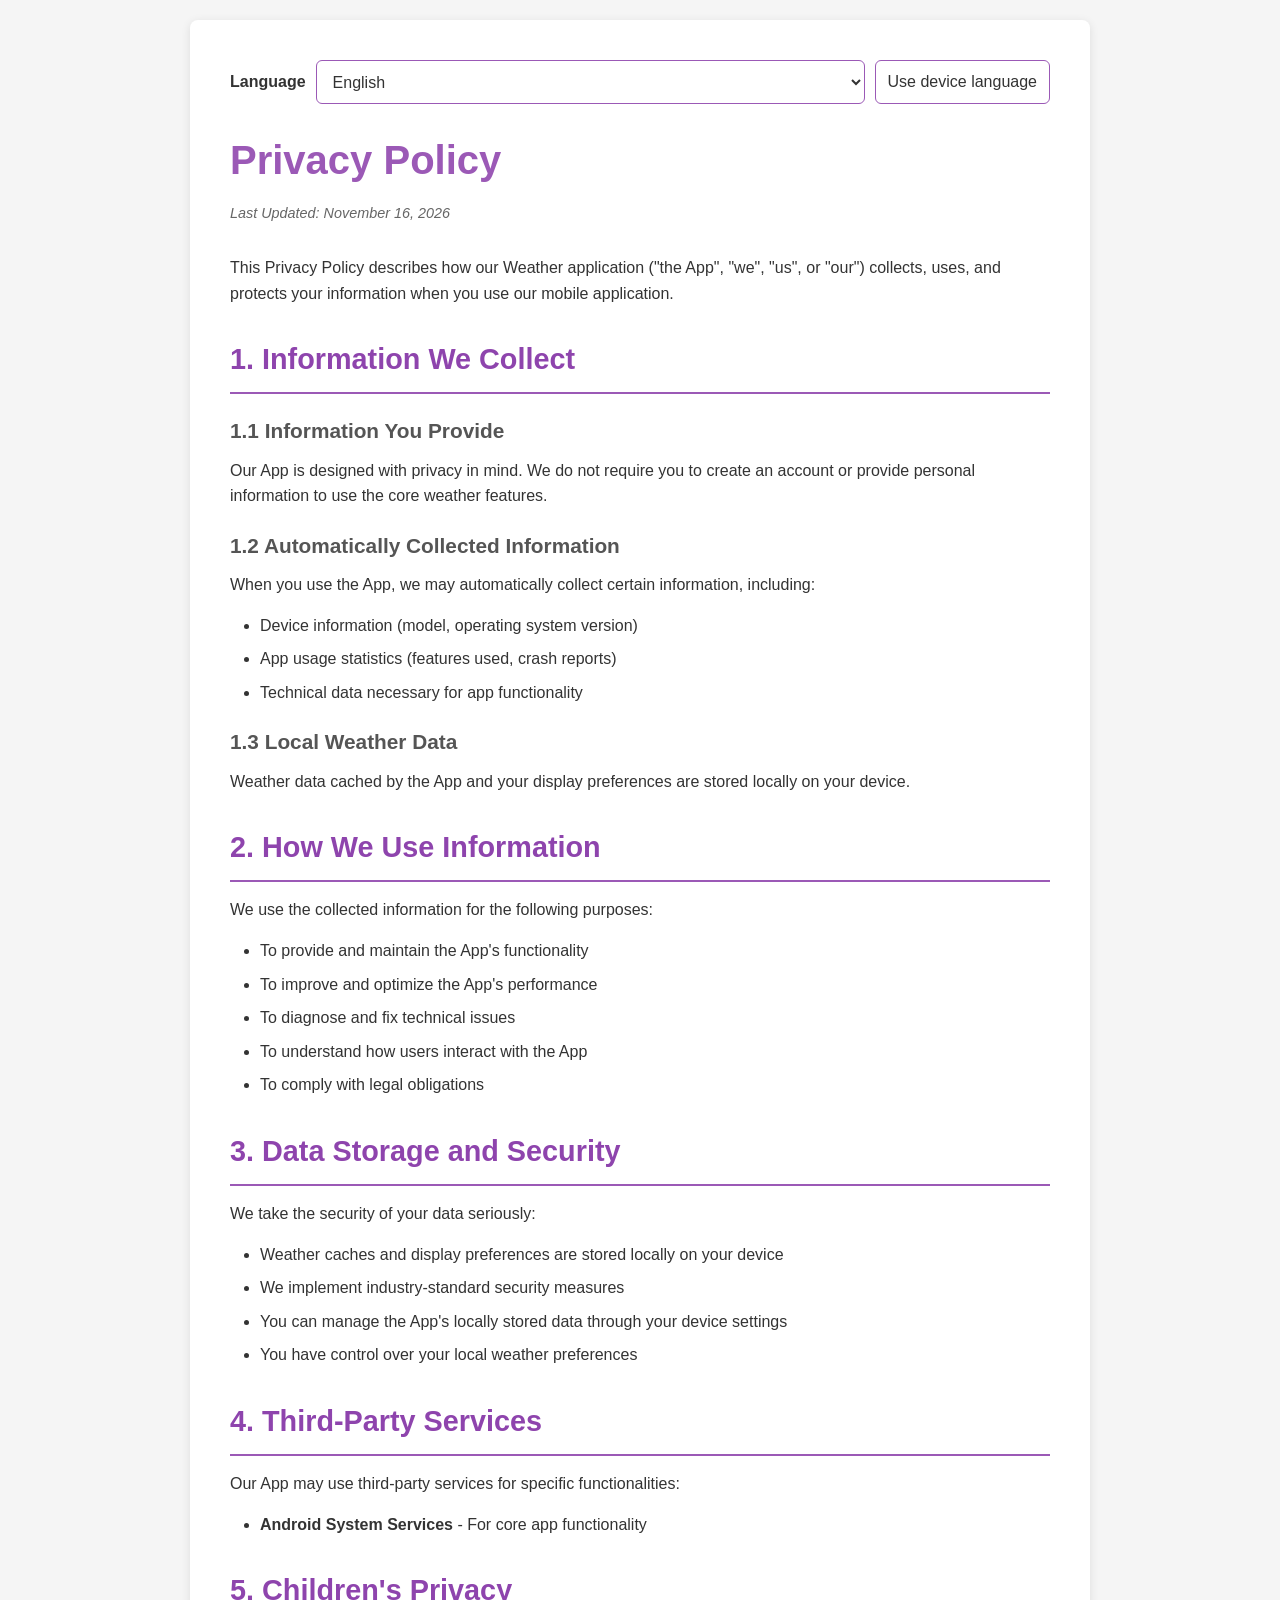
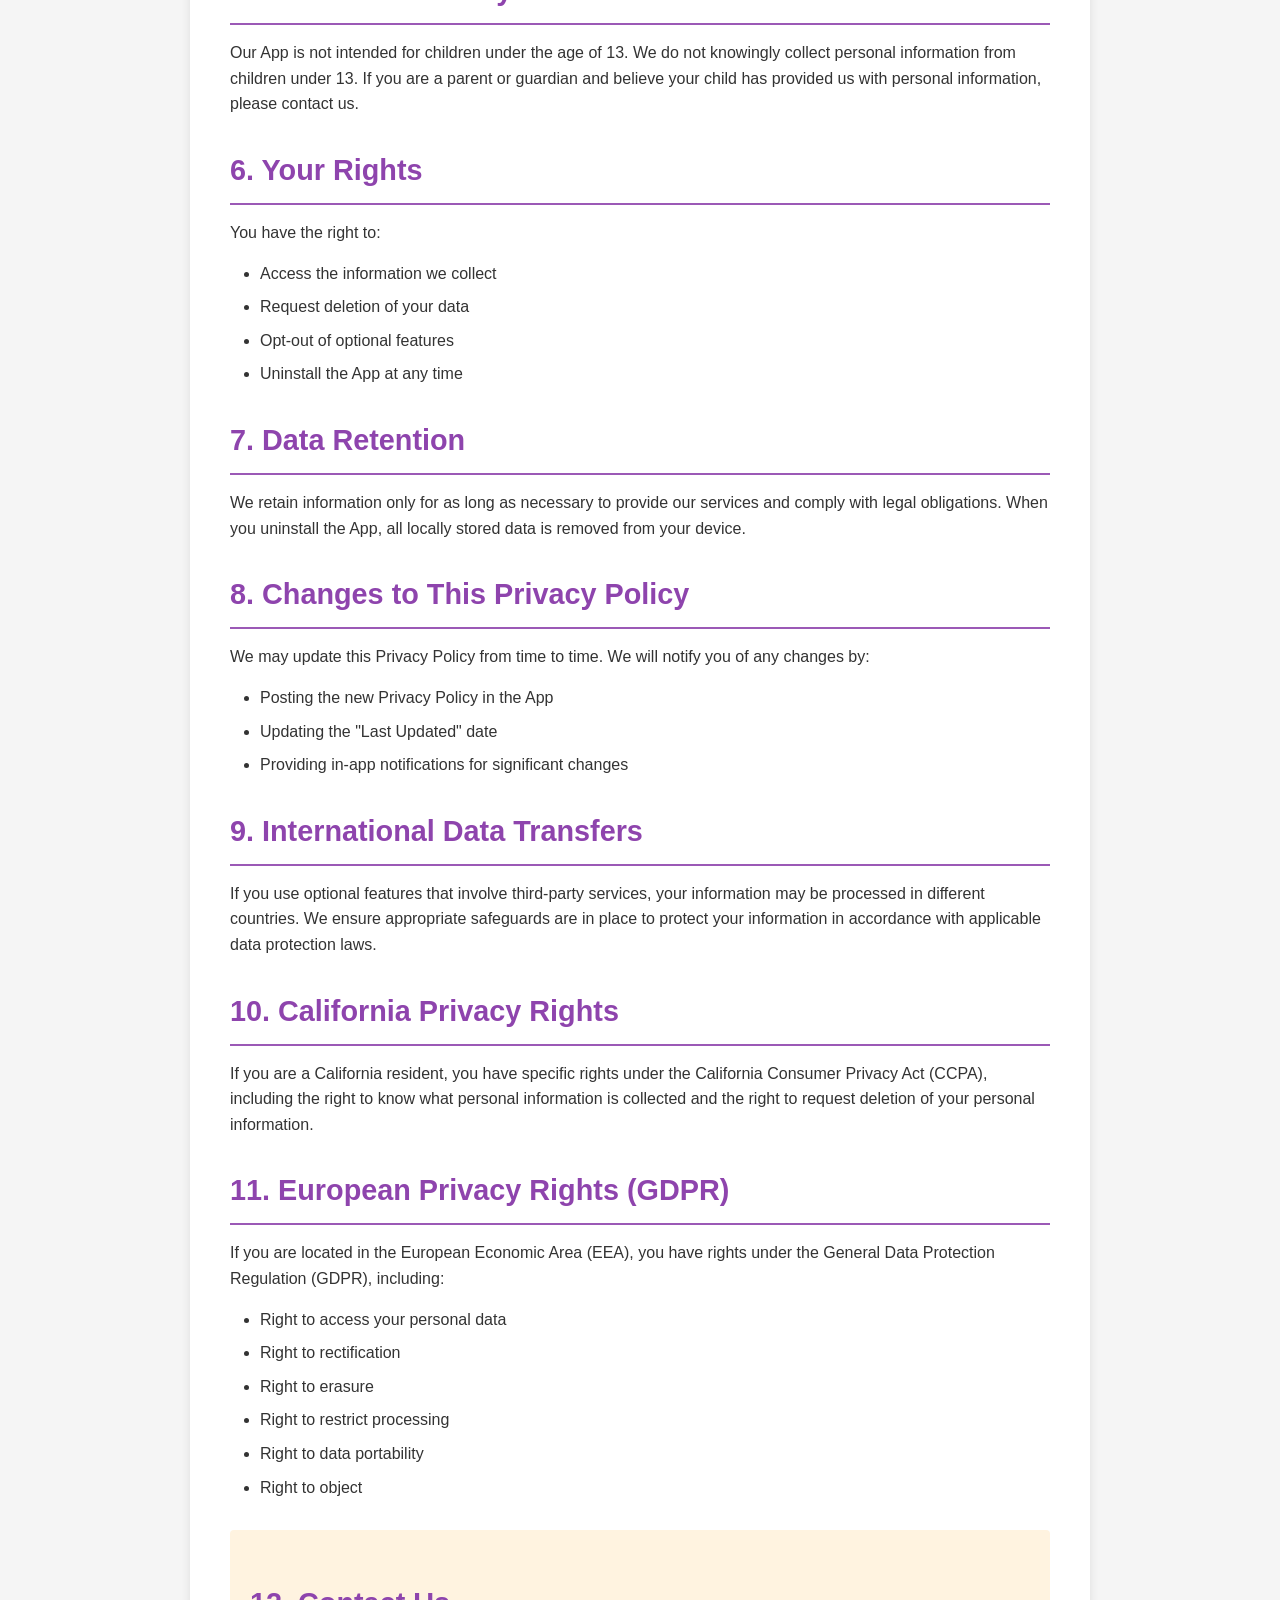
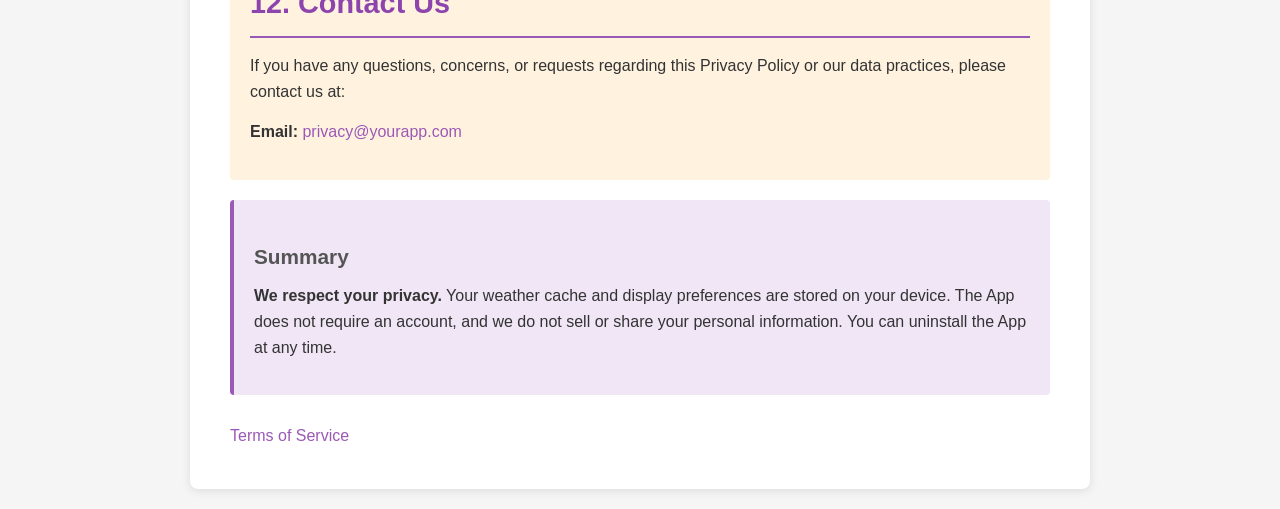
==== commit 7c241b58: "Update weather legal pages with multilingual support Cover the requested language list with complete" ====
--- a/privacy-policy.html
+++ b/privacy-policy.html
@@ -3,7 +3,9 @@
 <head>
     <meta charset="UTF-8">
     <meta name="viewport" content="width=device-width, initial-scale=1.0">
-    <title>Privacy Policy - Screen Recorder App</title>
+    <title data-i18n="s_8c3b26c8283e">Privacy Policy - Weather App</title>
+    <script defer src="assets/languages.js"></script>
+    <script defer src="assets/localization.js"></script>
     <style>
         * {
             margin: 0;
@@ -110,105 +112,113 @@
             }
         }
     </style>
+    <link rel="stylesheet" href="assets/language.css">
 </head>
 <body>
     <div class="container">
-        <h1>Privacy Policy</h1>
-        <p class="last-updated">Last Updated: January 2025</p>
-        
-        <p>This Privacy Policy describes how our Screen Recorder application ("the App", "we", "us", or "our") collects, uses, and protects your information when you use our mobile application.</p>
-        
-        <h2>1. Information We Collect</h2>
-        
-        <h3>1.1 Information You Provide</h3>
-        <p>Our App is designed with privacy in mind. We do not require you to create an account or provide personal information to use the core screen recording features.</p>
-        
-        <h3>1.2 Automatically Collected Information</h3>
-        <p>When you use the App, we may automatically collect certain information, including:</p>
-        <ul>
-            <li>Device information (model, operating system version)</li>
-            <li>App usage statistics (features used, crash reports)</li>
-            <li>Technical data necessary for app functionality</li>
-        </ul>
-        
-        <h3>1.3 Recorded Content</h3>
-        <p>All screen recordings and screenshots created by the App are stored locally on your device. We do not have access to, collect, or transmit your recorded content to our servers or any third parties.</p>
-        
-        <h2>2. How We Use Information</h2>
-        <p>We use the collected information for the following purposes:</p>
-        <ul>
-            <li>To provide and maintain the App's functionality</li>
-            <li>To improve and optimize the App's performance</li>
-            <li>To diagnose and fix technical issues</li>
-            <li>To understand how users interact with the App</li>
-            <li>To comply with legal obligations</li>
-        </ul>
-        
-        <h2>3. Data Storage and Security</h2>
-        <p>We take the security of your data seriously:</p>
-        <ul>
-            <li>All recordings are stored locally on your device</li>
-            <li>We implement industry-standard security measures</li>
-            <li>We do not transmit your recorded content to external servers</li>
-            <li>You have full control over your recorded files</li>
-        </ul>
-        
-        <h2>4. Third-Party Services</h2>
-        <p>Our App may use third-party services for specific functionalities:</p>
-        <ul>
-            <li><strong>Android System Services</strong> - For core app functionality</li>
-        </ul>
-        
-        <h2>5. Children's Privacy</h2>
-        <p>Our App is not intended for children under the age of 13. We do not knowingly collect personal information from children under 13. If you are a parent or guardian and believe your child has provided us with personal information, please contact us.</p>
-        
-        <h2>6. Your Rights</h2>
-        <p>You have the right to:</p>
-        <ul>
-            <li>Access the information we collect</li>
-            <li>Request deletion of your data</li>
-            <li>Opt-out of optional features</li>
-            <li>Uninstall the App at any time</li>
-        </ul>
-        
-        <h2>7. Data Retention</h2>
-        <p>We retain information only for as long as necessary to provide our services and comply with legal obligations. When you uninstall the App, all locally stored data is removed from your device.</p>
-        
-        <h2>8. Changes to This Privacy Policy</h2>
-        <p>We may update this Privacy Policy from time to time. We will notify you of any changes by:</p>
-        <ul>
-            <li>Posting the new Privacy Policy in the App</li>
-            <li>Updating the "Last Updated" date</li>
-            <li>Providing in-app notifications for significant changes</li>
-        </ul>
-        
-        <h2>9. International Data Transfers</h2>
-        <p>If you use optional features that involve third-party services, your information may be processed in different countries. We ensure appropriate safeguards are in place to protect your information in accordance with applicable data protection laws.</p>
-        
-        <h2>10. California Privacy Rights</h2>
-        <p>If you are a California resident, you have specific rights under the California Consumer Privacy Act (CCPA), including the right to know what personal information is collected and the right to request deletion of your personal information.</p>
-        
-        <h2>11. European Privacy Rights (GDPR)</h2>
-        <p>If you are located in the European Economic Area (EEA), you have rights under the General Data Protection Regulation (GDPR), including:</p>
-        <ul>
-            <li>Right to access your personal data</li>
-            <li>Right to rectification</li>
-            <li>Right to erasure</li>
-            <li>Right to restrict processing</li>
-            <li>Right to data portability</li>
-            <li>Right to object</li>
+        <div class="language-controls" hidden>
+            <label for="language-select"><span data-i18n="s_a4fe65264ef7">Language</span></label>
+            <select id="language-select"></select>
+            <button id="language-auto" type="button"><span data-i18n="s_3fb007ba6533">Use device language</span></button>
+        </div>
+        <p id="language-status" role="status" hidden></p>
+        <h1><span data-i18n="s_506ff3946215">Privacy Policy</span></h1>
+        <p class="last-updated"><span data-i18n="s_722a04ede319">Last Updated: November 16, 2026</span></p>
+        
+        <p><span data-i18n="s_ef7a42f29ab5">This Privacy Policy describes how our Weather application ("the App", "we", "us", or "our") collects, uses, and protects your information when you use our mobile application.</span></p>
+        
+        <h2><span data-i18n="s_8dc7bf471f75">1. Information We Collect</span></h2>
+        
+        <h3><span data-i18n="s_2e5160658a96">1.1 Information You Provide</span></h3>
+        <p><span data-i18n="s_05d2cbc0d117">Our App is designed with privacy in mind. We do not require you to create an account or provide personal information to use the core weather features.</span></p>
+        
+        <h3><span data-i18n="s_183f59b40249">1.2 Automatically Collected Information</span></h3>
+        <p><span data-i18n="s_e395f7221ac2">When you use the App, we may automatically collect certain information, including:</span></p>
+        <ul>
+            <li><span data-i18n="s_1e716c5cca6e">Device information (model, operating system version)</span></li>
+            <li><span data-i18n="s_1b23f42dd985">App usage statistics (features used, crash reports)</span></li>
+            <li><span data-i18n="s_2c98eb544bc5">Technical data necessary for app functionality</span></li>
+        </ul>
+        
+        <h3><span data-i18n="s_1d862e32a908">1.3 Local Weather Data</span></h3>
+        <p><span data-i18n="s_408dfcece35c">Weather data cached by the App and your display preferences are stored locally on your device.</span></p>
+        
+        <h2><span data-i18n="s_681c0f7fc76f">2. How We Use Information</span></h2>
+        <p><span data-i18n="s_7698ab1ffff2">We use the collected information for the following purposes:</span></p>
+        <ul>
+            <li><span data-i18n="s_dd533b0a0102">To provide and maintain the App's functionality</span></li>
+            <li><span data-i18n="s_0673650fcb94">To improve and optimize the App's performance</span></li>
+            <li><span data-i18n="s_c29851fe7ebc">To diagnose and fix technical issues</span></li>
+            <li><span data-i18n="s_1803165e5e00">To understand how users interact with the App</span></li>
+            <li><span data-i18n="s_d38b857569d1">To comply with legal obligations</span></li>
+        </ul>
+        
+        <h2><span data-i18n="s_0058bb93a278">3. Data Storage and Security</span></h2>
+        <p><span data-i18n="s_1fc1c584c435">We take the security of your data seriously:</span></p>
+        <ul>
+            <li><span data-i18n="s_d444f0aab760">Weather caches and display preferences are stored locally on your device</span></li>
+            <li><span data-i18n="s_bfe1dc3cf030">We implement industry-standard security measures</span></li>
+            <li><span data-i18n="s_4d7d34908b5a">You can manage the App's locally stored data through your device settings</span></li>
+            <li><span data-i18n="s_05c45324399b">You have control over your local weather preferences</span></li>
+        </ul>
+        
+        <h2><span data-i18n="s_d03382c9878e">4. Third-Party Services</span></h2>
+        <p><span data-i18n="s_3e5a93d89f18">Our App may use third-party services for specific functionalities:</span></p>
+        <ul>
+            <li><strong><span data-i18n="s_2d5981401929">Android System Services</span></strong> <span data-i18n="s_2991ec828428">- For core app functionality</span></li>
+        </ul>
+        
+        <h2><span data-i18n="s_75b802a379d9">5. Children's Privacy</span></h2>
+        <p><span data-i18n="s_861b9dc9df95">Our App is not intended for children under the age of 13. We do not knowingly collect personal information from children under 13. If you are a parent or guardian and believe your child has provided us with personal information, please contact us.</span></p>
+        
+        <h2><span data-i18n="s_5098378d324d">6. Your Rights</span></h2>
+        <p><span data-i18n="s_166101b280e6">You have the right to:</span></p>
+        <ul>
+            <li><span data-i18n="s_9c291f8a6d84">Access the information we collect</span></li>
+            <li><span data-i18n="s_0106b63aa0d2">Request deletion of your data</span></li>
+            <li><span data-i18n="s_7f62efa1fc92">Opt-out of optional features</span></li>
+            <li><span data-i18n="s_184e3f41e953">Uninstall the App at any time</span></li>
+        </ul>
+        
+        <h2><span data-i18n="s_fe47bdd4af46">7. Data Retention</span></h2>
+        <p><span data-i18n="s_b3aa1d00ccfb">We retain information only for as long as necessary to provide our services and comply with legal obligations. When you uninstall the App, all locally stored data is removed from your device.</span></p>
+        
+        <h2><span data-i18n="s_51f054eb2759">8. Changes to This Privacy Policy</span></h2>
+        <p><span data-i18n="s_feeaa4bd0e41">We may update this Privacy Policy from time to time. We will notify you of any changes by:</span></p>
+        <ul>
+            <li><span data-i18n="s_4ba20dcd6d82">Posting the new Privacy Policy in the App</span></li>
+            <li><span data-i18n="s_3e64e5191947">Updating the "Last Updated" date</span></li>
+            <li><span data-i18n="s_987501b258ea">Providing in-app notifications for significant changes</span></li>
+        </ul>
+        
+        <h2><span data-i18n="s_be870e6724f3">9. International Data Transfers</span></h2>
+        <p><span data-i18n="s_151eff64a36e">If you use optional features that involve third-party services, your information may be processed in different countries. We ensure appropriate safeguards are in place to protect your information in accordance with applicable data protection laws.</span></p>
+        
+        <h2><span data-i18n="s_028c961f9605">10. California Privacy Rights</span></h2>
+        <p><span data-i18n="s_3678a0743eea">If you are a California resident, you have specific rights under the California Consumer Privacy Act (CCPA), including the right to know what personal information is collected and the right to request deletion of your personal information.</span></p>
+        
+        <h2><span data-i18n="s_6b0401f85d9f">11. European Privacy Rights (GDPR)</span></h2>
+        <p><span data-i18n="s_e13c6b3dc96b">If you are located in the European Economic Area (EEA), you have rights under the General Data Protection Regulation (GDPR), including:</span></p>
+        <ul>
+            <li><span data-i18n="s_be33dc5278d0">Right to access your personal data</span></li>
+            <li><span data-i18n="s_786f0deb3074">Right to rectification</span></li>
+            <li><span data-i18n="s_1aef95b304a2">Right to erasure</span></li>
+            <li><span data-i18n="s_4bd2ceb24b8a">Right to restrict processing</span></li>
+            <li><span data-i18n="s_59a814d5f623">Right to data portability</span></li>
+            <li><span data-i18n="s_39fcb804cc11">Right to object</span></li>
         </ul>
         
         <div class="contact-info">
-            <h2>12. Contact Us</h2>
-            <p>If you have any questions, concerns, or requests regarding this Privacy Policy or our data practices, please contact us at:</p>
-            <p><strong>Email:</strong> <a href="mailto:privacy@yourapp.com">privacy@yourapp.com</a></p>
+            <h2><span data-i18n="s_0e66d2db03b2">12. Contact Us</span></h2>
+            <p><span data-i18n="s_f868e2a1f81d">If you have any questions, concerns, or requests regarding this Privacy Policy or our data practices, please contact us at:</span></p>
+            <p><strong><span data-i18n="s_17507dcf8457">Email:</span></strong> <a href="mailto:privacy@yourapp.com">privacy@yourapp.com</a></p>
         </div>
         
         <div class="highlight-box">
-            <h3>Summary</h3>
-            <p><strong>We respect your privacy.</strong> Your screen recordings stay on your device. The App does not require an account, and we do not sell or share your personal information. You can uninstall the App at any time.</p>
+            <h3><span data-i18n="s_8e76a94ac832">Summary</span></h3>
+            <p><strong><span data-i18n="s_744138921200">We respect your privacy.</span></strong> <span data-i18n="s_1e5e6a779ba9">Your weather cache and display preferences are stored on your device. The App does not require an account, and we do not sell or share your personal information. You can uninstall the App at any time.</span></p>
         </div>
+        <nav class="legal-navigation"><a href="terms-of-service.html"><span data-i18n="s_4afa55bf7aec">Terms of Service</span></a></nav>
     </div>
 </body>
 </html>
--- a/assets/language.css
+++ b/assets/language.css
@@ -0,0 +1,35 @@
+[hidden] { display: none !important; }
+.language-controls {
+    display: flex;
+    flex-wrap: wrap;
+    align-items: center;
+    gap: 10px;
+    margin-block-end: 24px;
+}
+.language-controls label { font-weight: 600; }
+.language-controls select,
+.language-controls button {
+    max-width: 100%;
+    min-height: 44px;
+    padding: 8px 12px;
+    border: 1px solid #9b59b6;
+    border-radius: 6px;
+    background: #fff;
+    color: #333;
+    font: inherit;
+}
+.language-controls select { min-width: 160px; flex: 1; }
+.language-controls button { cursor: pointer; }
+:focus-visible { outline: 3px solid #663087; outline-offset: 3px; }
+.legal-navigation { margin-block-start: 28px; }
+.highlight-box {
+    border-left: none;
+    border-inline-start: 4px solid #9b59b6;
+}
+ul, ol { margin-left: 0; margin-inline-start: 30px; }
+p { text-align: start; overflow-wrap: anywhere; }
+h1, h2, h3 { overflow-wrap: anywhere; }
+@media (max-width: 480px) {
+    .language-controls { align-items: stretch; flex-direction: column; }
+    body { padding: 12px; }
+}
